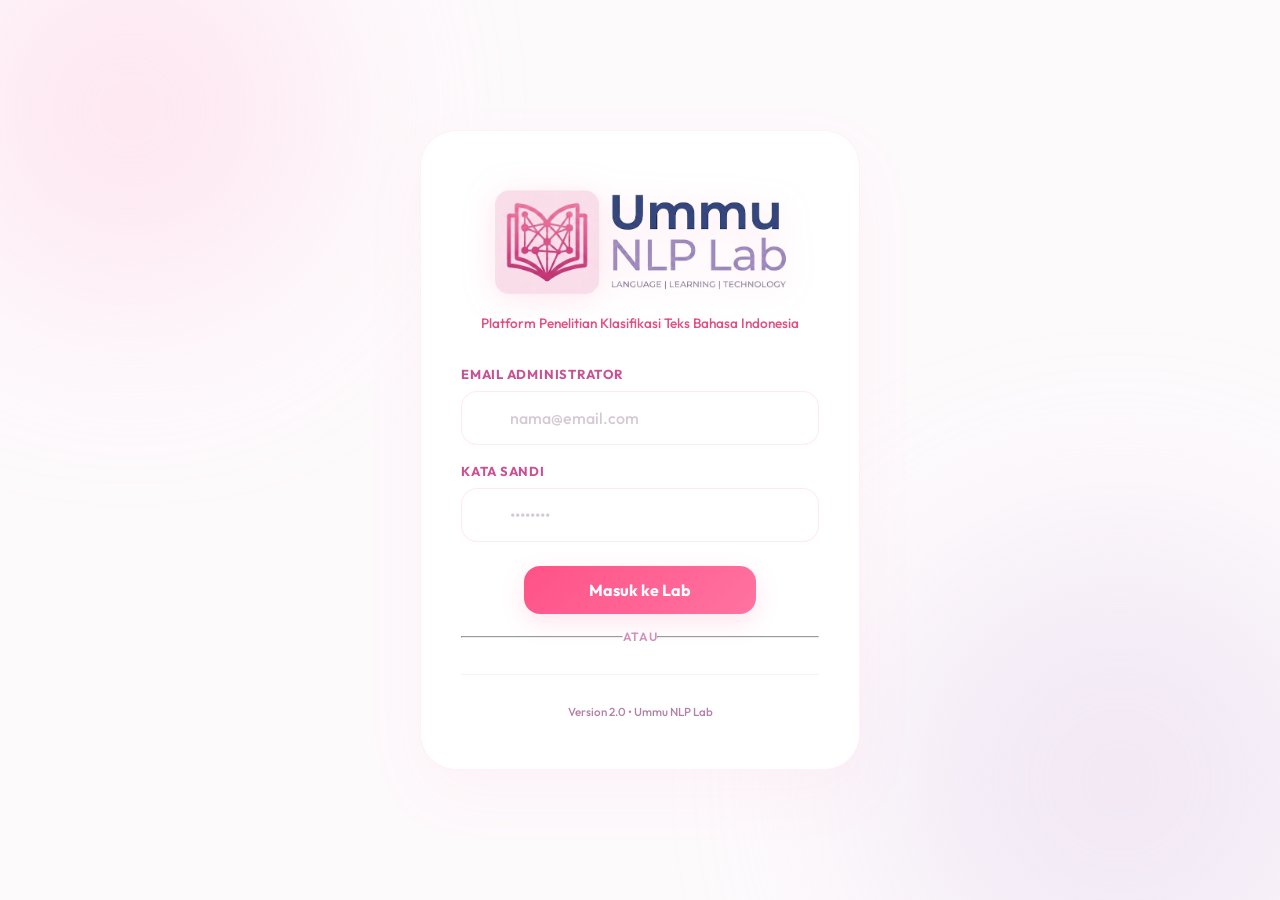
==== templates/index.html @ d93e6a76 "feat(auth): integrate official Google OAuth 2.0 Client ID and GSI Sign-In button" ====
<!DOCTYPE html>
<html lang="id">
<head>
    <meta charset="UTF-8">
    <meta name="viewport" content="width=device-width, initial-scale=1.0, viewport-fit=cover">
    <meta name="mobile-web-app-capable" content="yes">
    <meta name="apple-mobile-web-app-capable" content="yes">
    <meta name="apple-mobile-web-app-status-bar-style" content="default">
    <meta name="apple-mobile-web-app-title" content="Ummu NLP Lab">
    <title>Ummu NLP Lab</title>
    <link rel="canonical" href="https://gotten-kinsman-drained.ngrok-free.dev/">
    <!-- PWA Web Manifest -->
    <link rel="manifest" href="/manifest.json">
    <!-- Meta Descriptions for SEO & PWA -->
    <meta name="description" content="NLP Experiment Lab adalah platform penelitian berbasis web untuk melakukan eksperimen klasifikasi teks Bahasa Indonesia menggunakan Naive Bayes, SVM, dan IndoBERT.">
    <meta property="og:title" content="Ummu NLP Lab">
    <meta property="og:description" content="Platform Penelitian Komparasi Algoritma Klasifikasi Teks dan Analisis Sentimen Bahasa Indonesia">
    <meta property="og:url" content="https://gotten-kinsman-drained.ngrok-free.dev/">
    <!-- Google Fonts -->
    <link href="https://fonts.googleapis.com/css2?family=Outfit:wght@300;400;500;600;700&family=JetBrains+Mono:wght@400;500&display=swap" rel="stylesheet">
    <!-- Lucide Icons CDN -->
    <script src="https://unpkg.com/lucide@latest"></script>
    <!-- ApexCharts CDN -->
    <script src="https://cdn.jsdelivr.net/npm/apexcharts"></script>
    <!-- Google Identity Services (GSI) OAuth 2.0 -->
    <script src="https://accounts.google.com/gsi/client" async defer></script>
    <!-- Favicons & PWA Icons (Icon-only Squircle) -->
    <link rel="icon" type="image/png" sizes="512x512" href="/static/img/pwa-icon-512.png?v=75.0">
    <link rel="icon" type="image/png" sizes="192x192" href="/static/img/pwa-icon-192.png?v=75.0">
    <link rel="icon" type="image/png" sizes="128x128" href="/static/img/favicon-128.png?v=75.0">
    <link rel="icon" type="image/png" sizes="64x64" href="/static/img/favicon-64.png?v=75.0">
    <link rel="icon" type="image/png" sizes="32x32" href="/static/img/favicon.png?v=75.0">
    <link rel="apple-touch-icon" sizes="180x180" href="/static/img/apple-touch-icon.png?v=75.0">
    <meta name="theme-color" content="#FFF0F5">
    <!-- Custom CSS -->
    <link rel="stylesheet" href="/static/css/style.css?v=110.0">
</head>
<body class="bg-blush text-dark font-outfit">

    <!-- PWA / APP LAUNCH SPLASH LOADING SCREEN -->
    <div id="app-splash-screen" class="app-splash-screen">
        <div class="app-splash-content text-center">
            <div class="app-splash-logo-wrap">
                <img src="/static/img/logo.png?v=75.0" alt="Ummu NLP Lab" class="app-splash-logo">
            </div>
            <div class="app-splash-loader">
                <div class="app-splash-progress"></div>
            </div>
            <span class="app-splash-tagline">Memuat Platform NLP Lab...</span>
        </div>
    </div>

    <!-- Unified In-App Action & Page Loader (Identical to Web App Launch Screen) -->
    <div id="global-loader" class="loader-container" role="status" aria-live="polite" style="opacity: 0; pointer-events: none;">
        <div class="page-loader-card">
            <div class="page-loader-logo-wrap">
                <img src="/static/img/logo.png?v=75.0" alt="Ummu NLP Lab" class="page-loader-logo">
            </div>
            <div class="app-splash-loader">
                <div class="app-splash-progress"></div>
            </div>
            <span class="page-loader-text">Memproses Data...</span>
        </div>
    </div>

    <!-- PREMIUM GLASSMORPHISM NOTIFICATION TOAST -->
    <div id="toast" class="toast-capsule hidden" role="alert" aria-live="assertive" aria-atomic="true">
        <div class="toast-icon-badge" id="toast-icon-wrap">
            <i data-lucide="check" class="w-4 h-4 text-white" id="toast-icon"></i>
        </div>
        <div class="toast-body">
            <span id="toast-message" class="toast-message-text">Notifikasi</span>
        </div>
        <button type="button" class="toast-dismiss-btn" onclick="hideToastImmediately()" aria-label="Tutup notifikasi" title="Tutup">
            <i data-lucide="x" class="w-3.5 h-3.5"></i>
        </button>
    </div>

    <!-- Floating Server Disconnect / Backend Health Banner -->
    <div id="server-offline-banner" class="server-offline-banner hidden" role="alert">
        <div class="server-offline-content">
            <span class="server-status-pulse"></span>
            <div class="server-offline-text">
                <strong class="block text-xs sm:text-sm font-bold">Koneksi Backend Terputus</strong>
                <span class="text-2xs sm:text-xs opacity-90">Server Google Colab sedang offline. Menghubungkan ulang otomatis...</span>
            </div>
            <button type="button" class="btn-server-reconnect" onclick="triggerManualHealthCheck(this)" title="Coba Hubungkan Sekarang">
                <i data-lucide="refresh-cw" class="w-3.5 h-3.5"></i>
                <span>Cek Koneksi</span>
            </button>
        </div>
    </div>

    <!-- MAIN APP WRAPPER -->
    <div id="app-wrapper" class="app-layout hidden">
        
        <!-- SIDEBAR NAVIGATION -->
        <aside class="sidebar" role="navigation" aria-label="Menu utama">
            <div class="sidebar-header">
                <a href="/dashboard" class="sidebar-logo-link block">
                    <img src="/static/img/logo.png?v=75.0" alt="Ummu NLP Lab" class="sidebar-brand-full-logo">
                    <img src="/static/img/favicon-64.png?v=75.0" alt="Ummu NLP Lab" class="sidebar-brand-mini-logo hidden">
                </a>
            </div>
            
            <nav class="sidebar-menu">
                <a href="/dashboard" class="menu-item active" id="nav-dashboard" data-tooltip="Dashboard">
                    <i data-lucide="layout-dashboard"></i> <span>Dashboard</span>
                </a>
                <a href="/datasets" class="menu-item" id="nav-datasets" data-tooltip="Dataset Manager">
                    <i data-lucide="database"></i> <span>Dataset Manager</span>
                </a>
                <a href="/preprocess" class="menu-item" id="nav-preprocess" data-tooltip="Preprocessing Lab">
                    <i data-lucide="terminal"></i> <span>Preprocessing Lab</span>
                </a>
                <a href="/training" class="menu-item" id="nav-training" data-tooltip="Model Training">
                    <i data-lucide="cpu"></i> <span>Model Training</span>
                </a>
                <a href="/evaluations" class="menu-item" id="nav-evaluations" data-tooltip="Evaluation Lab">
                    <i data-lucide="bar-chart-3"></i> <span>Evaluation Lab</span>
                </a>
                <a href="/mcnemar" class="menu-item" id="nav-mcnemar" data-tooltip="McNemar Test">
                    <i data-lucide="scale"></i> <span>McNemar Test</span>
                </a>
                <a href="/prediction" class="menu-item" id="nav-prediction" data-tooltip="Prediction Lab">
                    <i data-lucide="wand2"></i> <span>Prediction Lab</span>
                </a>
                <a href="/registry" class="menu-item" id="nav-registry" data-tooltip="Model Registry">
                    <i data-lucide="archive"></i> <span>Model Registry</span>
                </a>
            </nav>
            
            <!-- User Section / Footer of Sidebar -->
            <div class="sidebar-footer">
                <div class="user-profile" data-tooltip="Profil Peneliti">
                    <img id="user-avatar" src="https://images.unsplash.com/photo-1534528741775-53994a69daeb?auto=format&fit=crop&q=80&w=256" alt="User Avatar" class="profile-img">
                    <div class="user-info">
                        <p class="user-name font-semibold" id="user-display-name">Researcher</p>
                        <p class="user-role text-xs text-rose-mauve" id="user-display-role">Lead Scientist</p>
                    </div>
                </div>
                <button id="btn-logout" class="btn-logout-icon" title="Keluar" data-tooltip="Keluar">
                    <i data-lucide="log-out"></i>
                </button>
            </div>
        </aside>

        <!-- MAIN CONTENT AREA -->
        <main class="main-content" role="main">
            <!-- Header bar -->
            <header class="content-header">
                <div class="header-left">
                    <button id="sidebar-toggle" class="sidebar-toggle-btn" aria-label="Kecilkan / Perluas Sidebar" title="Kecilkan / Perluas Sidebar">
                        <i data-lucide="menu"></i>
                    </button>
                    <h1 id="view-title" class="page-title text-2xl font-bold">Dashboard</h1>
                </div>
                
                <div class="header-right">
                    <!-- Refresh DB indicator -->
                    <button id="btn-sync" class="btn-icon" aria-label="Sinkronisasi Data Real-Time" title="Sinkronisasi Data">
                        <i data-lucide="refresh-cw"></i>
                    </button>
                </div>
            </header>

            <!-- VIEW SECTIONS (SPA CONTAINERS) -->
            <div class="view-container">

                <!-- 1. DASHBOARD VIEW -->
                <section id="view-dashboard" class="view-section">
                    <!-- Hero Welcome Banner -->
                    <div class="welcome-hero-banner mb-6">
                        <div class="welcome-hero-content">
                            <div class="welcome-badge">
                                <span class="radar-ping-dot mr-1"></span>
                                <span>NLP RESEARCH PLATFORM v2.0</span>
                            </div>
                            <h2 class="welcome-title font-bold text-2xl md:text-3xl text-white mt-2 mb-1">Eksperimen Komparasi Analisis Sentimen</h2>
                            <p class="welcome-subtitle text-sm text-white opacity-90 max-w-2xl">Platform pengujian komparatif algoritma Classic Machine Learning (Naive Bayes & SVM) vs Pretrained Transformer (IndoBERT) untuk analisis sentimen berbahasa Indonesia.</p>
                        </div>
                        <div class="welcome-actions">
                            <button class="btn btn-hero-primary" onclick="location.hash='#preprocess'">
                                <i data-lucide="terminal" class="w-4 h-4 mr-2 inline"></i>Uji Preprocessing Lab
                            </button>
                            <button class="btn btn-hero-secondary" onclick="location.hash='#training'">
                                <i data-lucide="cpu" class="w-4 h-4 mr-2 inline"></i>Mulai Training Model
                            </button>
                        </div>
                    </div>

                    <!-- Cards Grid -->
                    <div class="metrics-grid">
                        <div class="metric-card card-hover clickable-card" onclick="location.hash='#datasets'">
                            <div class="metric-card-header">
                                <span class="text-xs text-rose-mauve tracking-wider font-semibold uppercase">Total Dataset</span>
                                <div class="metric-icon-bg bg-soft-pink"><i data-lucide="database" class="text-pink"></i></div>
                            </div>
                            <h2 class="metric-value font-bold text-3xl mt-2" id="dash-dataset-count">0</h2>
                            <p class="text-xs text-rose-mauve mt-1"><i data-lucide="plus-circle" class="inline w-3 h-3 mr-1 mt-[-2px]"></i> Siap digunakan</p>
                        </div>
                        
                        <div class="metric-card card-hover clickable-card" onclick="location.hash='#registry'">
                            <div class="metric-card-header">
                                <span class="text-xs text-rose-mauve tracking-wider font-semibold uppercase">Model Registry</span>
                                <div class="metric-icon-bg bg-soft-pink"><i data-lucide="archive" class="text-pink"></i></div>
                            </div>
                            <h2 class="metric-value font-bold text-3xl mt-2" id="dash-model-count">0</h2>
                            <p class="text-xs text-rose-mauve mt-1"><i data-lucide="check-circle" class="inline w-3 h-3 mr-1 mt-[-2px]"></i> Model terlatih</p>
                        </div>

                        <div class="metric-card card-hover clickable-card" onclick="location.hash='#training'">
                            <div class="metric-card-header">
                                <span class="text-xs text-rose-mauve tracking-wider font-semibold uppercase">Pekerjaan Aktif</span>
                                <div class="metric-icon-bg bg-soft-pink"><i data-lucide="cpu" class="text-pink"></i></div>
                            </div>
                            <h2 class="metric-value font-bold text-3xl mt-2" id="dash-job-count">0</h2>
                            <p class="text-xs text-rose-mauve mt-1" id="dash-job-subtext">Semua tugas selesai</p>
                        </div>

                        <div class="metric-card card-hover">
                            <div class="metric-card-header">
                                <span class="text-xs text-rose-mauve tracking-wider font-semibold uppercase">Akselerasi Perangkat</span>
                                <div class="metric-icon-bg bg-soft-pink"><i data-lucide="zap" class="text-pink"></i></div>
                            </div>
                            <h2 class="metric-value font-bold text-xl mt-3 text-rose-mauve" id="dash-device-name">GPU tidak tersedia</h2>
                            <div class="mt-2 flex items-center justify-between gap-2">
                                <p class="text-xs text-rose-mauve truncate" id="dash-gpu-meta">Running on Host Hypervisor Thread</p>
                            </div>
                        </div>
                    </div>

                    <!-- System Resource Monitoring & Active Experiments -->
                    <div class="dashboard-panels-grid mt-6">
                        <div class="panel-card">
                            <h3 class="panel-title mb-4"><i data-lucide="activity" class="inline-block w-4 h-4 mr-2"></i>Pemantauan Sumber Daya Sistem</h3>
                            <div class="resource-metrics-grid">
                                <div class="resource-circular-item">
                                    <div id="cpu-chart"></div>
                                    <span class="resource-label mt-[-10px] block text-sm font-semibold">Penggunaan CPU</span>
                                </div>
                                <div class="resource-circular-item">
                                    <div id="ram-chart"></div>
                                    <span class="resource-label mt-[-10px] block text-sm font-semibold">Penggunaan RAM</span>
                                </div>
                                <div class="resource-circular-item">
                                    <div id="disk-chart"></div>
                                    <span class="resource-label mt-[-10px] block text-sm font-semibold">Penyimpanan Disk</span>
                                </div>
                                <div class="resource-circular-item">
                                    <div id="gpu-chart"></div>
                                    <span class="resource-label mt-[-10px] block text-sm font-semibold">Beban GPU</span>
                                </div>
                            </div>
                        </div>

                        <!-- Active Job Monitor / Recent Experiments -->
                        <div class="panel-card">
                            <h3 class="panel-title mb-4"><i data-lucide="list-todo" class="inline-block w-4 h-4 mr-2"></i>Eksperimen Terbaru</h3>
                            <div class="activity-timeline" id="dash-activity-list">
                                <!-- Loaded dynamically via JS -->
                                <div class="text-center py-6 text-rose-mauve">Tidak ada aktivitas terbaru</div>
                            </div>
                        </div>
                    </div>
                </section>

                <!-- 2. DATASETS VIEW -->
                <section id="view-datasets" class="view-section hidden">
                    <div class="datasets-grid">
                        <!-- Upload Panel -->
                        <div class="panel-card">
                            <h3 class="panel-title mb-4"><i data-lucide="upload-cloud" class="inline-block w-4 h-4 mr-2 text-pink"></i>Unggah Dataset Baru</h3>
                            <div class="upload-dropzone" id="dataset-dropzone">
                                <i data-lucide="file-spreadsheet" class="w-12 h-12 text-pink mb-3"></i>
                                <p class="text-sm font-semibold mb-1">Seret dan lepas berkas CSV Anda di sini</p>
                                <p class="text-xs text-rose-mauve mb-4">Mendukung format kolom 'text' dan 'label'</p>
                                <button class="btn btn-primary" onclick="document.getElementById('file-input').click()">Pilih Berkas CSV</button>
                                <input type="file" id="file-input" class="hidden" accept=".csv">
                            </div>
                            <!-- Upload progress -->
                            <div id="upload-progress-container" class="upload-progress-bar hidden mt-4">
                                <div class="progress-info mb-1 text-xs font-semibold">Mengunggah... <span id="upload-pct">0%</span></div>
                                <div class="progress-track"><div id="upload-fill" class="progress-fill" style="width: 0%"></div></div>
                            </div>
                        </div>

                        <!-- Datasets List -->
                        <div class="panel-card">
                            <h3 class="panel-title mb-4"><i data-lucide="layers" class="inline-block w-4 h-4 mr-2 text-pink"></i>Daftar Dataset Terdaftar</h3>
                            <div class="table-container">
                                <table class="table table-to-card" id="table-datasets">
                                    <thead>
                                        <tr>
                                            <th>Nama Dataset</th>
                                            <th>Total Baris</th>
                                            <th>Waktu Unggah</th>
                                            <th>Hash (SHA256)</th>
                                            <th>Aksi</th>
                                        </tr>
                                    </thead>
                                    <tbody id="dataset-table-body">
                                        <!-- Dynamically Loaded -->
                                    </tbody>
                                </table>
                            </div>
                        </div>
                    </div>

                    <!-- Dataset Preview & Stats Modal / Section -->
                    <div id="dataset-details-panel" class="panel-card mt-6 hidden">
                        <div class="panel-header mb-4">
                            <h3 class="panel-title flex items-center"><i data-lucide="pie-chart" class="inline-block w-4 h-4 mr-2 text-pink"></i>Statistik &amp; Preview:&nbsp;<span id="preview-dataset-name" class="font-mono text-pink">nama</span></h3>
                            <button class="btn-icon" onclick="document.getElementById('dataset-details-panel').classList.add('hidden')"><i data-lucide="x"></i></button>
                        </div>
                        
                        <div class="dataset-preview-grid">
                            <!-- Left Sub-section: Class distribution Chart -->
                            <div class="dataset-preview-chart-col">
                                <h4 class="text-sm font-bold text-dark mb-3">Distribusi Kelas Dataset</h4>
                                <div id="dataset-class-chart"></div>
                            </div>
                            
                            <!-- Right Sub-section: Preview Data -->
                            <div class="dataset-preview-table-col">
                                <h4 class="text-sm font-bold text-dark mb-3">Preview Data (10 Baris Pertama)</h4>
                                <div class="table-container small-table">
                                    <table class="table table-to-card" id="table-dataset-preview">
                                        <thead>
                                            <tr>
                                                <th style="width: 75%; text-align: left;">Teks</th>
                                                <th style="width: 25%; text-align: center;">Label</th>
                                            </tr>
                                        </thead>
                                        <tbody id="dataset-preview-rows">
                                            <!-- Dynamically Loaded -->
                                        </tbody>
                                    </table>
                                </div>
                            </div>
                        </div>
                    </div>
                </section>

                <!-- 3. UNIFIED PREPROCESSING LAB VIEW (SIMULTANEOUS SIDE-BY-SIDE) -->
                <section id="view-preprocess" class="view-section hidden">
                    <!-- Unified Input Section -->
                    <div class="panel-card mb-6">
                        <div class="mb-4">
                            <h3 class="panel-title font-bold text-dark">
                                <i data-lucide="edit-3" class="inline-block w-4 h-4 mr-2 text-pink"></i>Uji Preprocessing Teks
                            </h3>
                        </div>

                        <div class="form-group mb-4">
                            <label for="preprocess-input" class="form-label">Masukkan Kalimat</label>
                            <textarea id="preprocess-input" class="form-textarea" rows="4" placeholder="Ketik atau tempel kalimat di sini untuk diuji..."></textarea>
                            <!-- Hidden synced input for backward compatibility -->
                            <textarea id="preprocess-bert-input" class="hidden"></textarea>
                        </div>

                        <div class="preprocess-actions flex flex-wrap items-center justify-end gap-3 w-full">
                            <button type="button" class="btn btn-secondary btn-preprocess-reset" onclick="document.getElementById('preprocess-input').value=''; document.getElementById('preprocess-bert-input').value=''; showToast('Teks dibersihkan.');" title="Bersihkan Teks">
                                <i data-lucide="trash-2" class="inline w-4 h-4 mr-2"></i>Bersihkan
                            </button>
                            <button id="btn-run-preprocess" class="btn btn-primary btn-premium btn-preprocess-run">
                                <i data-lucide="play" class="inline w-4 h-4 mr-2"></i>Jalankan Preprocessing
                            </button>
                            <!-- Secondary hidden buttons for direct invocation -->
                            <button id="btn-run-preprocess-bert" class="hidden"></button>
                            <button id="btn-run-preprocess-compare" class="hidden" onclick="runPreprocessCompare()"></button>
                        </div>
                    </div>

                    <!-- SIMULTANEOUS SIDE-BY-SIDE TERMINALS -->
                    <div class="compare-grid">
                        <!-- LEFT COLUMN: CLASSIC NLP PIPELINE TERMINAL -->
                        <div class="panel-card">
                            <div class="flex items-center justify-between mb-4">
                                <h3 class="panel-title font-bold">
                                    <i data-lucide="cpu" class="inline-block w-4 h-4 mr-2 text-pink"></i>Classic NLP
                                </h3>
                                <span class="pipeline-badge pipeline-badge-classic">Bag-of-Words</span>
                            </div>
                            
                            <div class="terminal-container">
                                <div class="terminal-step" id="step-0">
                                    <span class="terminal-number">0</span>
                                    <div class="terminal-content">
                                        <div class="terminal-label">
                                            <span>INPUT RAW:</span>
                                            <button type="button" class="step-info-btn" onclick="showPreprocessStepInfo('classic-0')" title="Penjelasan Tahap 0: Input Mentah">
                                                <i data-lucide="help-circle" class="w-3 h-3"></i>
                                            </button>
                                        </div>
                                        <p class="terminal-text" id="term-raw">-</p>
                                    </div>
                                </div>
                                <div class="terminal-step" id="step-1">
                                    <span class="terminal-number">1</span>
                                    <div class="terminal-content">
                                        <div class="terminal-label">
                                            <span>CASE FOLDING & NOISE REMOVAL:</span>
                                            <button type="button" class="step-info-btn" onclick="showPreprocessStepInfo('classic-1')" title="Penjelasan Tahap 1: Case Folding & Noise Removal">
                                                <i data-lucide="help-circle" class="w-3 h-3"></i>
                                            </button>
                                        </div>
                                        <p class="terminal-text text-pink" id="term-casefolded">-</p>
                                    </div>
                                </div>
                                <div class="terminal-step" id="step-2">
                                    <span class="terminal-number">2</span>
                                    <div class="terminal-content">
                                        <div class="terminal-label">
                                            <span>TOKENIZATION & SLANG NORMALIZATION:</span>
                                            <button type="button" class="step-info-btn" onclick="showPreprocessStepInfo('classic-2')" title="Penjelasan Tahap 2: Tokenization & Slang Normalization">
                                                <i data-lucide="help-circle" class="w-3 h-3"></i>
                                            </button>
                                        </div>
                                        <p class="terminal-text text-purple" id="term-tokens">-</p>
                                    </div>
                                </div>
                                <div class="terminal-step" id="step-3">
                                    <span class="terminal-number">3</span>
                                    <div class="terminal-content">
                                        <div class="terminal-label">
                                            <span>STOPWORD REMOVAL:</span>
                                            <button type="button" class="step-info-btn" onclick="showPreprocessStepInfo('classic-3')" title="Penjelasan Tahap 3: Selective Stopwords Removal">
                                                <i data-lucide="help-circle" class="w-3 h-3"></i>
                                            </button>
                                        </div>
                                        <p class="terminal-text text-rose-mauve" id="term-stopwords">-</p>
                                    </div>
                                </div>
                                <div class="terminal-step" id="step-4">
                                    <span class="terminal-number">4</span>
                                    <div class="terminal-content">
                                        <div class="terminal-label">
                                            <span class="text-dark font-bold">HASIL PREPROCESSING:</span>
                                            <button type="button" class="step-info-btn" onclick="showPreprocessStepInfo('classic-4')" title="Penjelasan Tahap 4: Representasi Akhir">
                                                <i data-lucide="help-circle" class="w-3 h-3"></i>
                                            </button>
                                        </div>
                                        <div class="terminal-result-box">
                                            <p class="terminal-text font-bold" id="term-processed">-</p>
                                        </div>
                                    </div>
                                </div>
                            </div>
                        </div>

                        <!-- RIGHT COLUMN: INDOBERT PIPELINE TERMINAL -->
                        <div class="panel-card">
                            <div class="flex items-center justify-between mb-4">
                                <h3 class="panel-title font-bold">
                                    <i data-lucide="layers" class="inline-block w-4 h-4 mr-2 text-purple"></i>IndoBERT Transformer
                                </h3>
                                <span class="pipeline-badge pipeline-badge-bert">WordPiece Tokenizer</span>
                            </div>
                            
                            <div class="terminal-container">
                                <div class="terminal-step" id="bert-step-0">
                                    <span class="terminal-number">0</span>
                                    <div class="terminal-content">
                                        <div class="terminal-label">
                                            <span>INPUT RAW:</span>
                                            <button type="button" class="step-info-btn" onclick="showPreprocessStepInfo('bert-0')" title="Penjelasan Tahap 0 BERT: Input Raw">
                                                <i data-lucide="help-circle" class="w-3 h-3"></i>
                                            </button>
                                        </div>
                                        <p class="terminal-text" id="bert-term-raw">-</p>
                                    </div>
                                </div>
                                <div class="terminal-step" id="bert-step-1">
                                    <span class="terminal-number">1</span>
                                    <div class="terminal-content">
                                        <div class="terminal-label">
                                            <span>NORMALISASI & SLANG:</span>
                                            <button type="button" class="step-info-btn" onclick="showPreprocessStepInfo('bert-1')" title="Penjelasan Tahap 1 BERT: Minimal Preprocessing">
                                                <i data-lucide="help-circle" class="w-3 h-3"></i>
                                            </button>
                                        </div>
                                        <p class="terminal-text text-pink" id="bert-term-normalized">-</p>
                                    </div>
                                </div>
                                <div class="terminal-step" id="bert-step-2">
                                    <span class="terminal-number">2</span>
                                    <div class="terminal-content">
                                        <div class="terminal-label">
                                            <span class="text-dark font-bold">HASIL PREPROCESSING:</span>
                                            <button type="button" class="step-info-btn" onclick="showPreprocessStepInfo('bert-2')" title="Penjelasan Tahap 2 BERT: Final Text">
                                                <i data-lucide="help-circle" class="w-3 h-3"></i>
                                            </button>
                                        </div>
                                        <div class="terminal-result-box">
                                            <p class="terminal-text font-bold" id="bert-term-processed">-</p>
                                        </div>
                                    </div>
                                </div>
                                <div class="terminal-step" id="bert-step-3" style="display: none;">
                                    <span class="terminal-number">3</span>
                                    <div class="terminal-content">
                                        <div class="terminal-label">
                                            <span>WORDPIECE SUBWORDS:</span>
                                            <button type="button" class="step-info-btn" onclick="showPreprocessStepInfo('bert-3')" title="Penjelasan Tahap 3 BERT: WordPiece Subwords">
                                                <i data-lucide="help-circle" class="w-3 h-3"></i>
                                            </button>
                                        </div>
                                        <div class="flex flex-wrap gap-2 mt-2" id="bert-term-tokens" style="margin-top: 8px;"></div>
                                    </div>
                                </div>
                                <div class="terminal-step" id="bert-step-4" style="display: none;">
                                    <span class="terminal-number">4</span>
                                    <div class="terminal-content">
                                        <div class="terminal-label">
                                            <span>TENSOR & ATTENTION MASK:</span>
                                            <button type="button" class="step-info-btn" onclick="showPreprocessStepInfo('bert-4')" title="Penjelasan Tahap 4 BERT: Tensor & Attention Mask">
                                                <i data-lucide="help-circle" class="w-3 h-3"></i>
                                            </button>
                                        </div>
                                        <div class="overflow-x-auto mt-2" style="margin-top: 8px;">
                                            <table class="table-premium table-to-card w-full text-sm text-left" style="width: 100%; border-collapse: collapse;">
                                                <thead>
                                                    <tr style="border-bottom: 1px solid rgba(255, 123, 167, 0.2); background: var(--soft-pink); text-align: left;">
                                                        <th style="padding: 6px 12px; font-weight: 600; color: var(--text-dark);">Index</th>
                                                        <th style="padding: 6px 12px; font-weight: 600; color: var(--text-dark);">Subword Token</th>
                                                        <th style="padding: 6px 12px; font-weight: 600; text-align: right; color: var(--text-dark);">Token ID</th>
                                                        <th style="padding: 6px 12px; font-weight: 600; text-align: center; color: var(--text-dark);">Attention Mask</th>
                                                    </tr>
                                                </thead>
                                                <tbody id="bert-term-table-body">
                                                </tbody>
                                            </table>
                                        </div>
                                        <div class="mt-3" style="margin-top: 12px;">
                                            <span class="terminal-label text-xs">PADDED INPUT TENSOR (MAX_LENGTH = 32):</span>
                                            <p class="terminal-text text-xs p-2 rounded mt-1 font-mono" id="bert-term-tensor-ids" style="background-color: var(--warm-gray); border: 1px solid rgba(210,145,188,0.3); padding: 8px; border-radius: 6px; font-family: monospace; color: var(--dusty-purple); margin-top: 4px; overflow-wrap: break-word; font-size: 0.75rem;">-</p>
                                        </div>
                                    </div>
                                </div>
                            </div>
                        </div>
                    </div>
                </section>

                <!-- 4. MODEL TRAINING VIEW -->
                <section id="view-training" class="view-section hidden">
                    <div class="training-grid">
                        <!-- Setup Form -->
                        <div class="panel-card">
                            <h3 class="panel-title mb-4"><i data-lucide="plus-circle" class="inline-block w-4 h-4 mr-2 text-pink"></i>Konfigurasi Eksperimen</h3>
                            <form id="form-train" novalidate>
                                <div class="form-group mb-3">
                                    <label for="train-name" class="form-label">Nama Eksperimen</label>
                                    <input type="text" id="train-name" class="form-input" placeholder="e.g. Exp_NB_Sentiment" required>
                                </div>
                                <div class="form-group mb-3">
                                    <label for="train-dataset" class="form-label">Pilih Dataset Utama (Train Set)</label>
                                    <select id="train-dataset" class="form-select" required>
                                        <option value="">-- Pilih Dataset --</option>
                                    </select>
                                </div>

                                <!-- Split Dataset Configuration Options -->
                                <div class="form-group mb-3">
                                    <label class="form-label mb-1 block">Metode Pemisahan Dataset</label>
                                    <div class="split-radio-group my-2">
                                        <label class="split-radio-item">
                                            <input type="radio" name="split-method" value="dynamic" class="accent-pink" checked>
                                            <span>Split Dinamis (Otomatis)</span>
                                        </label>
                                        <label class="split-radio-item">
                                            <input type="radio" name="split-method" value="external" class="accent-pink">
                                            <span>Dataset Eksternal</span>
                                        </label>
                                    </div>
                                </div>

                                <!-- Dynamic split size slider -->
                                <div id="split-dynamic-container" class="form-group mb-3">
                                    <div class="flex justify-between mb-1">
                                        <label for="train-test-size" class="form-label">Rasio Data Uji (Test Size)</label>
                                        <span id="train-test-size-val" class="text-xs font-semibold text-pink">20%</span>
                                    </div>
                                    <input type="range" id="train-test-size" class="w-full accent-pink" min="10" max="50" step="5" value="20">
                                </div>

                                <!-- External datasets selects -->
                                <div id="split-external-container" class="hidden">
                                    <div class="form-group mb-3">
                                        <label for="train-test-dataset" class="form-label">Pilih Dataset Uji (Test Set)</label>
                                        <select id="train-test-dataset" class="form-select">
                                            <option value="">-- Pilih Dataset Uji --</option>
                                        </select>
                                    </div>
                                    <div class="form-group mb-3">
                                        <label for="train-val-dataset" class="form-label">Pilih Dataset Validasi (Val Set - Opsional)</label>
                                        <select id="train-val-dataset" class="form-select">
                                            <option value="">-- Tanpa Validasi (Opsional) --</option>
                                        </select>
                                    </div>
                                </div>
                                <div class="form-group mb-3">
                                    <label for="train-model-type" class="form-label">Model Algoritma</label>
                                    <select id="train-model-type" class="form-select" required>
                                        <option value="naive_bayes">Multinomial Naive Bayes</option>
                                        <option value="svm">Support Vector Machine (SVM)</option>
                                        <option value="indobert">IndoBERT (HuggingFace Fine-tuning)</option>
                                    </select>
                                </div>
                                <div class="form-group mb-4">
                                    <label for="train-seed" class="form-label">Random Seed</label>
                                    <input type="number" id="train-seed" class="form-input" value="42" required>
                                </div>

                                <!-- Dynamic hyperparameter sections -->
                                <div id="params-naive_bayes" class="hyperparams-section">
                                    <h4 class="text-xs font-bold text-rose-mauve tracking-wider uppercase mb-2">Hyperparameters</h4>
                                    <div class="form-group mb-3">
                                        <label for="param-alpha" class="form-label">Alpha (Smoothing)</label>
                                        <input type="number" id="param-alpha" class="form-input" value="1.0" step="0.1" min="0">
                                    </div>
                                </div>

                                <div id="params-svm" class="hyperparams-section hidden">
                                    <h4 class="text-xs font-bold text-rose-mauve tracking-wider uppercase mb-2">Hyperparameters</h4>
                                    <div class="form-group mb-2">
                                        <label for="param-kernel" class="form-label">Kernel</label>
                                        <select id="param-kernel" class="form-select">
                                            <option value="linear">Linear</option>
                                            <option value="rbf">RBF (Radial Basis Function)</option>
                                            <option value="poly">Polynomial</option>
                                        </select>
                                    </div>
                                    <div class="form-group mb-2">
                                        <label for="param-c" class="form-label">C (Regularization)</label>
                                        <input type="number" id="param-c" class="form-input" value="1.0" step="0.5" min="0.01">
                                    </div>
                                    <div class="form-group mb-2">
                                        <label for="param-gamma" class="form-label">Gamma</label>
                                        <select id="param-gamma" class="form-select">
                                            <option value="scale">Scale (Default)</option>
                                            <option value="auto">Auto</option>
                                        </select>
                                    </div>
                                </div>

                                <div id="params-indobert" class="hyperparams-section hidden">
                                    <h4 class="text-xs font-bold text-rose-mauve tracking-wider uppercase mb-2">Hyperparameters (Deep Learning)</h4>
                                    <div class="form-group mb-2">
                                        <label for="param-lr" class="form-label">Learning Rate</label>
                                        <input type="number" id="param-lr" class="form-input" value="0.00002" step="0.000005" min="0.000001" max="0.01">
                                    </div>
                                    <div class="form-group mb-2">
                                        <label for="param-epochs" class="form-label">Epochs</label>
                                        <input type="number" id="param-epochs" class="form-input" value="3" step="1" min="1" max="20">
                                    </div>
                                    <div class="form-group mb-2">
                                        <label for="param-batch" class="form-label">Batch Size</label>
                                        <input type="number" id="param-batch" class="form-input" value="16" min="2" max="64">
                                    </div>
                                    <div class="form-group mb-2">
                                        <label for="param-max-len" class="form-label">Max Length</label>
                                        <input type="number" id="param-max-len" class="form-input" value="128" min="16" max="512">
                                    </div>
                                </div>

                                <button type="submit" class="btn btn-primary w-full mt-2" id="btn-start-train"><i data-lucide="cpu" class="inline w-4 h-4 mr-2"></i>Latih Model</button>
                            </form>
                        </div>

                        <!-- Active Job Progress & Live console log -->
                        <div class="panel-card flex flex-col min-h-[520px]">
                            <h3 class="panel-title mb-3"><i data-lucide="play-circle" class="inline-block w-4 h-4 mr-2 text-pink"></i>Status Pelatihan & Log Konsol</h3>
                            
                            <!-- No Job Running State -->
                            <div id="no-active-job-state" class="flex-grow flex flex-col items-center justify-center text-center text-rose-mauve p-6">
                                <i data-lucide="hourglass" class="w-12 h-12 text-pink mb-2 animated-pulse"></i>
                                <p class="font-semibold text-sm">Tidak ada pelatihan aktif saat ini.</p>
                                <p class="text-xs">Konfigurasikan eksperimen di samping dan klik 'Latih Model'.</p>
                            </div>
                            
                            <!-- Running Job State -->
                            <div id="active-job-state" class="hidden flex-grow flex flex-col">
                                <div class="active-job-header bg-soft-pink p-4 rounded-xl border border-pink mb-4">
                                    <div class="flex items-center justify-between mb-2">
                                        <div>
                                            <h4 class="font-bold text-dark text-sm" id="active-job-name">Eksperimen: Loading</h4>
                                            <span class="text-xs text-rose-mauve" id="active-job-type">Model: NB</span>
                                        </div>
                                        <button id="btn-cancel-job" class="btn btn-danger btn-sm"><i data-lucide="x-circle" class="inline w-4 h-4 mr-1"></i>Batalkan</button>
                                    </div>
                                    <!-- Progress track -->
                                    <div class="progress-info mb-1 text-xs font-semibold text-dark">Langkah: <span id="active-job-step">Preparing...</span> <span class="float-right" id="active-job-pct">0%</span></div>
                                    <div class="progress-track"><div id="active-job-progress-fill" class="progress-fill" style="width: 0%"></div></div>
                                </div>

                                <!-- Console Logs Terminal container -->
                                <div class="console-log-header flex justify-between items-center mb-1 text-xs font-bold text-rose-mauve tracking-wider uppercase">
                                    <span>Log Konsol Pelatihan</span>
                                    <span id="active-job-time">Time: 0s</span>
                                </div>
                                <div class="console-terminal flex-grow" id="console-terminal">
                                    <!-- Log lines loaded via AJAX -->
                                    <p class="console-line text-rose-mauve">// Konsol siap menerima log...</p>
                                </div>
                            </div>
                        </div>
                    </div>

                    <!-- Job History List -->
                    <div class="panel-card mt-6">
                        <h3 class="panel-title mb-4"><i data-lucide="history" class="inline-block w-4 h-4 mr-2 text-pink"></i>Riwayat Eksekusi Pekerjaan</h3>
                        <div class="table-container">
                            <table class="table table-to-card" id="table-jobs">
                                <thead>
                                    <tr>
                                        <th>ID</th>
                                        <th>Eksperimen</th>
                                        <th>Dataset</th>
                                        <th>Model</th>
                                        <th>Durasi Latih</th>
                                        <th>Progres</th>
                                        <th>Status</th>
                                        <th>Waktu Mulai</th>
                                        <th>Aksi</th>
                                    </tr>
                                </thead>
                                <tbody id="jobs-table-body">
                                    <!-- Dynamically Loaded -->
                                </tbody>
                            </table>
                        </div>
                    </div>
                </section>

                <!-- 5. EVALUATION LAB VIEW -->
                <section id="view-evaluations" class="view-section hidden">
                    <div class="evaluations-grid">
                        <!-- Left: Model comparisons selector / rank table -->
                        <div class="panel-card">
                            <h3 class="panel-title mb-4"><i data-lucide="award" class="inline-block w-4 h-4 mr-2 text-pink"></i>Papan Peringkat Akurasi Model</h3>
                            <div class="table-container">
                                <table class="table table-to-card" id="table-rankings">
                                    <thead>
                                        <tr>
                                            <th style="width: 60px; text-align: center;">Peringkat</th>
                                            <th>ID</th>
                                            <th>Nama Eksperimen</th>
                                            <th>Model</th>
                                            <th>Akurasi</th>
                                            <th>Presisi</th>
                                            <th>Recall</th>
                                            <th>Macro F1</th>
                                            <th>Aksi</th>
                                        </tr>
                                    </thead>
                                    <tbody id="rankings-table-body">
                                        <!-- Dynamically Loaded -->
                                    </tbody>
                                </table>
                            </div>
                            <div class="mt-4" id="models-bar-chart"></div>
                        </div>

                        <!-- Right: Selected model evaluations panel -->
                        <div class="panel-card flex flex-col" id="detail-eval-panel-card">
                            <h3 class="panel-title mb-4"><i data-lucide="zoom-in" class="inline-block w-4 h-4 mr-2 text-pink"></i>Detail Evaluasi Model</h3>
                            
                            <!-- Unselected State -->
                            <div id="no-eval-selected" class="flex-grow flex flex-col items-center justify-center text-center py-12 text-rose-mauve my-auto">
                                <i data-lucide="eye" class="w-12 h-12 text-pink mb-3"></i>
                                <p class="font-semibold text-sm mb-1">Pilih model di tabel samping</p>
                                <p class="text-xs">Klik 'Inspeksi' pada baris model yang diinginkan.</p>
                            </div>

                            <!-- Selected State -->
                            <div id="eval-selected-panel" class="hidden">
                                <div class="bg-soft-pink p-3 rounded-xl border border-pink mb-4 text-center">
                                    <h4 class="font-bold text-sm text-dark" id="inspect-model-name">Loading...</h4>
                                    <p class="text-xs text-rose-mauve" id="inspect-model-type">Naive Bayes</p>
                                </div>

                                <div class="grid grid-cols-2 gap-4 text-center mb-6">
                                    <div class="bg-warm-gray p-2 rounded-xl">
                                        <span class="text-xs text-rose-mauve block font-medium">Accuracy</span>
                                        <span class="text-xl font-bold text-dark" id="inspect-acc">0%</span>
                                    </div>
                                    <div class="bg-warm-gray p-2 rounded-xl">
                                        <span class="text-xs text-rose-mauve block font-medium">Macro F1</span>
                                        <span class="text-xl font-bold text-purple" id="inspect-f1">0%</span>
                                    </div>
                                </div>

                                <h4 class="text-xs font-bold text-rose-mauve tracking-wider uppercase mb-2">Confusion Matrix</h4>
                                <div class="confusion-matrix-grid" id="confusion-matrix-container">
                                    <!-- Dynamic Confusion matrix blocks via JS -->
                                </div>

                                <h4 class="text-xs font-bold text-rose-mauve tracking-wider uppercase mt-6 mb-2">Classification Report</h4>
                                <div class="overflow-x-auto rounded-xl border border-warm-gray bg-white p-2">
                                    <table class="table table-to-card w-full text-xs text-left" id="classification-report-table" style="width: 100%; border-collapse: collapse;">
                                        <thead>
                                            <tr class="bg-soft-pink border-b border-warm-gray text-rose-mauve font-semibold">
                                                <th class="p-2">Kelas / Metrik</th>
                                                <th class="p-2 text-right">Precision</th>
                                                <th class="p-2 text-right">Recall</th>
                                                <th class="p-2 text-right">F1-Score</th>
                                                <th class="p-2 text-right">Support</th>
                                            </tr>
                                        </thead>
                                        <tbody id="classification-report-tbody">
                                            <!-- Dynamic table rows via JS -->
                                        </tbody>
                                    </table>
                                </div>
                            </div>
                        </div>
                    </div>
                </section>

                <!-- 6. MCNEMAR TEST LAB VIEW -->
                <section id="view-mcnemar" class="view-section hidden">
                    <div class="mcnemar-grid">
                        <!-- Setup comparison models -->
                        <div class="panel-card flex flex-col justify-between">
                            <div>
                                <h3 class="panel-title mb-4"><i data-lucide="scale" class="inline-block w-4 h-4 mr-2 text-pink"></i>Konfigurasi Uji Signifikansi</h3>
                                <form id="form-mcnemar">
                                    <div class="form-group mb-3">
                                        <label for="mcnemar-model-a" class="form-label">Model Pertama (Model A)</label>
                                        <select id="mcnemar-model-a" class="form-select" required>
                                            <option value="">-- Pilih Model A --</option>
                                        </select>
                                    </div>
                                    <div class="form-group mb-4">
                                        <label for="mcnemar-model-b" class="form-label">Model Kedua (Model B)</label>
                                        <select id="mcnemar-model-b" class="form-select" required>
                                            <option value="">-- Pilih Model B --</option>
                                        </select>
                                    </div>
                                    <button type="submit" class="btn btn-primary w-full"><i data-lucide="play" class="inline w-4 h-4 mr-2"></i>Bandingkan Model (McNemar)</button>
                                </form>
                            </div>

                            <!-- Research Info & Statistical Hypothesis Card -->
                            <div class="mcnemar-guide-box mt-6 p-4 rounded-xl border border-pink bg-soft-pink">
                                <div class="mcnemar-guide-header">
                                    <i data-lucide="info"></i>
                                    <h4>Panduan Uji Statistik</h4>
                                </div>
                                <div class="mcnemar-guide-list">
                                    <div class="mcnemar-guide-item">
                                        <span class="mcnemar-guide-dot"></span>
                                        <div class="mcnemar-guide-text">
                                            <strong class="mcnemar-guide-label block">Tingkat Signifikansi (&alpha;)</strong>
                                            <span class="mcnemar-guide-desc">0.05 (Confidence 95%)</span>
                                        </div>
                                    </div>
                                    <div class="mcnemar-guide-item">
                                        <span class="mcnemar-guide-dot"></span>
                                        <div class="mcnemar-guide-text">
                                            <strong class="mcnemar-guide-label block">H<sub>0</sub> (Nol)</strong>
                                            <span class="mcnemar-guide-desc">Performa kedua model setara (p &ge; 0.05).</span>
                                        </div>
                                    </div>
                                    <div class="mcnemar-guide-item">
                                        <span class="mcnemar-guide-dot"></span>
                                        <div class="mcnemar-guide-text">
                                            <strong class="mcnemar-guide-label block">H<sub>1</sub> (Alternatif)</strong>
                                            <span class="mcnemar-guide-desc">Perbedaan signifikan secara statistik (p &lt; 0.05).</span>
                                        </div>
                                    </div>
                                    <div class="mcnemar-guide-item">
                                        <span class="mcnemar-guide-dot"></span>
                                        <div class="mcnemar-guide-text">
                                            <strong class="mcnemar-guide-label block">Fokus Analisis</strong>
                                            <span class="mcnemar-guide-desc">Sel diskordan n<sub>01</sub> &amp; n<sub>10</sub>.</span>
                                        </div>
                                    </div>
                                </div>
                            </div>
                        </div>

                        <!-- Test Output -->
                        <div class="panel-card flex flex-col" id="mcnemar-result-panel-card">
                            <h3 class="panel-title mb-4"><i data-lucide="award" class="inline-block w-4 h-4 mr-2 text-pink"></i>Hasil Analisis Signifikansi Statistik</h3>
                            
                            <!-- No Test State -->
                            <div id="no-mcnemar-state" class="flex-grow flex flex-col items-center justify-center text-center py-12 text-rose-mauve my-auto">
                                <i data-lucide="git-compare" class="w-12 h-12 text-pink mb-3 animate-pulse"></i>
                                <p class="font-semibold text-sm mb-1">Pilih dua model berbeda dan jalankan McNemar Test.</p>
                                <p class="text-xs">Uji ini mengukur apakah perbedaan performa kedua model signifikan atau hanya kebetulan.</p>
                            </div>

                            <!-- Finished State -->
                            <div id="mcnemar-result-state" class="hidden">
                                <div class="grid grid-cols-1 md:grid-cols-2 gap-5 w-full">
                                    
                                    <!-- Matrix Card -->
                                    <div class="mcnemar-matrix-card bg-white p-3 sm:p-4 rounded-2xl border border-pink/20 shadow-sm w-full box-border">
                                        <h4 class="mcnemar-matrix-title font-bold text-rose-mauve uppercase">Contingency Matrix (Tabel Kontingensi)</h4>
                                        <div class="w-full overflow-hidden">
                                            <table class="mcnemar-table">
                                                <thead>
                                                    <tr>
                                                        <th class="mc-corner-cell"></th>
                                                        <th class="mc-head-col">Model B Benar</th>
                                                        <th class="mc-head-col">Model B Salah</th>
                                                    </tr>
                                                </thead>
                                                <tbody>
                                                    <tr>
                                                        <th class="mc-head-row">Model A Benar</th>
                                                        <td id="mc-n00" class="mc-cell mc-cell-diag">-</td>
                                                        <td id="mc-n01" class="mc-cell mc-cell-discord-pink">-</td>
                                                    </tr>
                                                    <tr>
                                                        <th class="mc-head-row">Model A Salah</th>
                                                        <td id="mc-n10" class="mc-cell mc-cell-discord-purple">-</td>
                                                        <td id="mc-n11" class="mc-cell mc-cell-diag">-</td>
                                                    </tr>
                                                </tbody>
                                            </table>
                                        </div>
                                        <p class="mcnemar-matrix-hint text-rose-mauve leading-relaxed">Sel warna (n<sub>01</sub> &amp; n<sub>10</sub>) mengukur tingkat perselisihan klasifikasi model.</p>
                                    </div>

                                    <!-- Explanation panel -->
                                    <div class="flex flex-col justify-between gap-3 w-full box-border">
                                        <div class="mcnemar-status-card text-center p-4 rounded-2xl" id="mc-sig-card">
                                            <span class="text-xs font-bold text-rose-mauve uppercase tracking-wider block mb-1">P-Value McNemar Test</span>
                                            <h2 class="font-bold text-pink font-mono my-1" id="mc-p-value" style="font-size: clamp(1.35rem, 4vw, 1.85rem); line-height: 1.2;">0.0000</h2>
                                            <div id="mc-p-subtext" class="text-xs font-mono text-rose-mauve mb-2"></div>
                                            <span class="inline-block px-3 py-1 rounded-full text-xs font-bold" id="mc-conclusion">Sangat Signifikan (p &lt; 0.05)</span>
                                        </div>

                                        <div class="mcnemar-explanation-box text-xs">
                                            <h5 class="font-bold text-dark mb-2 flex items-center gap-2">
                                                <i data-lucide="sparkles" class="inline-block w-4 h-4 text-pink flex-shrink-0"></i>
                                                <span>Interpretasi Riset Ilmiah:</span>
                                            </h5>
                                            <p class="text-rose-mauve leading-relaxed" id="mc-explanation-text">
                                                Kedua model memiliki perbedaan tingkat ketepatan klasifikasi teks yang bermakna secara statistik. Hipotesis nol (H0) yang menyatakan bahwa performa kedua model setara ditolak.
                                            </p>
                                        </div>
                                    </div>

                                </div>
                            </div>
                        </div>
                    </div>
                </section>

                <!-- 7. PREDICTION LAB VIEW -->
                <section id="view-prediction" class="view-section hidden">
                    <div class="prediction-grid">
                        <!-- Single Pred -->
                        <div class="panel-card">
                            <h3 class="panel-title mb-4"><i data-lucide="text-cursor-input" class="inline-block w-4 h-4 mr-2 text-pink"></i>Prediksi Teks Tunggal</h3>
                            <div class="form-group mb-3">
                                <label for="pred-model" class="form-label">Pilih Model Terlatih</label>
                                <select id="pred-model" class="form-select">
                                    <!-- Dynamic Completed Models -->
                                </select>
                            </div>
                            <div class="form-group mb-4">
                                <label for="pred-input-text" class="form-label">Kalimat Prediksi</label>
                                <textarea id="pred-input-text" class="form-textarea" rows="4" placeholder="Masukkan kalimat yang ingin Anda prediksi kelasnya di sini..."></textarea>
                            </div>
                            <button id="btn-run-prediction" class="btn btn-primary w-full"><i data-lucide="wand2" class="inline w-4 h-4 mr-2"></i>Prediksi Teks</button>
                            
                            <!-- Prediction output container -->
                            <div id="pred-output-container" class="hidden mt-6 bg-soft-pink border border-pink p-4 rounded-xl">
                                <div class="flex items-center justify-between mb-3 border-b border-pink pb-2">
                                    <span class="text-xs font-bold text-rose-mauve uppercase tracking-wider">Hasil Prediksi</span>
                                    <span class="text-xs font-bold text-purple" id="pred-time">Inference Completed</span>
                                </div>
                                <div class="flex items-center justify-between">
                                    <div>
                                        <span class="text-xs text-rose-mauve">Predicted Label</span>
                                        <h2 class="text-3xl font-bold text-pink" id="pred-label">-</h2>
                                    </div>
                                    <div class="text-right">
                                        <span class="text-xs text-rose-mauve">Confidence Score</span>
                                        <h2 class="text-3xl font-bold text-purple" id="pred-confidence">0.00%</h2>
                                    </div>
                                </div>
                                <div class="mt-4">
                                    <h4 class="text-xs font-bold text-rose-mauve tracking-wider uppercase mb-2">Probability Distribution</h4>
                                    <div id="pred-dist-chart"></div>
                                </div>
                            </div>
                        </div>

                        <!-- Batch Pred -->
                        <div class="panel-card">
                            <h3 class="panel-title mb-4"><i data-lucide="file-text" class="inline-block w-4 h-4 mr-2 text-pink"></i>Prediksi Batch CSV</h3>
                            <div class="form-group mb-3">
                                <label for="batch-pred-model" class="form-label">Pilih Model Terlatih</label>
                                <select id="batch-pred-model" class="form-select">
                                    <!-- Dynamic Completed Models -->
                                </select>
                            </div>
                            <div class="form-group mb-4">
                                <label class="form-label">Unggah Berkas CSV</label>
                                <div class="upload-dropzone batch-upload-dropzone" id="batch-dropzone" onclick="document.getElementById('batch-file-input').click()">
                                    <input type="file" id="batch-file-input" class="hidden" accept=".csv">
                                    <i data-lucide="file-spreadsheet" class="w-8 h-8 text-pink mb-1.5 inline-block"></i>
                                    <p class="text-xs font-semibold text-dark mb-0.5" id="batch-dropzone-label">Tarik & lepas file CSV di sini atau <span class="text-pink underline cursor-pointer">Pilih File</span></p>
                                    <p class="text-2xs text-rose-mauve" id="batch-dropzone-sub">Wajib memiliki kolom 'text' (Maks. 10MB)</p>
                                </div>
                            </div>
                            <button id="btn-batch-prediction" class="btn btn-primary w-full"><i data-lucide="file-output" class="inline w-4 h-4 mr-2"></i>Mulai Batch Prediksi</button>
                            
                            <!-- Download card -->
                            <div id="batch-pred-result-card" class="hidden mt-6 bg-warm-gray border border-warm-gray p-4 rounded-xl text-center">
                                <i data-lucide="check-circle-2" class="w-10 h-10 text-pink mb-2 mx-auto"></i>
                                <h4 class="font-bold text-dark text-sm">Batch Selesai!</h4>
                                <p class="text-xs text-rose-mauve mb-4" id="batch-pred-summary">0 baris terprediksi.</p>
                                <a id="btn-download-batch" href="#" class="btn btn-primary w-full" download><i data-lucide="download" class="inline w-4 h-4 mr-2"></i>Unduh Hasil Prediksi</a>
                            </div>
                        </div>
                    </div>
                </section>

                <!-- 8. MODEL REGISTRY VIEW -->
                <section id="view-registry" class="view-section hidden">
                    <div class="panel-card">
                        <h3 class="panel-title mb-4"><i data-lucide="archive" class="inline-block w-4 h-4 mr-2 text-pink"></i>Model Lifecycle Registry</h3>
                        <div class="table-container">
                            <table class="table table-to-card" id="table-registry">
                                <thead>
                                    <tr>
                                        <th>Job ID</th>
                                        <th>Eksperimen</th>
                                        <th>Algoritma</th>
                                        <th>Akurasi</th>
                                        <th>Macro F1</th>
                                        <th>Hash Model</th>
                                        <th>Status Lifecycle</th>
                                        <th>Aksi</th>
                                    </tr>
                                </thead>
                                <tbody id="registry-table-body">
                                    <!-- Dynamically Loaded -->
                                </tbody>
                            </table>
                        </div>
                    </div>
                </section>

                <!-- 9. USER PROFILE VIEW -->
                <section id="view-profile" class="view-section hidden">
                    <div class="profile-container">
                        <!-- Column 1: Overview -->
                        <div class="profile-sidebar-card">
                            <div class="avatar-container-large" id="avatar-uploader-container">
                                <img id="profile-display-avatar" src="https://images.unsplash.com/photo-1472099645785-5658abf4ff4e?auto=format&fit=crop&q=80&w=256" alt="User Profile Image" class="profile-avatar-large">
                                <div class="avatar-hover-overlay">
                                    <i data-lucide="camera" class="w-5 h-5"></i>
                                    <span>Ubah Foto</span>
                                </div>
                                <span class="profile-status-badge"></span>
                                <input type="file" id="profile-avatar-input" accept="image/*" style="display: none;">
                            </div>
                            <h3 id="profile-sidebar-name">Administrator</h3>
                            <p id="profile-sidebar-role" class="profile-role">Administrator</p>
                            <div id="profile-sidebar-institution" class="profile-institution-text">Universitas Muhammadiyah Sumatera Utara</div>
                        </div>

                        <!-- Column 2: Edit Profile Info -->
                        <div class="profile-form-card">
                            <h2><i data-lucide="settings" class="inline-block w-4 h-4 mr-1"></i> Pengaturan Informasi Profil</h2>
                            <form id="form-profile-info">
                                <div class="grid grid-cols-1 gap-4 mb-4">
                                    <div class="form-group">
                                        <label class="form-label-premium block" for="profile-input-name">Nama Lengkap</label>
                                        <div class="input-group-premium">
                                            <input id="profile-input-name" name="name" type="text" class="input-premium-with-icon" placeholder="Masukkan nama lengkap" required>
                                            <i data-lucide="user" class="input-icon-left w-4 h-4"></i>
                                        </div>
                                    </div>
                                    <div class="form-group">
                                        <label class="form-label-premium block" for="profile-input-email">Alamat Email</label>
                                        <div class="input-group-premium">
                                            <input id="profile-input-email" name="email" type="email" class="input-premium-with-icon" placeholder="nama@email.com" required>
                                            <i data-lucide="mail" class="input-icon-left w-4 h-4"></i>
                                        </div>
                                    </div>
                                    <div class="form-group">
                                        <label class="form-label-premium block" for="profile-input-institution">Institusi</label>
                                        <div class="input-group-premium">
                                            <input id="profile-input-institution" name="institution" type="text" class="input-premium-with-icon" placeholder="Nama Institusi / Universitas" required>
                                            <i data-lucide="building-2" class="input-icon-left w-4 h-4"></i>
                                        </div>
                                    </div>
                                    <div class="form-group">
                                        <label class="form-label-premium block" for="profile-input-role">Peran / Jabatan</label>
                                        <div class="input-group-premium">
                                            <input id="profile-input-role" name="role" type="text" class="input-premium-with-icon" placeholder="Peran" required>
                                            <i data-lucide="briefcase" class="input-icon-left w-4 h-4"></i>
                                        </div>
                                    </div>
                                </div>
                                <div class="flex justify-end mt-4">
                                    <button type="submit" class="btn-premium w-full">
                                        <i data-lucide="save" class="inline-block mr-2 w-4 h-4"></i> Simpan Profil
                                    </button>
                                </div>
                            </form>
                        </div>

                        <!-- Column 3: Change Password -->
                        <div class="profile-form-card">
                            <h2><i data-lucide="key-round" class="inline-block w-4 h-4 mr-1"></i> Perbarui Kata Sandi</h2>
                            <form id="form-change-password">
                                <div class="grid grid-cols-1 gap-4 mb-4">
                                    <div class="form-group">
                                        <label class="form-label-premium block" for="profile-input-old-password">Kata Sandi Saat Ini</label>
                                        <div class="input-group-premium">
                                            <input id="profile-input-old-password" name="current_password" type="password" class="input-premium-with-icon" placeholder="••••••••" required>
                                            <i data-lucide="lock" class="input-icon-left w-4 h-4"></i>
                                            <button type="button" id="btn-toggle-old-password" class="password-toggle-btn" title="Tampilkan sandi">
                                                <i data-lucide="eye" class="w-4 h-4"></i>
                                            </button>
                                        </div>
                                    </div>
                                    <div class="form-group">
                                        <label class="form-label-premium block" for="profile-input-new-password">Kata Sandi Baru</label>
                                        <div class="input-group-premium">
                                            <input id="profile-input-new-password" name="new_password" type="password" class="input-premium-with-icon" placeholder="Minimal 6 karakter" required>
                                            <i data-lucide="key" class="input-icon-left w-4 h-4"></i>
                                            <button type="button" id="btn-toggle-new-password" class="password-toggle-btn" title="Tampilkan sandi">
                                                <i data-lucide="eye" class="w-4 h-4"></i>
                                            </button>
                                        </div>
                                    </div>
                                    <div class="form-group">
                                        <label class="form-label-premium block" for="profile-input-confirm-password">Konfirmasi Sandi Baru</label>
                                        <div class="input-group-premium">
                                            <input id="profile-input-confirm-password" name="confirm_password" type="password" class="input-premium-with-icon" placeholder="Ulangi sandi baru" required>
                                            <i data-lucide="shield-check" class="input-icon-left w-4 h-4"></i>
                                            <button type="button" id="btn-toggle-confirm-password" class="password-toggle-btn" title="Tampilkan sandi">
                                                <i data-lucide="eye" class="w-4 h-4"></i>
                                            </button>
                                        </div>
                                    </div>
                                </div>
                                <div class="flex justify-end mt-4">
                                    <button type="submit" class="btn-premium w-full">
                                        <i data-lucide="key" class="inline-block mr-2 w-4 h-4"></i> Ubah Kata Sandi
                                    </button>
                                </div>
                            </form>
                        </div>
                    </div>
                </section>

            </div>
        </main>

    </div>

    <!-- 0. LOGIN OVERLAY (GLASSMORPHISM VIEW) -->
    <div id="login-overlay" class="login-wrapper">
        <!-- Floating organic blobs for modern alive state -->
        <div class="login-bg-blobs">
            <div class="login-blob login-blob-1"></div>
            <div class="login-blob login-blob-2"></div>
        </div>

        <div class="login-box card-hover">
            <div class="login-header text-center mb-6">
                <div class="login-logo-wrapper mb-2 mx-auto flex items-center justify-center">
                    <img src="/static/img/logo.png?v=75.0" alt="Ummu NLP Lab" class="login-brand-logo mx-auto">
                </div>
                <p class="text-xs text-rose-mauve font-medium mt-1 leading-relaxed">Platform Penelitian Klasifikasi Teks Bahasa Indonesia</p>
            </div>
            
            <!-- REAL / ADMIN LOGIN FORM -->
            <form id="form-real-login">
                <div class="form-group mb-4">
                    <label for="login-email" class="form-label-premium">Email Administrator</label>
                    <div class="input-with-icon">
                        <i data-lucide="mail" class="input-icon"></i>
                        <input type="email" id="login-email" class="form-input-premium" placeholder="nama@email.com" required>
                    </div>
                </div>
                <div class="form-group mb-5">
                    <label for="login-password" class="form-label-premium">Kata Sandi</label>
                    <div class="input-with-icon">
                        <i data-lucide="lock" class="input-icon"></i>
                        <input type="password" id="login-password" class="form-input-premium" placeholder="••••••••" required>
                        <button type="button" id="btn-toggle-password-visibility" class="password-toggle-btn">
                            <i data-lucide="eye" class="w-4 h-4" id="password-toggle-icon"></i>
                        </button>
                    </div>
                </div>
                <button type="submit" class="btn btn-primary w-full py-3" id="btn-real-login-submit">Masuk ke Lab</button>
            </form>

            <div class="my-4 flex items-center justify-between">
                <hr class="w-full border-pink/15">
                <span class="px-3 text-2xs text-rose-mauve font-semibold uppercase tracking-wider">atau</span>
                <hr class="w-full border-pink/15">
            </div>

            <!-- GOOGLE OAUTH SIGN-IN BUTTON CONTAINER -->
            <div id="google-signin-btn-container" class="w-full flex justify-center mt-1 min-h-[44px]"></div>

            <div class="login-footer flex flex-col items-center mt-5 pt-4 border-t border-warm-gray text-[10px] text-rose-mauve">
                <div class="footer-version">Version 2.0 • Ummu NLP Lab</div>
            </div>
        </div>
    </div>

    <!-- 3. CUSTOM CONFIRM MODAL (GLASSMORPHISM) -->
    <div id="confirm-modal" class="confirm-modal-overlay hidden" role="dialog" aria-modal="true" aria-labelledby="confirm-modal-title">
        <div class="confirm-modal-box">
            <div class="confirm-modal-header">
                <div class="confirm-modal-icon-bg">
                    <i id="confirm-modal-icon" data-lucide="alert-triangle" class="text-red w-6 h-6"></i>
                </div>
                <h3 id="confirm-modal-title" class="confirm-modal-title">Konfirmasi</h3>
            </div>
            <div class="confirm-modal-body">
                <p id="confirm-modal-message" class="confirm-modal-message"></p>
                <div id="confirm-modal-submessage-container" class="confirm-modal-submessage-box hidden">
                    <p id="confirm-modal-submessage" class="confirm-modal-submessage"></p>
                </div>
            </div>
            <div class="confirm-modal-footer">
                <button id="confirm-btn-cancel" class="btn btn-modal-secondary">Batal</button>
                <button id="confirm-btn-ok" class="btn btn-danger">Ya, Hapus</button>
            </div>
        </div>
    </div>

    <!-- 4. PREPROCESSING DETAIL EXPLANATION MODAL -->
    <div id="preprocess-info-modal" class="confirm-modal-overlay hidden" role="dialog" aria-modal="true" aria-labelledby="info-modal-title" style="z-index: 3000;">
        <div class="info-modal-box">
            <div class="info-modal-header">
                <div class="info-modal-header-left">
                    <div class="info-modal-icon-badge" id="info-modal-icon-container">
                        <i id="info-modal-icon" data-lucide="sparkles" class="w-6 h-6"></i>
                    </div>
                    <div class="info-modal-header-text">
                        <h3 id="info-modal-title" class="info-modal-title-text">Penjelasan Tahap Preprocessing</h3>
                        <p id="info-modal-subtitle" class="info-modal-subtitle-text">Tinjauan Teoretis dan Dampak Model</p>
                    </div>
                </div>
                <button type="button" class="info-modal-close-btn" onclick="closePreprocessInfoModal()" aria-label="Tutup dialog" title="Tutup">
                    <i data-lucide="x" class="w-4 h-4"></i>
                </button>
            </div>
            
            <div id="info-modal-body" class="text-xs text-dark space-y-3 leading-relaxed max-h-[60vh] overflow-y-auto pr-1">
                <!-- Dynamic rich explanation content will be rendered here -->
            </div>
            
            <div class="info-modal-footer">
                <button type="button" class="btn-modal-action" onclick="closePreprocessInfoModal()">
                    <i data-lucide="check-circle" class="w-4 h-4 mr-1 inline"></i>Mengerti, Tutup
                </button>
            </div>
        </div>
    </div>


    <!-- 5. PWA APP INSTALL PROMPT MODAL (MINIMALIST GLASSMORPHISM) -->
    <div id="pwa-install-modal" class="confirm-modal-overlay hidden" role="dialog" aria-modal="true" aria-labelledby="pwa-install-title" style="z-index: 3000;">
        <div class="pwa-install-modal-box pwa-minimalist">
            <button type="button" class="pwa-modal-close-btn" onclick="hidePwaInstallModal(false)" aria-label="Tutup dialog" title="Tutup">
                <i data-lucide="x" class="w-4 h-4"></i>
            </button>
            <div class="pwa-modal-hero">
                <div class="pwa-modal-icon-badge">
                    <img src="/static/img/favicon-64.png?v=75.0" alt="Ummu NLP Lab" class="pwa-modal-app-icon">
                </div>
                <h3 id="pwa-install-title" class="pwa-modal-title">Install Aplikasi NLP Lab</h3>
                <p class="pwa-modal-subtitle">Pasang di perangkat Anda untuk akses instan satu sentuhan dan pengalaman standalone terbaik.</p>
            </div>

            <div class="pwa-modal-actions">
                <button type="button" class="btn btn-modal-secondary pwa-btn-dismiss" onclick="hidePwaInstallModal(true)">
                    Nanti Saja
                </button>
                <button type="button" class="btn btn-primary pwa-btn-install" id="btn-pwa-install-action" onclick="triggerPwaInstall()">
                    <i data-lucide="download" class="w-4 h-4 mr-1.5 inline"></i>Install Sekarang
                </button>
            </div>
        </div>
    </div>

    <!-- MOBILE FLOATING BOTTOM NAVIGATION BAR (iOS / Android Native Feel) -->
    <nav id="mobile-bottom-nav" class="mobile-bottom-bar md:hidden" role="navigation" aria-label="Navigasi Mobile">
        <a href="/dashboard" class="mobile-nav-item active" id="mob-nav-dashboard">
            <div class="mobile-nav-icon"><i data-lucide="layout-dashboard"></i></div>
            <span class="mobile-nav-label">Dashboard</span>
        </a>
        <a href="/preprocess" class="mobile-nav-item" id="mob-nav-preprocess">
            <div class="mobile-nav-icon"><i data-lucide="terminal"></i></div>
            <span class="mobile-nav-label">Preprocess</span>
        </a>
        <a href="/training" class="mobile-nav-item" id="mob-nav-training">
            <div class="mobile-nav-icon"><i data-lucide="cpu"></i></div>
            <span class="mobile-nav-label">Training</span>
        </a>
        <a href="/evaluations" class="mobile-nav-item" id="mob-nav-evaluations">
            <div class="mobile-nav-icon"><i data-lucide="award"></i></div>
            <span class="mobile-nav-label">Evaluasi</span>
        </a>
        <button type="button" class="mobile-nav-item" id="mob-nav-more" onclick="toggleMobileMoreDrawer()">
            <div class="mobile-nav-icon"><i data-lucide="grid"></i></div>
            <span class="mobile-nav-label">Menu</span>
        </button>
    </nav>

    <!-- MOBILE MORE DRAWER SHEET -->
    <div id="mobile-more-sheet" class="mobile-sheet-overlay md:hidden hidden" onclick="if(event.target===this) toggleMobileMoreDrawer()">
        <div class="mobile-sheet-content">
            <div class="mobile-sheet-drag-handle"></div>
            <div class="flex items-center justify-between mb-4 pb-3 border-b border-pink/15">
                <h3 class="font-bold text-dark text-base flex items-center gap-2">
                    <span class="w-8 h-8 rounded-xl bg-soft-pink border border-pink/30 flex items-center justify-center text-pink shadow-xs">
                        <i data-lucide="grid" class="w-4 h-4"></i>
                    </span>
                    <span>Modul Penelitian Lainnya</span>
                </h3>
                <button type="button" class="btn-icon w-8 h-8 rounded-full bg-soft-pink/50 hover:bg-soft-pink flex items-center justify-center text-rose-mauve transition-colors" onclick="toggleMobileMoreDrawer()">
                    <i data-lucide="x" class="w-4 h-4"></i>
                </button>
            </div>
            
            <div class="mobile-sheet-grid">
                <a href="/datasets" class="mobile-sheet-card" onclick="toggleMobileMoreDrawer()">
                    <div class="sheet-card-icon sheet-icon-pink"><i data-lucide="database"></i></div>
                    <div class="sheet-card-info">
                        <span class="sheet-card-title">Dataset Manager</span>
                        <span class="sheet-card-sub">Kelola data CSV</span>
                    </div>
                </a>
                <a href="/mcnemar" class="mobile-sheet-card" onclick="toggleMobileMoreDrawer()">
                    <div class="sheet-card-icon sheet-icon-purple"><i data-lucide="scale"></i></div>
                    <div class="sheet-card-info">
                        <span class="sheet-card-title">McNemar Test</span>
                        <span class="sheet-card-sub">Uji Signifikansi</span>
                    </div>
                </a>
                <a href="/prediction" class="mobile-sheet-card" onclick="toggleMobileMoreDrawer()">
                    <div class="sheet-card-icon sheet-icon-purple"><i data-lucide="wand2"></i></div>
                    <div class="sheet-card-info">
                        <span class="sheet-card-title">Prediction Lab</span>
                        <span class="sheet-card-sub">Inference Sentimen</span>
                    </div>
                </a>
                <a href="/registry" class="mobile-sheet-card" onclick="toggleMobileMoreDrawer()">
                    <div class="sheet-card-icon sheet-icon-pink"><i data-lucide="archive"></i></div>
                    <div class="sheet-card-info">
                        <span class="sheet-card-title">Model Registry</span>
                        <span class="sheet-card-sub">Biner Model .pkl</span>
                    </div>
                </a>
                <a href="/profile" class="mobile-sheet-card" onclick="toggleMobileMoreDrawer()">
                    <div class="sheet-card-icon sheet-icon-pink"><i data-lucide="user"></i></div>
                    <div class="sheet-card-info">
                        <span class="sheet-card-title">Profil Peneliti</span>
                        <span class="sheet-card-sub">Akun & Pengaturan</span>
                    </div>
                </a>
                <button type="button" class="mobile-sheet-card" onclick="toggleMobileMoreDrawer(); showPwaInstallModal();">
                    <div class="sheet-card-icon sheet-icon-pink"><i data-lucide="download"></i></div>
                    <div class="sheet-card-info">
                        <span class="sheet-card-title">Install App (PWA)</span>
                        <span class="sheet-card-sub">Aplikasi Standalone</span>
                    </div>
                </button>
                <button type="button" class="mobile-sheet-card sheet-card-danger" onclick="toggleMobileMoreDrawer(); document.getElementById('btn-logout').click();">
                    <div class="sheet-card-icon sheet-icon-danger"><i data-lucide="log-out"></i></div>
                    <div class="sheet-card-info">
                        <span class="sheet-card-title text-red">Keluar Lab</span>
                        <span class="sheet-card-sub">Akhiri sesi</span>
                    </div>
                </button>
            </div>
        </div>
    </div>

    <!-- Inline scripts to bind global configs -->
    <script>
        window.GOOGLE_CLIENT_ID = "{{ google_client_id or '' }}";
        
        // Premium Login Password Toggle
        document.addEventListener('DOMContentLoaded', () => {
            const pwdToggle = document.getElementById('btn-toggle-password-visibility');
            if (pwdToggle) {
                pwdToggle.addEventListener('click', () => {
                    const pwdInput = document.getElementById('login-password');
                    const eyeIcon = document.getElementById('password-toggle-icon');
                    if (pwdInput && eyeIcon) {
                        if (pwdInput.type === 'password') {
                            pwdInput.type = 'text';
                            eyeIcon.setAttribute('data-lucide', 'eye-off');
                        } else {
                            pwdInput.type = 'password';
                            eyeIcon.setAttribute('data-lucide', 'eye');
                        }
                        if (typeof lucide !== 'undefined') {
                            lucide.createIcons();
                        }
                    }
                });
            }
            // Trigger initial lucide parsing on load for the new icons in the login box
            if (typeof lucide !== 'undefined') {
                lucide.createIcons();
            }
        });
    </script>
    <!-- Custom JS controllers -->
    <script src="/static/js/charts.js?v=111.0"></script>
    <script src="/static/js/app.js?v=111.0"></script>
</body>
</html>
---- static/css/style.css ----
/* NLP EXPERIMENT LAB - DESIGN SYSTEM (CLEAN MINIMALISM) */

/* CSS Variables for Palette Tokenization */
:root {
    --primary-pink: #FF7BA7;
    --soft-pink: #FFD6E7;
    --blush: #FFF0F5;
    --rose-mauve: #D291BC;
    --dusty-purple: #8E7CC3;
    --warm-gray: #F5F5F7;
    --text-dark: #333333;
    --white: #FFFFFF;
    --red: #E05A47;
    --green: #4EAD7F;
    --sidebar-width: 250px;
    --border-radius: 16px;
    --transition-speed: 0.25s;
    --font-sans: 'Outfit', -apple-system, BlinkMacSystemFont, "Segoe UI", Roboto, sans-serif;
    --font-mono: 'JetBrains Mono', SFMono-Regular, Consolas, monospace;
    /* Standardized Modular Typography Scale (Base: 16px, Scale: Minor Third 1.2) */
    --font-size-2xs: 0.75rem;    /* 12px - Badges, micro captions, table headers */
    --font-size-xs:  0.8125rem;  /* 13px - Form labels, secondary hints, table dropdowns */
    --font-size-sm:  0.875rem;   /* 14px - Table data, terminal text, button text */
    --font-size-base: 1rem;      /* 16px - Body text, form inputs, primary content */
    --font-size-md:  1.125rem;   /* 18px - Panel titles, modal headers, card titles */
    --font-size-lg:  1.25rem;    /* 20px - Sub-headings, stat highlights */
    --font-size-xl:  1.5rem;     /* 24px - Page titles, major section headers */
    --font-size-2xl: 1.875rem;   /* 30px - Metric display values, modal titles */
    --font-size-3xl: 2.25rem;    /* 36px - Auth hero titles, banner displays */
    /* Line Height Hierarchy */
    --line-height-tight:   1.2;
    --line-height-snug:    1.35;
    --line-height-normal:  1.5;
    --line-height-relaxed: 1.65;
    /* Elevation System */
    --elevation-1: 0 1px 3px rgba(0,0,0,0.04), 0 1px 2px rgba(0,0,0,0.06);
    --elevation-2: 0 4px 6px rgba(0,0,0,0.04), 0 2px 4px rgba(0,0,0,0.06);
    --elevation-3: 0 10px 20px rgba(0,0,0,0.06), 0 4px 8px rgba(0,0,0,0.04);
    --elevation-4: 0 20px 40px rgba(0,0,0,0.08), 0 8px 16px rgba(0,0,0,0.06);
    /* Transition Easing */
    --ease-out-expo: cubic-bezier(0.16, 1, 0.3, 1);
    --ease-spring: cubic-bezier(0.34, 1.56, 0.64, 1);
    /* Glassmorphism */
    --glass-bg: rgba(255, 255, 255, 0.75);
    --glass-border: rgba(255, 123, 167, 0.15);
    --glass-blur: blur(12px);
}

/* Base Reset & Root Typography */
html {
    font-size: 100%; /* 1rem = 16px default browser baseline */
    -webkit-text-size-adjust: 100%;
    text-size-adjust: 100%;
}

* {
    margin: 0;
    padding: 0;
    box-sizing: border-box;
}

body {
    font-family: var(--font-sans);
    background-color: var(--blush);
    color: var(--text-dark);
    line-height: 1.5;
    overflow-x: hidden;
}

/* Global Helpers & Grids */
.hidden {
    display: none !important;
}

.grid {
    display: grid;
}

.grid-cols-1 { grid-template-columns: repeat(1, minmax(0, 1fr)); }
@media (min-width: 768px) {
    .grid-cols-2 { grid-template-columns: repeat(2, minmax(0, 1fr)); }
    .grid-cols-3 { grid-template-columns: repeat(3, minmax(0, 1fr)); }
}

.gap-1 { gap: 0.25rem; }
.gap-2 { gap: 0.5rem; }
.gap-3 { gap: 0.75rem; }
.gap-4 { gap: 1rem; }
.gap-5 { gap: 1.25rem; }
.gap-6 { gap: 1.5rem; }
.mt-2 { margin-top: 0.5rem; }
.mt-3 { margin-top: 0.75rem; }
.mt-4 { margin-top: 1rem; }
.mt-6 { margin-top: 1.5rem; }
.mb-2 { margin-bottom: 0.5rem; }
.mb-3 { margin-bottom: 0.75rem; }
.mb-4 { margin-bottom: 1rem; }
.mb-6 { margin-bottom: 1.5rem; }
.mr-1 { margin-right: 0.25rem !important; }
.mr-2 { margin-right: 0.5rem !important; }
.mr-3 { margin-right: 0.75rem !important; }
.mr-4 { margin-right: 1rem !important; }
.ml-1 { margin-left: 0.25rem !important; }
.ml-2 { margin-left: 0.5rem !important; }
.ml-3 { margin-left: 0.75rem !important; }
.ml-4 { margin-left: 1rem !important; }
.py-2 { padding-top: 0.5rem; padding-bottom: 0.5rem; }
.py-3 { padding-top: 0.75rem; padding-bottom: 0.75rem; }
.py-6 { padding-top: 1.5rem; padding-bottom: 1.5rem; }
.py-12 { padding-top: 3rem; padding-bottom: 3rem; }
.px-2 { padding-left: 0.5rem; padding-right: 0.5rem; }
.p-1 { padding: 0.25rem; }
.p-2 { padding: 0.5rem; }
.p-3 { padding: 0.75rem; }
.p-4 { padding: 1rem; }
.pb-2 { padding-bottom: 0.5rem; }
.border-b { border-bottom: 1px solid rgba(255, 123, 167, 0.2); }
.border-t { border-top: 1px solid rgba(255, 123, 167, 0.2); }
.border { border: 1px solid rgba(255, 123, 167, 0.2); }
.rounded-xl { border-radius: 12px; }
.rounded-lg { border-radius: 8px; }
.text-center { text-align: center; }
.text-right { text-align: right; }
.float-right { float: right; }
.font-bold { font-weight: 700; }
.font-semibold { font-weight: 600; }
.font-medium { font-weight: 500; }
.text-2xs { font-size: var(--font-size-2xs); }
.text-xs { font-size: var(--font-size-xs); }
.text-sm { font-size: var(--font-size-sm); }
.text-base { font-size: var(--font-size-base); }
.text-md { font-size: var(--font-size-md); }
.text-lg { font-size: var(--font-size-lg); }
.text-xl { font-size: var(--font-size-xl); }
.text-2xl { font-size: var(--font-size-2xl); }
.text-3xl { font-size: var(--font-size-3xl); }
.uppercase { text-transform: uppercase; }
.tracking-wider { letter-spacing: 0.05em; }
.inline-block { display: inline-block; }
.flex { display: flex; }
.flex-col { flex-direction: column; }
.flex-grow { flex-grow: 1; }
.items-center { align-items: center; }
.justify-between { justify-content: space-between; }
.justify-center { justify-content: center; }
.justify-end { justify-content: flex-end; }
.justify-start { justify-content: flex-start; }
.w-full { width: 100% !important; }
.h-full { height: 100% !important; }
.block { display: block; }
.col-span-2 { grid-column: span 2 / span 2; }
.text-pink { color: var(--primary-pink); }
.text-purple { color: var(--dusty-purple); }
.text-rose-mauve { color: var(--rose-mauve); }
.text-dark { color: var(--text-dark); }
.bg-soft-pink { background-color: var(--soft-pink); }
.bg-warm-gray { background-color: var(--warm-gray); }
.bg-blush { background-color: var(--blush); }

/* Custom Animations */
@keyframes pulse {
    0%, 100% { opacity: 1; transform: scale(1); }
    50% { opacity: .6; transform: scale(1.05); }
}
.animated-pulse {
    animation: pulse 2s infinite ease-in-out;
}
@keyframes fadeInUp {
    from { opacity: 0; transform: translateY(16px); }
    to { opacity: 1; transform: translateY(0); }
}
@keyframes fadeIn {
    from { opacity: 0; }
    to { opacity: 1; }
}
@keyframes shimmer {
    0% { background-position: -200% 0; }
    100% { background-position: 200% 0; }
}
@keyframes slideInRight {
    from { opacity: 0; transform: translateX(20px); }
    to { opacity: 1; transform: translateX(0); }
}
@keyframes borderGlow {
    0%, 100% { border-color: rgba(255, 123, 167, 0.2); }
    50% { border-color: rgba(255, 123, 167, 0.5); }
}
.animate-fadeInUp { animation: fadeInUp 0.5s var(--ease-out-expo, cubic-bezier(0.16, 1, 0.3, 1)) both; }
.animate-fadeIn { animation: fadeIn 0.4s ease both; }



.view-section.active {
    animation: fadeIn 0.3s ease both;
}

/* ==========================================================================
   PAGE ACCESS & IN-APP ACTION LOADERS (Distinct from Startup Splash)
   ========================================================================== */



/* ==========================================================================
   UNIFIED IN-APP ACTION & PAGE LOADER (Consistent with Web App Launch Screen)
   ========================================================================== */
.loader-container {
    position: fixed;
    inset: 0;
    background-color: rgba(255, 240, 245, 0.65);
    backdrop-filter: blur(12px);
    -webkit-backdrop-filter: blur(12px);
    display: flex;
    align-items: center;
    justify-content: center;
    z-index: 9999;
    transition: opacity 0.3s ease;
}

.page-loader-card {
    background: rgba(255, 255, 255, 0.96);
    backdrop-filter: blur(20px);
    -webkit-backdrop-filter: blur(20px);
    border: 1.5px solid rgba(255, 123, 167, 0.35);
    border-radius: 24px;
    padding: 24px 32px;
    display: flex;
    flex-direction: column;
    align-items: center;
    gap: 12px;
    box-shadow: 0 16px 48px rgba(255, 123, 167, 0.22), 0 4px 16px rgba(45, 34, 48, 0.06);
    animation: popIn 0.3s var(--ease-spring);
    text-align: center;
    max-width: 280px;
}

.page-loader-logo-wrap {
    animation: splashPulse 2s ease-in-out infinite;
    display: flex;
    align-items: center;
    justify-content: center;
    margin-bottom: 2px;
}

.page-loader-logo {
    max-width: 170px;
    width: 100%;
    height: auto;
    object-fit: contain;
}

.page-loader-text {
    font-size: 0.775rem;
    font-weight: 600;
    color: var(--rose-mauve);
    letter-spacing: 0.02em;
    margin-top: 2px;
}

@keyframes popIn {
    from { opacity: 0; transform: scale(0.92) translateY(6px); }
    to { opacity: 1; transform: scale(1) translateY(0); }
}

/* PREMIUM GLASSMORPHISM TOAST CAPSULE SYSTEM */
.toast,
.toast-capsule {
    position: fixed;
    top: 24px;
    right: 24px;
    background: linear-gradient(135deg, rgba(255, 255, 255, 0.96) 0%, rgba(255, 246, 250, 0.94) 100%);
    backdrop-filter: blur(24px);
    -webkit-backdrop-filter: blur(24px);
    border: 1.5px solid rgba(255, 123, 167, 0.35);
    border-radius: 20px;
    padding: 10px 14px 10px 12px;
    box-shadow: 0 16px 36px rgba(255, 123, 167, 0.22), 0 4px 12px rgba(0, 0, 0, 0.04);
    z-index: 100000;
    display: flex;
    align-items: center;
    gap: 12px;
    font-size: 0.88rem;
    font-weight: 600;
    color: #2D272B;
    transform: translateY(0) scale(1);
    opacity: 1;
    transition: transform 0.35s cubic-bezier(0.16, 1, 0.3, 1), opacity 0.3s ease;
    max-width: 460px;
    pointer-events: auto;
}

.toast.hidden,
.toast-capsule.hidden {
    transform: translateY(-24px) scale(0.94);
    opacity: 0;
    pointer-events: none;
}

.toast-icon-badge {
    width: 32px;
    height: 32px;
    border-radius: 12px;
    background: linear-gradient(135deg, #FF5287 0%, #FF73A1 100%);
    display: flex;
    align-items: center;
    justify-content: center;
    flex-shrink: 0;
    box-shadow: 0 4px 12px rgba(255, 82, 135, 0.3);
}

.toast-capsule.toast-error .toast-icon-badge,
.toast.toast-error .toast-icon-badge {
    background: linear-gradient(135deg, #EF4444 0%, #F87171 100%);
    box-shadow: 0 4px 12px rgba(239, 68, 68, 0.3);
}

.toast-body {
    flex: 1 1 auto;
    min-width: 0;
    line-height: 1.35;
}

.toast-message-text {
    display: block;
    color: #2D272B;
    font-size: 0.88rem;
    font-weight: 600;
}

.toast-dismiss-btn {
    background: rgba(255, 123, 167, 0.1);
    border: none;
    color: #9D3674;
    width: 24px;
    height: 24px;
    border-radius: 50%;
    display: flex;
    align-items: center;
    justify-content: center;
    cursor: pointer;
    flex-shrink: 0;
    transition: all 0.2s ease;
}

.toast-dismiss-btn:hover {
    background: rgba(255, 123, 167, 0.25);
    color: #FF5287;
    transform: scale(1.1);
}

#toast.show {
    animation: slideInRight 0.4s var(--ease-out-expo, cubic-bezier(0.16, 1, 0.3, 1)) both;
}

/* SERVER OFFLINE FLOATING BANNER */
.server-offline-banner {
    position: fixed;
    top: 16px;
    left: 50%;
    transform: translateX(-50%) translateY(0);
    z-index: 100000;
    width: calc(100% - 32px);
    max-width: 540px;
    background: rgba(30, 27, 41, 0.94);
    color: #ffffff;
    backdrop-filter: blur(20px);
    -webkit-backdrop-filter: blur(20px);
    border: 1.5px solid rgba(239, 68, 68, 0.4);
    border-radius: 18px;
    padding: 10px 16px;
    box-shadow: 0 16px 40px rgba(0, 0, 0, 0.35), 0 4px 14px rgba(239, 68, 68, 0.25);
    transition: transform 0.35s cubic-bezier(0.16, 1, 0.3, 1), opacity 0.35s ease;
    opacity: 1;
    pointer-events: auto;
}

.server-offline-banner.hidden {
    transform: translateX(-50%) translateY(-100px);
    opacity: 0;
    pointer-events: none;
}

.server-offline-content {
    display: flex;
    align-items: center;
    gap: 12px;
    justify-content: space-between;
}

.server-status-pulse {
    width: 12px;
    height: 12px;
    background: #EF4444;
    border-radius: 50%;
    flex-shrink: 0;
    box-shadow: 0 0 10px #EF4444;
    animation: pulseStatus 1.5s infinite;
}

@keyframes pulseStatus {
    0%, 100% { transform: scale(1); opacity: 1; }
    50% { transform: scale(1.3); opacity: 0.6; }
}

.server-offline-text {
    flex: 1 1 auto;
    min-width: 0;
}

.server-offline-text strong {
    color: #FFA4B8;
    letter-spacing: -0.01em;
}

.btn-server-reconnect {
    background: rgba(255, 255, 255, 0.15);
    color: #ffffff;
    border: 1px solid rgba(255, 255, 255, 0.25);
    padding: 6px 12px;
    border-radius: 10px;
    font-size: 0.75rem;
    font-weight: 700;
    cursor: pointer;
    display: inline-flex;
    align-items: center;
    gap: 6px;
    flex-shrink: 0;
    transition: all 0.2s ease;
}

.btn-server-reconnect:hover {
    background: rgba(255, 123, 167, 0.35);
    border-color: var(--primary-pink);
    transform: scale(1.04);
}

.btn-server-reconnect.checking svg {
    animation: spin 0.8s linear infinite;
}

/* GLASSMORPHISM AUTH OVERLAY */
.login-wrapper {
    position: fixed;
    inset: 0;
    background: #fdfafc; /* sleek soft rose slate background */
    display: flex;
    align-items: center;
    justify-content: center;
    z-index: 2000;
    padding: 16px;
    overflow: hidden;
}

.login-box {
    position: relative;
    z-index: 10;
    background: rgba(255, 255, 255, 0.75);
    border: 1px solid rgba(255, 255, 255, 0.6);
    backdrop-filter: blur(24px);
    -webkit-backdrop-filter: blur(24px);
    width: 100%;
    max-width: 420px;
    padding: 40px 32px;
    border-radius: 28px;
    box-shadow: 0 20px 50px rgba(255, 123, 167, 0.1), 
                inset 0 1px 1px rgba(255, 255, 255, 0.5);
    transition: transform 0.4s cubic-bezier(0.16, 1, 0.3, 1), box-shadow 0.4s ease;
}

.login-box:hover {
    transform: translateY(-4px);
    box-shadow: 0 25px 60px rgba(255, 123, 167, 0.15), 
                inset 0 1px 1px rgba(255, 255, 255, 0.6);
}

/* Premium Button Styling */
.btn {
    display: inline-flex;
    align-items: center;
    justify-content: center;
    font-family: var(--font-sans);
    font-size: 0.875rem;
    font-weight: 600;
    padding: 12px 20px;
    border-radius: 12px;
    border: none;
    cursor: pointer;
    transition: all var(--transition-speed) var(--ease-out-expo, cubic-bezier(0.16, 1, 0.3, 1));
}
.btn:active {
    transform: scale(0.97);
}

:focus-visible {
    outline: 2.5px solid var(--primary-pink) !important;
    outline-offset: 2px !important;
}

.btn-primary {
    background-color: var(--primary-pink);
    color: var(--white);
    box-shadow: 0 4px 15px rgba(255, 123, 167, 0.3);
}

.btn-primary:hover {
    background-color: #f7628f;
    transform: translateY(-1px);
    box-shadow: 0 4px 12px rgba(255, 123, 167, 0.35);
}

.btn-secondary {
    background-color: var(--white);
    color: var(--text-dark);
    border: 1px solid rgba(210, 145, 188, 0.3);
    box-shadow: var(--elevation-1);
}

.btn-secondary:hover {
    background-color: var(--soft-pink);
    border-color: var(--primary-pink);
    color: var(--primary-pink);
    transform: translateY(-1px);
    box-shadow: var(--elevation-2);
}

.btn-premium {
    background: linear-gradient(135deg, #FF7BA7 0%, #D291BC 50%, #8E7CC3 100%);
    color: var(--white) !important;
    border: none;
    font-weight: 700;
    letter-spacing: 0.02em;
    box-shadow: 0 4px 18px rgba(255, 123, 167, 0.35);
    position: relative;
    overflow: hidden;
    transition: all 0.3s var(--ease-out-expo);
}

.btn-premium:hover {
    transform: translateY(-2px) scale(1.02);
    box-shadow: 0 8px 24px rgba(255, 123, 167, 0.45);
}

.btn-premium::after {
    content: '';
    position: absolute;
    top: 0;
    left: -150%;
    width: 150%;
    height: 100%;
    background: linear-gradient(90deg, transparent, rgba(255, 255, 255, 0.25), transparent);
    animation: shimmer 4s infinite;
}

.btn-danger {
    background-color: var(--red);
    color: var(--white);
    box-shadow: 0 4px 15px rgba(224, 90, 71, 0.2);
}

.btn-danger:hover {
    background-color: #cb4f3f;
    transform: translateY(-1px);
}

.btn-google {
    background-color: var(--white);
    color: var(--text-dark);
    border: 1px solid rgba(255, 123, 167, 0.3);
    box-shadow: 0 2px 10px rgba(255, 123, 167, 0.05);
}

.btn-google:hover {
    background-color: var(--warm-gray);
    border-color: var(--primary-pink);
    transform: translateY(-1px);
}

.btn-login-shimmer {
    position: relative;
    overflow: hidden;
}
.btn-login-shimmer::after {
    content: '';
    position: absolute;
    top: 0;
    left: -200%;
    width: 200%;
    height: 100%;
    background: linear-gradient(90deg, transparent, rgba(255,255,255,0.2), transparent);
    animation: shimmer 3s infinite;
}

.btn-sm {
    padding: 5px 10px;
    font-size: 0.75rem;
    border-radius: 8px;
    font-weight: 600;
}

.btn-icon {
    background: transparent;
    border: none;
    cursor: pointer;
    color: var(--rose-mauve);
    width: 36px;
    height: 36px;
    border-radius: 50%;
    display: flex;
    align-items: center;
    justify-content: center;
    transition: all var(--transition-speed) ease;
}

.btn-icon:hover {
    background: var(--soft-pink);
    color: var(--primary-pink);
    transform: rotate(30deg);
}

/* Form inputs & Typography mapping */
.form-group {
    display: flex;
    flex-direction: column;
    margin-bottom: 18px !important;
}

.form-label {
    font-size: var(--font-size-xs, 0.8125rem);
    font-weight: 700;
    color: var(--rose-mauve);
    text-transform: uppercase;
    letter-spacing: 0.05em;
    margin-bottom: 8px !important;
    display: block;
    line-height: 1.3;
}

#split-dynamic-container,
#split-external-container {
    background: rgba(255, 240, 245, 0.45);
    border: 1px solid rgba(255, 123, 167, 0.2);
    border-radius: 14px;
    padding: 14px 16px;
    margin-top: 6px;
    margin-bottom: 18px !important;
}

.hyperparams-section {
    margin-top: 22px;
    padding-top: 18px;
    border-top: 1.5px dashed rgba(255, 123, 167, 0.25);
}

.hyperparams-section h4 {
    margin-bottom: 14px !important;
}

.form-input, .form-select, .form-textarea {
    width: 100%;
    max-width: 100%;
    box-sizing: border-box;
    font-family: var(--font-sans);
    font-size: var(--font-size-base);
    padding: 10px 14px;
    background-color: var(--white);
    border: 1px solid rgba(255, 123, 167, 0.2);
    border-radius: 10px;
    color: var(--text-dark);
    transition: all var(--transition-speed) ease;
    text-overflow: ellipsis;
}

/* PREMIUM FORM SELECT & DROPDOWN CONTROLS */
select.form-select,
.form-select {
    width: 100% !important;
    max-width: 100% !important;
    min-width: 0 !important;
    min-height: 48px;
    height: 48px;
    box-sizing: border-box !important;
    overflow: hidden !important;
    text-overflow: ellipsis !important;
    white-space: nowrap !important;
    padding: 10px 42px 10px 16px !important;
    background-color: #FFFFFF !important;
    border: 1.5px solid rgba(255, 123, 167, 0.28) !important;
    border-radius: 12px !important;
    font-family: var(--font-sans, 'Outfit', sans-serif) !important;
    font-size: 0.88rem !important;
    font-weight: 500 !important;
    color: #2D272B !important;
    appearance: none !important;
    -webkit-appearance: none !important;
    -moz-appearance: none !important;
    background-image: url("data:image/svg+xml,%3Csvg xmlns='http://www.w3.org/2000/svg' fill='none' viewBox='0 0 24 24' stroke='%23FF5287' stroke-width='2.2' stroke-linecap='round' stroke-linejoin='round'%3E%3Cpolyline points='6 9 12 15 18 9'%3E%3C/polyline%3E%3C/svg%3E") !important;
    background-repeat: no-repeat !important;
    background-position: right 14px center !important;
    background-size: 18px 18px !important;
    cursor: pointer;
    box-shadow: 0 2px 8px rgba(255, 123, 167, 0.06) !important;
    transition: all 0.2s cubic-bezier(0.16, 1, 0.3, 1) !important;
}

select.form-select:hover,
.form-select:hover {
    border-color: rgba(255, 123, 167, 0.6) !important;
    box-shadow: 0 4px 14px rgba(255, 123, 167, 0.14) !important;
    background-color: #FFFDFE !important;
}

select.form-select:focus,
.form-select:focus {
    outline: none !important;
    border-color: var(--primary-pink) !important;
    box-shadow: 0 0 0 3.5px rgba(255, 123, 167, 0.2) !important;
    background-color: #FFFFFF !important;
}

select.form-select option,
.form-select option {
    max-width: 100vw !important;
    color: #2D272B !important;
    background-color: #FFFFFF !important;
    padding: 12px 16px !important;
    font-size: 0.88rem !important;
    font-weight: 500 !important;
    white-space: normal !important;
    word-break: break-word !important;
}

select.form-select option:disabled,
.form-select option:disabled {
    color: #A098A2 !important;
    font-style: italic !important;
}

.form-input:focus, .form-textarea:focus {
    outline: none;
    border-color: var(--primary-pink);
    box-shadow: 0 0 0 3.5px rgba(255, 123, 167, 0.2);
}

.form-textarea {
    min-height: 110px;
    height: 120px;
    resize: vertical;
    line-height: 1.6;
    padding: 14px 16px;
    font-size: var(--font-size-base, 1rem);
}

#preprocess-input,
#pred-input-text {
    min-height: 125px;
    height: 135px;
    width: 100%;
    font-size: var(--font-size-base, 1rem);
    line-height: 1.6;
    padding: 14px 18px;
    border-radius: 14px;
    border: 1.5px solid rgba(255, 123, 167, 0.25);
    background: #ffffff;
    box-shadow: inset 0 1px 3px rgba(0, 0, 0, 0.02);
    transition: all var(--transition-speed) var(--ease-out-expo, cubic-bezier(0.16, 1, 0.3, 1));
}

#preprocess-input:focus,
#pred-input-text:focus {
    border-color: var(--primary-pink);
    box-shadow: 0 0 0 4px rgba(255, 123, 167, 0.15);
    outline: none;
}

/* MAIN PANEL LAYOUT */
.app-layout {
    display: grid;
    grid-template-columns: var(--sidebar-width) 1fr;
    min-height: 100vh;
    transition: grid-template-columns 0.3s cubic-bezier(0.16, 1, 0.3, 1);
}

@media (max-width: 768px) {
    .app-layout {
        grid-template-columns: 1fr;
    }
}

/* PREMIUM SIDEBAR */
.sidebar {
    background: var(--white);
    border-right: 1px solid rgba(255, 123, 167, 0.12);
    display: flex;
    flex-direction: column;
    width: var(--sidebar-width);
    height: 100vh;
    height: 100dvh;
    max-height: 100dvh;
    position: sticky;
    top: 0;
    padding: 20px 18px 16px 18px;
    z-index: 100;
    transition: width 0.3s cubic-bezier(0.16, 1, 0.3, 1), padding 0.3s cubic-bezier(0.16, 1, 0.3, 1), transform 0.3s cubic-bezier(0.16, 1, 0.3, 1);
    box-sizing: border-box;
    overflow: hidden;
}

@media (max-width: 768px) {
    .sidebar {
        position: fixed;
        left: 0;
        top: 0;
        bottom: 0;
        width: clamp(194px, 58vw, 202px) !important;
        max-width: 204px !important;
        height: 100vh;
        height: 100dvh;
        max-height: 100dvh;
        transform: translateX(-100%);
        box-shadow: 12px 0 32px rgba(0, 0, 0, 0.15);
        z-index: 1050 !important;
        padding: 14px 10px 12px 10px !important;
        display: flex !important;
        flex-direction: column !important;
        justify-content: space-between !important;
        overflow: hidden !important;
    }
    .sidebar.open {
        transform: translateX(0);
    }
    
    .sidebar-header {
        margin-bottom: 10px !important;
        padding-bottom: 8px !important;
        flex-shrink: 0 !important;
    }

    .sidebar-logo-link {
        margin: 24px 16px !important;
    }

    .sidebar-brand-full-logo {
        max-width: 140px !important;
    }

    .sidebar-menu {
        gap: 3px !important;
        padding-right: 2px !important;
    }

    .menu-item {
        padding: 8px 10px !important;
        font-size: 0.8125rem !important;
        gap: 8px !important;
        border-radius: 10px !important;
        white-space: nowrap !important;
    }

    .menu-item i,
    .menu-item svg {
        width: 16px !important;
        height: 16px !important;
        flex-shrink: 0 !important;
    }

    .sidebar-footer {
        padding-top: 8px !important;
        margin-top: 4px !important;
        flex-shrink: 0 !important;
    }

    .user-profile {
        padding: 2px 2px !important;
        gap: 6px !important;
        margin-left: 0 !important;
    }

    .user-profile .font-semibold {
        font-size: 0.75rem !important;
        line-height: 1.15 !important;
    }

    .user-profile .text-xs {
        font-size: 0.65rem !important;
        line-height: 1.15 !important;
    }

    .profile-img {
        width: 28px !important;
        height: 28px !important;
    }
}

.sidebar-backdrop {
    display: none;
    position: fixed;
    inset: 0;
    background: rgba(0, 0, 0, 0.3);
    backdrop-filter: blur(4px);
    z-index: 998;
    opacity: 0;
    transition: opacity 0.3s ease;
}
.sidebar-backdrop.active {
    display: block;
    opacity: 1;
}

.sidebar-header {
    margin-bottom: 16px;
    padding-bottom: 8px;
    border-bottom: 1px solid rgba(255, 123, 167, 0.12);
    flex-shrink: 0;
}

.sidebar-logo-link {
    display: flex;
    align-items: center;
    justify-content: flex-start;
    text-decoration: none;
    margin: clamp(24px, 3vh, 32px) clamp(16px, 2vw, 24px) !important;
}

.sidebar-brand-full-logo {
    width: 100%;
    max-width: 215px;
    height: auto;
    object-fit: contain;
    filter: drop-shadow(0 2px 10px rgba(255, 123, 167, 0.16));
    transition: transform 0.3s cubic-bezier(0.34, 1.56, 0.64, 1);
}

.sidebar-logo-link:hover .sidebar-brand-full-logo {
    transform: scale(1.03);
}

.sidebar-menu {
    display: flex;
    flex-direction: column;
    gap: 6px;
    flex: 1 1 auto;
    min-height: 0;
    overflow-y: auto;
    overflow-x: hidden;
    -webkit-overflow-scrolling: touch;
    padding-right: 4px;
    margin-right: -4px;
}

.sidebar-menu::-webkit-scrollbar {
    width: 4px;
}

.sidebar-menu::-webkit-scrollbar-thumb {
    background: rgba(255, 123, 167, 0.25);
    border-radius: 6px;
}

.menu-item {
    display: flex;
    align-items: center;
    gap: 12px;
    padding: 12px 16px;
    color: var(--rose-mauve);
    text-decoration: none;
    font-size: 0.875rem;
    font-weight: 500;
    border-radius: 12px;
    transition: all var(--transition-speed) ease;
}

.menu-item i {
    width: 18px;
    height: 18px;
}

.menu-item:hover {
    background-color: var(--blush);
    color: var(--primary-pink);
}

.menu-item.active {
    background-color: var(--soft-pink);
    color: var(--primary-pink);
    font-weight: 600;
    position: relative;
}
.menu-item.active::before {
    content: '';
    position: absolute;
    left: 0;
    top: 50%;
    transform: translateY(-50%);
    width: 3px;
    height: 60%;
    background: linear-gradient(180deg, var(--primary-pink), var(--dusty-purple));
    border-radius: 0 4px 4px 0;
}

.sidebar-footer {
    border-top: 1px solid rgba(255, 123, 167, 0.12);
    padding-top: 16px;
    display: flex;
    align-items: center;
    justify-content: space-between;
}

.user-profile {
    display: flex;
    align-items: center;
    gap: 10px;
    cursor: pointer;
    padding: 6px 10px;
    border-radius: var(--border-radius);
    transition: all var(--transition-speed) ease;
    margin-left: -10px;
}

.user-profile:hover {
    background-color: rgba(255, 123, 167, 0.08);
}

.profile-img {
    width: 38px;
    height: 38px;
    border-radius: 50%;
    object-fit: cover;
    border: 2px solid var(--soft-pink);
}

.user-info {
    max-width: 110px;
}

.user-name {
    font-size: 0.8125rem;
    white-space: nowrap;
    overflow: hidden;
    text-overflow: ellipsis;
    color: var(--text-dark);
}

.btn-logout-icon {
    background: transparent;
    border: none;
    cursor: pointer;
    color: var(--rose-mauve);
    width: 28px;
    height: 28px;
    border-radius: 8px;
    display: flex;
    align-items: center;
    justify-content: center;
}

.btn-logout-icon:hover {
    background: rgba(224, 90, 71, 0.1);
    color: var(--red);
}

/* MAIN CONTENT LAYOUT */
.main-content {
    padding: 0 32px 32px 32px;
    overflow-y: auto;
    max-height: 100vh;
}

@media (max-width: 576px) {
    .main-content {
        padding: 0 16px 16px 16px;
    }
}

.content-header {
    position: static;
    background: transparent;
    padding: 24px 0 16px 0;
    margin-bottom: 24px;
    border-bottom: 1px solid rgba(255, 123, 167, 0.15);
    display: flex;
    align-items: center;
    justify-content: space-between;
}

.header-left {
    display: flex;
    align-items: center;
    gap: 12px;
}

.sidebar-toggle-btn {
    background: transparent !important;
    border: none !important;
    box-shadow: none !important;
    cursor: pointer;
    color: var(--text-dark);
    display: inline-flex;
    align-items: center;
    justify-content: center;
    padding: 4px;
    margin-right: 2px;
    border-radius: 8px;
    transition: transform 0.2s cubic-bezier(0.16, 1, 0.3, 1), color 0.2s ease, opacity 0.2s ease;
}

.sidebar-toggle-btn:hover {
    background: transparent !important;
    border: none !important;
    box-shadow: none !important;
    transform: scale(1.12);
}

.sidebar-toggle-btn:active {
    transform: scale(0.92);
}

.sidebar-toggle-btn svg,
.sidebar-toggle-btn i {
    width: 22px !important;
    height: 22px !important;
    color: var(--text-dark) !important;
    stroke-width: 2.2px !important;
    transition: color 0.2s ease;
}

.sidebar-toggle-btn:hover svg,
.sidebar-toggle-btn:hover i {
    color: var(--primary-pink) !important;
}

/* ==========================================================================
   DESKTOP COLLAPSED / ICON-ONLY MINI SIDEBAR MODE
   ========================================================================== */
@media (min-width: 769px) {
    .app-layout.sidebar-collapsed {
        grid-template-columns: 80px 1fr !important;
    }

    .app-layout.sidebar-collapsed .sidebar {
        width: 80px !important;
        padding: 18px 10px 16px 10px !important;
    }

    .app-layout.sidebar-collapsed .sidebar-header {
        margin-bottom: 12px !important;
        padding-bottom: 12px !important;
    }

    .app-layout.sidebar-collapsed .sidebar-logo-link {
        margin: 8px auto !important;
        justify-content: center !important;
    }

    .app-layout.sidebar-collapsed .sidebar-brand-full-logo {
        display: none !important;
    }

    .app-layout.sidebar-collapsed .sidebar-brand-mini-logo {
        display: block !important;
        width: 42px !important;
        height: 42px !important;
        margin: 0 auto !important;
        border-radius: 12px !important;
        object-fit: contain !important;
        filter: drop-shadow(0 2px 8px rgba(255, 123, 167, 0.2));
        transition: transform 0.25s ease;
    }

    .app-layout.sidebar-collapsed .sidebar-brand-mini-logo:hover {
        transform: scale(1.08);
    }

    .app-layout.sidebar-collapsed .sidebar-menu {
        padding-right: 0 !important;
        margin-right: 0 !important;
        align-items: center !important;
        gap: 8px !important;
    }

    .app-layout.sidebar-collapsed .menu-item {
        justify-content: center !important;
        padding: 0 !important;
        width: 48px !important;
        height: 48px !important;
        margin: 0 auto !important;
        border-radius: 14px !important;
        gap: 0 !important;
        position: relative !important;
    }

    .app-layout.sidebar-collapsed .menu-item span {
        display: none !important;
    }

    .app-layout.sidebar-collapsed .menu-item i,
    .app-layout.sidebar-collapsed .menu-item svg {
        width: 20px !important;
        height: 20px !important;
        min-width: 20px !important;
        margin: 0 !important;
    }

    .app-layout.sidebar-collapsed .menu-item.active::before {
        left: -6px !important;
        width: 4px !important;
        height: 24px !important;
        border-radius: 0 4px 4px 0 !important;
    }

    /* Sleek floating tooltip on hover for icon-only mode */
    .app-layout.sidebar-collapsed .menu-item[data-tooltip]::after {
        content: attr(data-tooltip);
        position: absolute;
        left: calc(100% + 14px);
        top: 50%;
        transform: translateY(-50%) translateX(-6px);
        background: #241D33;
        color: #FFFFFF;
        padding: 6px 12px;
        border-radius: 8px;
        font-size: 0.775rem;
        font-weight: 600;
        white-space: nowrap;
        opacity: 0;
        pointer-events: none;
        transition: opacity 0.2s cubic-bezier(0.16, 1, 0.3, 1), transform 0.2s cubic-bezier(0.16, 1, 0.3, 1);
        box-shadow: 0 4px 18px rgba(0, 0, 0, 0.22);
        z-index: 1000;
    }

    .app-layout.sidebar-collapsed .menu-item[data-tooltip]:hover::after {
        opacity: 1;
        transform: translateY(-50%) translateX(0);
    }

    .app-layout.sidebar-collapsed .sidebar-footer {
        flex-direction: column !important;
        align-items: center !important;
        gap: 12px !important;
        padding-top: 14px !important;
    }

    .app-layout.sidebar-collapsed .user-profile {
        padding: 0 !important;
        margin: 0 auto !important;
        justify-content: center !important;
        position: relative !important;
    }

    .app-layout.sidebar-collapsed .user-profile[data-tooltip]::after {
        content: attr(data-tooltip);
        position: absolute;
        left: calc(100% + 14px);
        top: 50%;
        transform: translateY(-50%) translateX(-6px);
        background: #241D33;
        color: #FFFFFF;
        padding: 6px 12px;
        border-radius: 8px;
        font-size: 0.775rem;
        font-weight: 600;
        white-space: nowrap;
        opacity: 0;
        pointer-events: none;
        transition: opacity 0.2s cubic-bezier(0.16, 1, 0.3, 1), transform 0.2s cubic-bezier(0.16, 1, 0.3, 1);
        box-shadow: 0 4px 18px rgba(0, 0, 0, 0.22);
        z-index: 1000;
    }

    .app-layout.sidebar-collapsed .user-profile[data-tooltip]:hover::after {
        opacity: 1;
        transform: translateY(-50%) translateX(0);
    }

    .app-layout.sidebar-collapsed .user-info {
        display: none !important;
    }

    .app-layout.sidebar-collapsed .profile-img {
        width: 36px !important;
        height: 36px !important;
    }

    .app-layout.sidebar-collapsed .btn-logout-icon {
        margin: 0 auto !important;
        width: 36px !important;
        height: 36px !important;
        display: flex !important;
        align-items: center !important;
        justify-content: center !important;
        position: relative !important;
    }

    .app-layout.sidebar-collapsed .btn-logout-icon[data-tooltip]::after {
        content: attr(data-tooltip);
        position: absolute;
        left: calc(100% + 14px);
        top: 50%;
        transform: translateY(-50%) translateX(-6px);
        background: #241D33;
        color: #FFFFFF;
        padding: 6px 12px;
        border-radius: 8px;
        font-size: 0.775rem;
        font-weight: 600;
        white-space: nowrap;
        opacity: 0;
        pointer-events: none;
        transition: opacity 0.2s cubic-bezier(0.16, 1, 0.3, 1), transform 0.2s cubic-bezier(0.16, 1, 0.3, 1);
        box-shadow: 0 4px 18px rgba(0, 0, 0, 0.22);
        z-index: 1000;
    }

    .app-layout.sidebar-collapsed .btn-logout-icon[data-tooltip]:hover::after {
        opacity: 1;
        transform: translateY(-50%) translateX(0);
    }
}

.gpu-status-badge {
    display: inline-flex;
    align-items: center;
    gap: 8px;
    background: var(--white);
    border: 1px solid rgba(255, 123, 167, 0.2);
    padding: 6px 14px;
    border-radius: 20px;
    font-size: 0.75rem;
    font-weight: 600;
    color: var(--text-dark);
    box-shadow: 0 2px 10px rgba(255, 123, 167, 0.03);
}

.gpu-status-badge i {
    width: 12px;
    height: 12px;
}

/* GENERAL PANEL CARD */
.panel-card {
    background: var(--white);
    border: 1px solid rgba(255, 123, 167, 0.1);
    border-radius: var(--border-radius);
    padding: 24px;
    box-shadow: 0 4px 20px rgba(255, 123, 167, 0.02);
    transition: transform var(--transition-speed) var(--ease-out-expo, cubic-bezier(0.16, 1, 0.3, 1)),
                box-shadow var(--transition-speed) var(--ease-out-expo, cubic-bezier(0.16, 1, 0.3, 1));
}

.panel-card:hover {
    transform: translateY(-2px);
    box-shadow: var(--elevation-3, 0 10px 20px rgba(0,0,0,0.06));
}

.panel-title {
    font-size: var(--font-size-md, 1.125rem);
    font-weight: 700;
    line-height: var(--line-height-snug, 1.35);
    color: var(--text-dark);
    display: flex;
    align-items: center;
}

.panel-title i,
.panel-title svg {
    margin-right: 12px !important;
}

.panel-header {
    display: flex;
    align-items: center;
    justify-content: space-between;
}

/* PREMIUM METRICS CARDS */
.metrics-grid {
    display: grid;
    grid-template-columns: repeat(auto-fit, minmax(200px, 1fr));
    gap: 20px;
}

@media (min-width: 992px) {
    .metrics-grid {
        grid-template-columns: repeat(4, 1fr);
    }
}

.metric-card {
    background: var(--white);
    border: 1px solid rgba(255, 123, 167, 0.08);
    border-radius: var(--border-radius);
    padding: 20px;
    box-shadow: 0 4px 20px rgba(255, 123, 167, 0.02);
    transition: all var(--transition-speed) ease;
    display: flex;
    flex-direction: column;
    justify-content: space-between;
    min-height: 140px;
}

.metric-card .metric-icon {
    background: linear-gradient(135deg, var(--soft-pink) 0%, rgba(210, 145, 188, 0.3) 100%);
    border-radius: 12px;
    padding: 10px;
    transition: transform 0.3s var(--ease-spring, cubic-bezier(0.34, 1.56, 0.64, 1));
}
.metric-card:hover .metric-icon {
    transform: scale(1.1);
}

.card-hover:hover {
    transform: translateY(-2px);
    box-shadow: 0 8px 30px rgba(255, 123, 167, 0.05);
}

.clickable-card {
    cursor: pointer;
}

.metric-card-header {
    display: flex;
    align-items: center;
    justify-content: space-between;
}

.metric-icon-bg {
    width: 32px;
    height: 32px;
    border-radius: 10px;
    display: flex;
    align-items: center;
    justify-content: center;
}

.metric-icon-bg i {
    width: 16px;
    height: 16px;
}

/* SYSTEM MONITOR DASHBOARD STYLES */
.dashboard-panels-grid {
    display: grid;
    grid-template-columns: 1fr;
    gap: 24px;
    align-items: stretch;
}

@media (min-width: 992px) {
    .dashboard-panels-grid {
        grid-template-columns: 1fr 1fr;
    }
}

.dashboard-panels-grid .panel-card {
    display: flex;
    flex-direction: column;
    height: 100%;
    margin-bottom: 0;
}

/* DATASETS VIEW GRID (SIDE-BY-SIDE ON DESKTOP) */
.datasets-grid {
    display: grid;
    grid-template-columns: 1fr;
    gap: 24px;
    align-items: stretch;
}

@media (min-width: 992px) {
    .datasets-grid {
        grid-template-columns: 360px 1fr;
    }
}

.datasets-grid .panel-card {
    display: flex;
    flex-direction: column;
    height: 100%;
    margin-bottom: 0;
}

/* DATASET STATS & PREVIEW GRID (SIDE-BY-SIDE ON DESKTOP) */
.dataset-preview-grid {
    display: grid;
    grid-template-columns: 1fr;
    gap: 24px;
    align-items: start;
    width: 100%;
}

@media (min-width: 992px) {
    .dataset-preview-grid {
        grid-template-columns: 380px 1fr;
    }
}

.dataset-preview-chart-col,
.dataset-preview-table-col {
    display: flex;
    flex-direction: column;
    width: 100%;
}

#table-dataset-preview th:nth-child(1),
#table-dataset-preview td:nth-child(1) {
    text-align: left !important;
    white-space: normal !important;
    word-break: break-word;
}

#table-dataset-preview th:nth-child(2),
#table-dataset-preview td:nth-child(2) {
    text-align: center !important;
}

/* TRAINING VIEW GRID (SIDE-BY-SIDE ON DESKTOP) */
.training-grid {
    display: grid;
    grid-template-columns: 1fr;
    gap: 24px;
    align-items: stretch;
}

@media (min-width: 992px) {
    .training-grid {
        grid-template-columns: 420px 1fr;
    }
}

.training-grid .panel-card {
    display: flex;
    flex-direction: column;
    height: 100%;
    margin-bottom: 0;
}

/* DATASET SPLIT RADIO GROUP (PREMIUM CUSTOM RADIO PILLS) */
.split-radio-group {
    display: flex;
    flex-direction: column;
    gap: 10px;
    width: 100%;
}

.split-radio-item {
    display: flex !important;
    align-items: center;
    gap: 10px;
    cursor: pointer;
    font-size: var(--font-size-sm, 0.875rem);
    font-weight: 500;
    color: var(--plum-purple, #4A3A4D);
    padding: 10px 16px;
    border-radius: 12px;
    background: rgba(255, 255, 255, 0.7);
    border: 1.5px solid rgba(255, 123, 167, 0.22);
    transition: all 0.25s cubic-bezier(0.16, 1, 0.3, 1);
    user-select: none;
    white-space: nowrap !important;
    width: 100% !important;
    box-sizing: border-box !important;
}

.split-radio-item:hover {
    background: rgba(255, 240, 245, 0.6);
    border-color: rgba(255, 123, 167, 0.4);
    transform: translateY(-1px);
}

.split-radio-item:has(input[type="radio"]:checked) {
    background: linear-gradient(135deg, rgba(255, 240, 245, 0.95) 0%, rgba(252, 231, 239, 0.8) 100%);
    border-color: var(--primary-pink);
    box-shadow: 0 4px 14px rgba(255, 123, 167, 0.2);
    color: var(--primary-pink);
    font-weight: 700;
}

.split-radio-item input[type="radio"] {
    appearance: none;
    -webkit-appearance: none;
    width: 18px;
    height: 18px;
    border: 2px solid rgba(255, 123, 167, 0.45);
    border-radius: 50%;
    background-color: #ffffff;
    display: grid;
    place-content: center;
    margin: 0;
    cursor: pointer;
    transition: all 0.2s cubic-bezier(0.16, 1, 0.3, 1);
    flex-shrink: 0;
}

.split-radio-item input[type="radio"]::before {
    content: "";
    width: 9px;
    height: 9px;
    border-radius: 50%;
    transform: scale(0);
    transition: transform 0.2s cubic-bezier(0.34, 1.56, 0.64, 1);
    background: linear-gradient(135deg, #FF5E89 0%, #E94F9A 100%);
    box-shadow: 0 2px 4px rgba(233, 79, 154, 0.4);
}

.split-radio-item input[type="radio"]:checked {
    border-color: var(--primary-pink);
    box-shadow: 0 0 0 3px rgba(255, 123, 167, 0.18);
}

.split-radio-item input[type="radio"]:checked::before {
    transform: scale(1);
}

.split-radio-item span {
    white-space: nowrap !important;
}

/* EVALUATIONS VIEW GRID (SIDE-BY-SIDE ON DESKTOP) */
.evaluations-grid {
    display: grid;
    grid-template-columns: 1fr;
    gap: 24px;
    align-items: stretch;
}

@media (min-width: 1024px) {
    .evaluations-grid {
        grid-template-columns: 1.35fr 1fr;
    }
}

.evaluations-grid .panel-card {
    display: flex;
    flex-direction: column;
    height: 100%;
    margin-bottom: 0;
}

/* MCNEMAR VIEW GRID (SIDE-BY-SIDE ON DESKTOP) */
.mcnemar-grid {
    display: grid;
    grid-template-columns: 1fr;
    gap: 24px;
    align-items: stretch;
}

@media (min-width: 992px) {
    .mcnemar-grid {
        grid-template-columns: 360px 1fr;
    }
}

.mcnemar-grid .panel-card {
    display: flex;
    flex-direction: column;
    height: 100%;
    margin-bottom: 0;
}

/* PREDICTION VIEW GRID (SIDE-BY-SIDE ON DESKTOP) */
.prediction-grid {
    display: grid;
    grid-template-columns: 1fr;
    gap: 24px;
    align-items: stretch;
}

@media (min-width: 992px) {
    .prediction-grid {
        grid-template-columns: 1.15fr 1fr;
    }
}

.prediction-grid .panel-card {
    display: flex;
    flex-direction: column;
    height: 100%;
    margin-bottom: 0;
}

/* Empty & Unselected State Centering Across Laboratory Panels */
#no-eval-selected,
#no-mcnemar-state,
#no-active-job-state {
    flex: 1 1 auto;
    display: flex;
    flex-direction: column;
    align-items: center;
    justify-content: center;
    text-align: center;
    padding: 36px 20px;
    margin: auto 0;
    width: 100%;
}

#no-eval-selected i,
#no-eval-selected svg,
#no-mcnemar-state i,
#no-mcnemar-state svg,
#no-active-job-state i,
#no-active-job-state svg {
    margin-bottom: 12px;
}

#form-mcnemar button[type="submit"],
#form-train button[type="submit"] {
    width: 100% !important;
    justify-content: center !important;
    min-height: 48px;
    font-size: 0.9375rem;
    font-weight: 700;
    border-radius: 14px;
    margin-top: 12px;
}

.mcnemar-guide-box {
    background: linear-gradient(180deg, rgba(255, 240, 245, 0.95) 0%, rgba(255, 214, 231, 0.45) 100%);
    border: 1px solid rgba(255, 123, 167, 0.25);
    box-shadow: 0 2px 8px rgba(255, 123, 167, 0.06);
    max-width: 100%;
    overflow-wrap: break-word;
    word-break: break-word;
    box-sizing: border-box;
}

.mcnemar-guide-header {
    display: flex;
    align-items: center;
    gap: 10px;
    margin-bottom: 12px;
}

.mcnemar-guide-header i,
.mcnemar-guide-header svg {
    width: 18px;
    height: 18px;
    color: var(--primary-pink);
    flex-shrink: 0;
}

.mcnemar-guide-header h4 {
    font-size: var(--font-size-sm, 0.875rem);
    font-weight: 700;
    letter-spacing: 0.05em;
    text-transform: uppercase;
    color: var(--text-dark);
}

.mcnemar-guide-list {
    display: flex;
    flex-direction: column;
    gap: 10px;
    padding-left: 28px;
}

.mcnemar-guide-item {
    display: flex;
    align-items: flex-start;
    gap: 10px;
    max-width: 100%;
}

.mcnemar-guide-dot {
    width: 6px;
    height: 6px;
    min-width: 6px;
    border-radius: 50%;
    background-color: var(--primary-pink);
    margin-top: 5px;
    flex-shrink: 0;
}

.mcnemar-guide-text {
    flex: 1;
    min-width: 0;
    font-size: var(--font-size-sm, 0.875rem);
    line-height: 1.4;
    word-break: break-word;
    overflow-wrap: break-word;
}

.mcnemar-guide-label {
    display: block;
    color: var(--rose-mauve);
    font-weight: 700;
    font-size: var(--font-size-xs, 0.8125rem);
    margin-bottom: 2px;
}

.mcnemar-guide-desc {
    display: block;
    color: var(--text-dark);
    font-size: var(--font-size-xs, 0.8125rem);
    line-height: 1.4;
}

.resource-metrics-grid {
    display: grid !important;
    grid-template-columns: repeat(2, minmax(0, 1fr)) !important;
    gap: 14px 10px !important;
    justify-items: center !important;
    align-items: start !important;
    width: 100% !important;
    max-width: 100% !important;
}

.resource-circular-item {
    text-align: center !important;
    width: 100% !important;
    max-width: 100% !important;
    min-width: 0 !important;
    display: flex !important;
    flex-direction: column !important;
    align-items: center !important;
    justify-content: center !important;
}

.resource-circular-item > div[id$="-chart"] {
    width: 100% !important;
    max-width: 135px !important;
    min-height: 85px !important;
    display: flex !important;
    align-items: center !important;
    justify-content: center !important;
}

.resource-circular-item > div[id$="-chart"] .apexcharts-canvas {
    margin: 0 auto !important;
    max-width: 100% !important;
}

.resource-label {
    font-size: 0.8125rem !important;
    line-height: 1.25 !important;
    margin-top: -6px !important;
    text-align: center !important;
    white-space: nowrap !important;
}

/* TIMELINE ACTIVITY */
.activity-timeline {
    display: flex;
    flex-direction: column;
    gap: 12px;
    flex-grow: 1;
    max-height: 250px;
    overflow-y: auto;
}

.timeline-item {
    display: flex;
    gap: 12px;
    border-bottom: 1px solid rgba(255, 123, 167, 0.08);
    padding-pb: 12px;
}

.timeline-icon-dot {
    width: 10px;
    height: 10px;
    border-radius: 50%;
    background: var(--primary-pink);
    margin-top: 6px;
}

.timeline-details {
    flex-grow: 1;
}

.timeline-meta-grid {
    display: flex;
    flex-direction: column;
    gap: 3px;
    margin-top: 6px;
    font-size: var(--font-size-2xs, 0.75rem);
    color: var(--rose-mauve);
}

.timeline-meta-grid .meta-row {
    display: flex;
    align-items: center;
    line-height: 1.35;
}

.timeline-meta-grid .meta-label {
    width: 58px;
    font-weight: 500;
    color: var(--rose-mauve);
    flex-shrink: 0;
}

.timeline-meta-grid .meta-colon {
    width: 12px;
    text-align: center;
    color: var(--rose-mauve);
    font-weight: 600;
    flex-shrink: 0;
}

.timeline-meta-grid .meta-val {
    color: var(--dark);
    word-break: break-all;
}

/* DROPDOWN SELECTED DETAIL META BOX (ALIGNED 3-ROW INFO) */
.dropdown-detail-meta-box {
    background: rgba(255, 240, 245, 0.6);
    border: 1.5px solid rgba(255, 123, 167, 0.22);
    border-radius: 12px;
    padding: 10px 14px;
    margin-top: 8px;
    box-shadow: 0 2px 8px rgba(255, 123, 167, 0.08);
}

.dropdown-detail-meta-box .timeline-meta-grid {
    gap: 4px;
    margin-top: 0;
}

.dropdown-detail-meta-box .meta-label {
    width: 90px !important;
    font-weight: 600;
    color: var(--rose-mauve);
    font-size: 0.775rem;
}

.dropdown-detail-meta-box .meta-colon {
    width: 14px !important;
    text-align: center;
    color: var(--rose-mauve);
    font-weight: 700;
}

.dropdown-detail-meta-box .meta-val {
    font-size: 0.775rem;
    color: var(--text-dark);
}

/* PREMIUM TABLE MODULE - RESPONSIVE & MOBILE READY */
.table-container {
    width: 100%;
    overflow-x: auto;
    -webkit-overflow-scrolling: touch;
    border-radius: var(--border-radius);
    border: 1px solid rgba(255, 123, 167, 0.15);
    background: #ffffff;
    box-shadow: var(--elevation-1);
    position: relative;
}

.table-container::-webkit-scrollbar {
    height: 5px;
}

.table-container::-webkit-scrollbar-track {
    background: var(--blush);
    border-radius: 4px;
}

.table-container::-webkit-scrollbar-thumb {
    background: rgba(255, 123, 167, 0.4);
    border-radius: 4px;
}

.table-container::-webkit-scrollbar-thumb:hover {
    background: var(--primary-pink);
}

.small-table {
    max-height: 280px;
    overflow-y: auto;
}

.table {
    width: 100%;
    border-collapse: collapse;
    text-align: left;
    min-width: 520px; /* Ensures ample space on small viewports so content never overlaps */
}

.table.table-compact {
    min-width: 100%;
}

.table th {
    font-size: var(--font-size-2xs, 0.75rem);
    font-weight: 700;
    color: var(--rose-mauve);
    text-transform: uppercase;
    letter-spacing: 0.05em;
    padding: 12px 14px;
    border-bottom: 1.5px solid rgba(255, 123, 167, 0.15);
    background: var(--blush);
    white-space: nowrap;
    position: sticky;
    top: 0;
    z-index: 2;
}

.table td {
    font-size: var(--font-size-sm, 0.875rem);
    padding: 12px 14px;
    color: var(--text-dark);
    border-bottom: 1px solid rgba(255, 123, 167, 0.08);
    vertical-align: middle;
    white-space: nowrap;
}

.table td.wrap-cell, .table th.wrap-cell {
    white-space: normal !important;
    min-width: 160px;
    max-width: 280px;
    word-break: break-word;
}

.table tbody tr {
    transition: background-color 0.2s ease;
}

.table tbody tr:nth-child(even) {
    background-color: rgba(255, 240, 245, 0.5);
}

.table tbody tr:hover {
    background-color: rgba(255, 123, 167, 0.08);
}

/* TABLE ACTION BUTTONS (DESKTOP COMPACT & PROPORTIONAL) */
.table td .btn,
.table td .btn-sm {
    min-height: 28px;
    height: 28px;
    width: 28px;
    min-width: 28px;
    padding: 0 !important;
    font-size: var(--font-size-2xs, 0.75rem);
    border-radius: 7px;
    display: inline-flex;
    align-items: center;
    justify-content: center;
    box-shadow: 0 1px 3px rgba(0, 0, 0, 0.08);
}

.table td .btn i,
.table td .btn svg,
.table td .btn-sm i,
.table td .btn-sm svg {
    width: 13px;
    height: 13px;
}

.table td .btn-sm.btn-with-text {
    width: auto;
    min-width: auto;
    padding: 4px 10px !important;
    gap: 5px;
}

/* TABLE FORM CONTROLS & DROPDOWNS */
.table .form-select,
.table-status-select {
    height: 28px !important;
    min-height: 28px !important;
    padding: 2px 24px 2px 8px !important;
    font-size: var(--font-size-xs, 0.8125rem) !important;
    font-weight: 600 !important;
    border-radius: 7px !important;
    border: 1px solid rgba(255, 123, 167, 0.25) !important;
    background-color: var(--white) !important;
    color: var(--text-dark) !important;
    width: auto !important;
    min-width: 105px !important;
    max-width: 125px !important;
    cursor: pointer;
    line-height: 1.2 !important;
}

.table .form-select:focus,
.table-status-select:focus {
    border-color: var(--primary-pink) !important;
    box-shadow: 0 0 0 2px rgba(255, 123, 167, 0.15) !important;
}

/* ==========================================================================
   EMPTY TABLE STATE (CENTERED GLASSMORPHISM DESIGN SYSTEM)
   ========================================================================== */
.empty-table-row {
    background: transparent !important;
    box-shadow: none !important;
    border: none !important;
}

.empty-table-cell {
    text-align: center !important;
    vertical-align: middle !important;
    padding: 36px 20px !important;
    border: none !important;
    background: transparent !important;
}

.empty-state-content {
    display: flex;
    flex-direction: column;
    align-items: center;
    justify-content: center;
    text-align: center;
    margin: 0 auto;
    max-width: 480px;
    padding: 24px 20px;
    background: rgba(255, 240, 245, 0.45);
    border: 1.5px dashed rgba(255, 123, 167, 0.35);
    border-radius: 18px;
    backdrop-filter: blur(8px);
    -webkit-backdrop-filter: blur(8px);
}

.empty-state-icon-wrap {
    width: 48px;
    height: 48px;
    border-radius: 14px;
    background: linear-gradient(135deg, #FFFFFF 0%, rgba(255, 240, 245, 0.9) 100%);
    border: 1.5px solid rgba(255, 123, 167, 0.25);
    display: flex;
    align-items: center;
    justify-content: center;
    margin-bottom: 10px;
    box-shadow: 0 4px 14px rgba(255, 123, 167, 0.15);
}

.empty-state-title {
    font-size: 0.925rem;
    font-weight: 700;
    color: var(--text-dark, #2D272B);
    margin-bottom: 4px;
    font-family: var(--font-sans, 'Outfit', sans-serif);
    letter-spacing: -0.01em;
}

.empty-state-subtitle {
    font-size: 0.8125rem;
    color: var(--rose-mauve, #8E7C8B);
    line-height: 1.45;
    margin: 0;
}

/* MODEL REGISTRY TABLE COLUMN PROPORTIONS & ALIGNMENT */
#table-registry {
    table-layout: auto;
}

#table-registry th {
    text-align: center !important;
}

#table-registry th:nth-child(1),
#table-registry td:nth-child(1) {
    width: 75px;
    text-align: center;
}

#table-registry th:nth-child(2),
#table-registry td:nth-child(2) {
    width: auto;
    min-width: 170px;
    text-align: left !important;
}

#table-registry th:nth-child(3),
#table-registry td:nth-child(3) {
    width: 115px;
    text-align: center;
}

#table-registry th:nth-child(4),
#table-registry td:nth-child(4) {
    width: 85px;
    text-align: center;
}

#table-registry th:nth-child(5),
#table-registry td:nth-child(5) {
    width: 90px;
    text-align: center;
}

#table-registry th:nth-child(6),
#table-registry td:nth-child(6) {
    width: 115px;
    text-align: center;
}

#table-registry th:nth-child(7),
#table-registry td:nth-child(7) {
    width: 135px;
    text-align: center;
}

#table-registry th:nth-child(8),
#table-registry td:nth-child(8) {
    width: 120px;
    text-align: center !important;
}

#table-registry td:nth-child(8) .flex {
    justify-content: center !important;
}

/* TABLE RANKINGS (LEADERBOARD) COLUMN PROPORTIONS & ALIGNMENT */
#table-rankings th {
    text-align: center !important;
}

#table-rankings th:nth-child(1),
#table-rankings td:nth-child(1) {
    width: 65px;
    text-align: center;
}

#table-rankings th:nth-child(2),
#table-rankings td:nth-child(2) {
    width: 60px;
    text-align: center;
}

#table-rankings th:nth-child(3),
#table-rankings td:nth-child(3) {
    width: auto;
    min-width: 130px;
    text-align: left !important;
}

#table-rankings th:nth-child(4),
#table-rankings td:nth-child(4) {
    width: 95px;
    text-align: center;
}

#table-rankings th:nth-child(5),
#table-rankings td:nth-child(5),
#table-rankings th:nth-child(6),
#table-rankings td:nth-child(6),
#table-rankings th:nth-child(7),
#table-rankings td:nth-child(7),
#table-rankings th:nth-child(8),
#table-rankings td:nth-child(8) {
    width: 75px;
    text-align: center;
}

#table-rankings th:nth-child(9),
#table-rankings td:nth-child(9) {
    width: 95px;
    text-align: center !important;
}

#table-rankings td:nth-child(9) .flex {
    justify-content: center !important;
}

/* TABLE DATASETS COLUMN PROPORTIONS & ALIGNMENT */
#table-datasets th {
    text-align: center !important;
}

#table-datasets th:nth-child(1),
#table-datasets td:nth-child(1) {
    width: auto;
    min-width: 140px;
    text-align: left !important;
}

#table-datasets th:nth-child(2),
#table-datasets td:nth-child(2) {
    width: 110px;
    text-align: center;
}

#table-datasets th:nth-child(3),
#table-datasets td:nth-child(3) {
    width: 125px;
    text-align: center;
}

#table-datasets th:nth-child(4),
#table-datasets td:nth-child(4) {
    width: 120px;
    text-align: center;
}

#table-datasets th:nth-child(5),
#table-datasets td:nth-child(5) {
    width: 85px;
    text-align: center !important;
}

#table-datasets td:nth-child(5) .flex {
    justify-content: center !important;
}

/* UPLOAD DROPZONE */
.upload-dropzone {
    border: 2px dashed rgba(255, 123, 167, 0.3);
    background-color: var(--blush);
    border-radius: var(--border-radius);
    padding: 32px;
    text-align: center;
    transition: all var(--transition-speed) ease;
    cursor: pointer;
}

.upload-dropzone:hover {
    border-color: var(--primary-pink);
    background-color: var(--soft-pink);
}

.batch-upload-dropzone {
    min-height: 135px;
    height: 135px;
    padding: 16px 14px;
    display: flex;
    flex-direction: column;
    align-items: center;
    justify-content: center;
    border-radius: 14px;
    border: 2px dashed rgba(255, 123, 167, 0.35);
    background-color: var(--blush);
    transition: all var(--transition-speed) var(--ease-out-expo, cubic-bezier(0.16, 1, 0.3, 1));
    cursor: pointer;
    text-align: center;
}

.batch-upload-dropzone:hover,
.batch-upload-dropzone.dragover {
    border-color: var(--primary-pink);
    background-color: var(--soft-pink);
    transform: scale(1.01);
}

.batch-upload-dropzone.has-file {
    border-style: solid;
    border-color: var(--primary-pink);
    background-color: #ffffff;
    box-shadow: 0 4px 14px rgba(255, 123, 167, 0.12);
}

/* PROGRESS BAR SYSTEM */
.progress-track {
    width: 100%;
    height: 6px;
    background-color: rgba(255, 123, 167, 0.15);
    border-radius: 3px;
    overflow: hidden;
}

.progress-fill {
    height: 100%;
    background-color: var(--primary-pink);
    width: 0%;
    transition: width 0.3s ease;
}

/* PREPROCESSING LAB TAB SWITCHER & MODERN PRESETS */
.preprocess-tabs-nav {
    display: flex;
    gap: 8px;
    background: rgba(255, 240, 245, 0.7);
    padding: 6px;
    border-radius: var(--border-radius);
    border: 1px solid rgba(255, 123, 167, 0.15);
    backdrop-filter: var(--glass-blur);
    flex-wrap: wrap;
}

.btn-tab {
    padding: 10px 18px;
    border-radius: 12px;
    font-size: 0.875rem;
    font-weight: 600;
    color: var(--text-dark);
    background: transparent;
    border: none;
    cursor: pointer;
    transition: all 0.25s var(--ease-out-expo);
    display: inline-flex;
    align-items: center;
}

.btn-tab:hover {
    background: rgba(255, 123, 167, 0.1);
    color: var(--primary-pink);
}

.btn-tab.active {
    background: linear-gradient(135deg, var(--primary-pink), var(--dusty-purple));
    color: var(--white);
    box-shadow: 0 4px 12px rgba(255, 123, 167, 0.3);
}

.compare-grid {
    display: grid;
    grid-template-columns: repeat(1, minmax(0, 1fr));
    gap: 1.5rem;
    align-items: stretch;
}

@media (min-width: 992px) {
    .compare-grid {
        grid-template-columns: repeat(2, minmax(0, 1fr));
    }
}

.compare-grid .panel-card {
    display: flex;
    flex-direction: column;
    height: 100%;
}

.compare-grid .terminal-container {
    flex: 1;
    display: flex;
    flex-direction: column;
    min-height: 480px;
}

.preprocess-actions {
    display: flex;
    align-items: center;
    justify-content: flex-end;
    gap: 16px;
    margin-top: 16px;
    width: 100%;
}

.preprocess-actions .btn {
    padding: 10px 24px;
    font-size: 0.875rem;
    font-weight: 600;
}

.pipeline-badge {
    display: inline-flex;
    align-items: center;
    gap: 6px;
    padding: 4px 10px;
    border-radius: 8px;
    font-size: 0.75rem;
    font-weight: 700;
    letter-spacing: 0.03em;
    text-transform: uppercase;
    white-space: nowrap !important;
    flex-shrink: 0 !important;
}

.pipeline-badge-classic {
    background: rgba(255, 123, 167, 0.15);
    color: var(--primary-pink);
    border: 1px solid rgba(255, 123, 167, 0.3);
}

.pipeline-badge-bert {
    background: rgba(142, 124, 195, 0.15);
    color: var(--dusty-purple);
    border: 1px solid rgba(142, 124, 195, 0.3);
}

/* PREPROCESSING CONSOLE TERMINAL (THEMED TO APP PALETTE) */
.terminal-container {
    background: linear-gradient(180deg, #FFFFFF 0%, rgba(255, 240, 245, 0.5) 100%);
    border: 1px solid rgba(255, 123, 167, 0.2);
    border-radius: var(--border-radius);
    padding: 20px;
    font-family: var(--font-mono);
    font-size: 0.8125rem;
    color: var(--text-dark);
    box-shadow: 0 4px 16px rgba(255, 123, 167, 0.05);
    display: flex;
    flex-direction: column;
    gap: 14px;
    max-height: 520px;
    overflow-y: auto;
}

.terminal-step {
    display: flex;
    gap: 14px;
    border-bottom: 1px solid rgba(255, 123, 167, 0.12);
    padding-bottom: 12px;
    align-items: flex-start;
}

.terminal-step:last-child {
    border: none;
    padding-bottom: 0;
}

.terminal-number {
    width: 26px;
    height: 26px;
    min-width: 26px;
    border-radius: 50%;
    background: linear-gradient(135deg, var(--soft-pink), rgba(210, 145, 188, 0.3));
    color: var(--primary-pink);
    display: flex;
    align-items: center;
    justify-content: center;
    font-weight: 700;
    font-size: var(--font-size-2xs, 0.75rem);
    box-shadow: 0 2px 4px rgba(255, 123, 167, 0.15);
}

.terminal-content {
    flex-grow: 1;
    min-width: 0;
}

.terminal-label {
    font-size: var(--font-size-xs, 0.8125rem);
    font-weight: 700;
    color: var(--rose-mauve);
    letter-spacing: 0.05em;
    margin-bottom: 4px;
    display: flex;
    align-items: center;
    justify-content: space-between;
}

.terminal-text {
    word-break: break-word;
    color: var(--text-dark);
    font-size: var(--font-size-sm, 0.875rem);
    line-height: var(--line-height-normal, 1.5);
}

.terminal-result-box {
    background-color: var(--soft-pink);
    border: 1px solid rgba(255, 123, 167, 0.35);
    border-radius: 8px;
    padding: 8px 12px;
    margin-top: 4px;
}

.step-info-btn {
    background: transparent !important;
    border: none !important;
    color: #FF5E89;
    cursor: pointer;
    padding: 0 !important;
    margin: 0 0 0 5px;
    border-radius: 0;
    transition: all 0.2s cubic-bezier(0.16, 1, 0.3, 1);
    display: inline-flex;
    align-items: center;
    justify-content: center;
    vertical-align: middle;
    box-shadow: none !important;
    outline: none !important;
    opacity: 0.85;
}

.step-info-btn i,
.step-info-btn svg {
    width: 11px !important;
    height: 11px !important;
    stroke-width: 2.2px !important;
}

.step-info-btn:hover {
    color: #E94F9A !important;
    background: transparent !important;
    border: none !important;
    transform: scale(1.2);
    opacity: 1;
    box-shadow: none !important;
}

.step-info-btn:active {
    transform: scale(0.92);
}

/* MODEL TRAINING CONSOLE logs */
.console-terminal {
    background-color: #1a1622;
    border-radius: var(--border-radius);
    padding: 16px;
    font-family: var(--font-mono);
    font-size: 0.75rem;
    color: #dfdae3;
    overflow-y: auto;
    height: 300px;
    box-shadow: inset 0 2px 10px rgba(0,0,0,0.25);
}

.console-line {
    margin-bottom: 6px;
    line-height: 1.4;
    white-space: pre-wrap;
    word-break: break-all;
}

.console-line.text-info { color: #87e0ff; }
.console-line.text-warn { color: #ffd666; }
.console-line.text-error { color: #ffa39e; }

/* CONFUSION MATRIX */
.confusion-matrix-grid {
    display: grid;
    grid-template-columns: repeat(var(--matrix-cols, 3), 1fr);
    gap: 8px;
    margin: 16px auto 0;
    max-width: 320px; /* Constrain the size to be compact, focused, and elegant */
    width: 100%;
}

.matrix-cell {
    aspect-ratio: 1;
    display: flex;
    flex-direction: column;
    align-items: center;
    justify-content: center;
    border-radius: 10px;
    font-size: 1.125rem;
    font-weight: 800;
    color: var(--text-dark);
    box-shadow: 0 2px 6px rgba(0,0,0,0.04);
    transition: transform 0.22s cubic-bezier(0.34, 1.56, 0.64, 1), box-shadow 0.22s ease;
    cursor: default;
    position: relative;
    border: 1px solid rgba(255, 255, 255, 0.25);
}

.matrix-cell:hover {
    transform: scale(1.06);
    box-shadow: 0 6px 16px rgba(255, 123, 167, 0.25);
    z-index: 10;
}

.matrix-cell-label {
    font-size: var(--font-size-2xs, 0.75rem);
    font-weight: 600;
    color: rgba(26, 17, 34, 0.7); /* Slightly darker/clearer text on color backgrounds */
    margin-top: 4px;
    letter-spacing: 0.02em;
    text-align: center;
    padding: 0 4px;
    word-break: break-word;
}

/* STATISTICAL MCNEMAR MATRIX TABLE & CARDS */
.mcnemar-table {
    width: 100% !important;
    max-width: 100% !important;
    table-layout: fixed !important;
    border-collapse: separate !important;
    border-spacing: 4px !important;
    margin: 0 !important;
    box-sizing: border-box !important;
}

.mcnemar-table th,
.mcnemar-table td {
    box-sizing: border-box !important;
    text-align: center !important;
    vertical-align: middle !important;
    border-radius: 10px !important;
    border: 1px solid rgba(255, 123, 167, 0.15) !important;
    transition: transform 0.2s ease, box-shadow 0.2s ease !important;
}

.mcnemar-table .mc-corner-cell {
    width: 36% !important;
    background: transparent !important;
    border: none !important;
}

.mcnemar-table .mc-head-col {
    width: 32% !important;
    background: rgba(255, 240, 245, 0.65) !important;
    color: var(--rose-mauve) !important;
    font-size: clamp(0.625rem, 2vw, 0.725rem) !important;
    font-weight: 700 !important;
    text-transform: uppercase !important;
    letter-spacing: 0.02em !important;
    padding: 8px 4px !important;
    line-height: 1.2 !important;
    word-break: break-word !important;
}

.mcnemar-table .mc-head-row {
    width: 36% !important;
    background: rgba(255, 240, 245, 0.65) !important;
    color: var(--rose-mauve) !important;
    font-size: clamp(0.625rem, 2vw, 0.725rem) !important;
    font-weight: 700 !important;
    text-transform: uppercase !important;
    letter-spacing: 0.02em !important;
    padding: 8px 6px !important;
    line-height: 1.2 !important;
    text-align: right !important;
    word-break: break-word !important;
}

.mcnemar-table .mc-cell {
    width: 32% !important;
    font-size: clamp(0.95rem, 3.5vw, 1.25rem) !important;
    font-weight: 800 !important;
    font-family: var(--font-mono, monospace) !important;
    padding: 10px 4px !important;
    line-height: 1 !important;
}

.mcnemar-table .mc-cell-diag {
    background: #FFFFFF !important;
    color: var(--text-dark) !important;
    box-shadow: inset 0 1px 3px rgba(0, 0, 0, 0.03) !important;
}

.mcnemar-table .mc-cell-discord-pink {
    background: linear-gradient(135deg, rgba(255, 240, 245, 0.95), rgba(255, 123, 167, 0.15)) !important;
    color: var(--primary-pink) !important;
    border-color: rgba(255, 123, 167, 0.4) !important;
}

.mcnemar-table .mc-cell-discord-purple {
    background: linear-gradient(135deg, rgba(245, 240, 255, 0.95), rgba(142, 124, 195, 0.18)) !important;
    color: #6C5B99 !important;
    border-color: rgba(142, 124, 195, 0.4) !important;
}

/* MCNEMAR STATUS & EXPLANATION CARDS */
.mcnemar-matrix-card {
    padding: 16px 14px !important;
    border-radius: 18px !important;
    box-sizing: border-box;
}

.mcnemar-matrix-title {
    white-space: nowrap !important;
    overflow: hidden !important;
    text-overflow: ellipsis !important;
    font-size: clamp(0.65rem, 2.7vw, 0.75rem) !important;
    letter-spacing: 0.02em !important;
    margin-bottom: 14px !important;
}

.mcnemar-matrix-hint {
    margin-top: 14px !important;
    font-size: 0.725rem !important;
    line-height: 1.45 !important;
    color: var(--rose-mauve) !important;
}

.mcnemar-status-card {
    background: #FFFFFF;
    border: 1.5px solid rgba(255, 123, 167, 0.25);
    border-radius: 18px;
    padding: 16px 14px !important;
    transition: all 0.3s ease;
    box-sizing: border-box;
    width: 100%;
}

.mcnemar-status-card.significant {
    background: linear-gradient(135deg, rgba(255, 240, 245, 0.95) 0%, rgba(255, 225, 235, 0.75) 100%) !important;
    border: 1.5px solid var(--primary-pink) !important;
    box-shadow: 0 6px 20px rgba(255, 123, 167, 0.18) !important;
}

.mcnemar-status-card.not-significant {
    background: #FAFAFA !important;
    border: 1.5px solid rgba(150, 150, 150, 0.25) !important;
    box-shadow: 0 4px 12px rgba(0, 0, 0, 0.04) !important;
}

.mcnemar-explanation-box {
    background: rgba(255, 240, 245, 0.45);
    border: 1px solid rgba(255, 123, 167, 0.22);
    border-radius: 16px;
    padding: 14px 16px;
    box-sizing: border-box;
    width: 100%;
}

.mcnemar-explanation-box h5 {
    display: flex;
    align-items: center;
    gap: 8px !important;
    margin-bottom: 8px !important;
    font-size: 0.8125rem;
    font-weight: 700;
}

.mcnemar-explanation-box h5 svg,
.mcnemar-explanation-box h5 i {
    flex-shrink: 0;
    width: 16px;
    height: 16px;
}

/* AUTH TABS */
.auth-tabs button {
    border: none;
    background: transparent;
    color: var(--rose-mauve);
    cursor: pointer;
    transition: all var(--transition-speed) ease;
}

.auth-tabs button.active {
    background-color: var(--white);
    color: var(--primary-pink);
    box-shadow: 0 2px 10px rgba(255,123,167,0.06);
}

/* Badge tags & Status Pills */
.badge {
    display: inline-flex;
    align-items: center;
    gap: 5px;
    padding: 4px 10px;
    font-size: var(--font-size-2xs, 0.75rem);
    font-weight: 700;
    text-transform: uppercase;
    letter-spacing: 0.04em;
    border-radius: 20px;
    line-height: 1;
    box-shadow: 0 1px 3px rgba(0,0,0,0.02);
}

.badge-dot {
    width: 6px;
    height: 6px;
    border-radius: 50%;
    display: inline-block;
}

.badge-success {
    background-color: rgba(78, 173, 127, 0.14);
    color: #237847;
    border: 1px solid rgba(78, 173, 127, 0.3);
}
.badge-success .badge-dot {
    background-color: #4EAD7F;
    box-shadow: 0 0 6px rgba(78, 173, 127, 0.6);
}

.badge-warning {
    background-color: rgba(246, 173, 85, 0.14);
    color: #b7501b;
    border: 1px solid rgba(246, 173, 85, 0.3);
}
.badge-warning .badge-dot {
    background-color: #f6ad55;
}

.badge-danger {
    background-color: rgba(224, 90, 71, 0.14);
    color: var(--red);
    border: 1px solid rgba(224, 90, 71, 0.3);
}
.badge-danger .badge-dot {
    background-color: var(--red);
}

.badge-info {
    background-color: rgba(142, 124, 195, 0.14);
    color: var(--dusty-purple);
    border: 1px solid rgba(142, 124, 195, 0.3);
}

.badge-neutral {
    background-color: var(--warm-gray);
    color: var(--text-dark);
    border: 1px solid rgba(0,0,0,0.06);
}

/* Leaderboard Ranking Badges */
.rank-badge-1 {
    background: linear-gradient(135deg, #FFD700, #FFA500);
    color: #fff;
    width: 24px;
    height: 24px;
    border-radius: 50%;
    display: inline-flex;
    align-items: center;
    justify-content: center;
    font-weight: 800;
    font-size: 0.75rem;
    box-shadow: 0 2px 6px rgba(255, 215, 0, 0.4);
}

.rank-badge-2 {
    background: linear-gradient(135deg, #D4D4D8, #A1A1AA);
    color: #fff;
    width: 24px;
    height: 24px;
    border-radius: 50%;
    display: inline-flex;
    align-items: center;
    justify-content: center;
    font-weight: 800;
    font-size: 0.75rem;
    box-shadow: 0 2px 6px rgba(161, 161, 170, 0.4);
}

.rank-badge-3 {
    background: linear-gradient(135deg, #CD7F32, #A0522D);
    color: #fff;
    width: 24px;
    height: 24px;
    border-radius: 50%;
    display: inline-flex;
    align-items: center;
    justify-content: center;
    font-weight: 800;
    font-size: 0.75rem;
    box-shadow: 0 2px 6px rgba(205, 127, 50, 0.4);
}

/* Custom Smooth Scrollbar */
::-webkit-scrollbar {
    width: 6px;
    height: 6px;
}
::-webkit-scrollbar-track {
    background: rgba(255, 240, 245, 0.4);
}
::-webkit-scrollbar-thumb {
    background: rgba(210, 145, 188, 0.35);
    border-radius: 10px;
}
::-webkit-scrollbar-thumb:hover {
    background: var(--primary-pink);
}

/* ==========================================================================
   CUSTOM THEMED DROPDOWN (UMMU NLP LAB SOFT PINK THEME)
   ========================================================================== */
.custom-dropdown-container {
    position: relative;
    width: 100%;
    box-sizing: border-box;
}

.custom-dropdown-trigger {
    width: 100%;
    min-height: 48px;
    padding: 10px 14px;
    background: #FFFFFF;
    border: 1.5px solid rgba(255, 123, 167, 0.28);
    border-radius: 12px;
    display: flex;
    align-items: center;
    justify-content: space-between;
    text-align: left;
    cursor: pointer;
    transition: all 0.2s cubic-bezier(0.16, 1, 0.3, 1);
    box-sizing: border-box;
    font-family: inherit;
}

.custom-dropdown-trigger:hover,
.custom-dropdown-container.is-open .custom-dropdown-trigger {
    border-color: var(--primary-pink);
    box-shadow: 0 0 0 3px rgba(255, 123, 167, 0.18);
    background: #FFFFFF;
}

.custom-dropdown-trigger .custom-dropdown-selected-text {
    font-size: 0.88rem;
    font-weight: 500;
    font-family: var(--font-sans, 'Outfit', sans-serif);
    color: var(--text-dark, #2D272B);
    white-space: nowrap;
    overflow: hidden;
    text-overflow: ellipsis;
    padding-right: 8px;
    flex: 1;
}

.custom-dropdown-trigger .custom-dropdown-arrow {
    width: 18px;
    height: 18px;
    color: var(--primary-pink);
    flex-shrink: 0;
    transition: transform 0.25s cubic-bezier(0.34, 1.56, 0.64, 1);
}

.custom-dropdown-container.is-open .custom-dropdown-arrow {
    transform: rotate(180deg);
}

.custom-dropdown-menu {
    position: absolute;
    top: calc(100% + 6px);
    left: 0;
    width: 100%;
    max-width: 100%;
    background: rgba(255, 255, 255, 0.96);
    backdrop-filter: blur(24px);
    -webkit-backdrop-filter: blur(24px);
    border: 1.5px solid rgba(255, 123, 167, 0.35);
    border-radius: 16px;
    box-shadow: 0 20px 48px rgba(255, 123, 167, 0.22), 0 6px 18px rgba(0, 0, 0, 0.04);
    z-index: 1050;
    max-height: 290px;
    overflow-y: auto;
    padding: 6px;
    box-sizing: border-box;
    animation: fadeInUp 0.22s cubic-bezier(0.16, 1, 0.3, 1) both;
}

.custom-dropdown-menu::-webkit-scrollbar {
    width: 5px;
}

.custom-dropdown-menu::-webkit-scrollbar-thumb {
    background: rgba(255, 123, 167, 0.4);
    border-radius: 10px;
}

.custom-dropdown-item {
    padding: 10px 12px;
    border-radius: 12px;
    cursor: pointer;
    transition: all 0.15s ease;
    border: 1.5px solid transparent;
    margin-bottom: 4px;
    background: transparent;
}

.custom-dropdown-item:last-child {
    margin-bottom: 0;
}

.custom-dropdown-item:hover {
    background: rgba(255, 240, 245, 0.75);
    border-color: rgba(255, 123, 167, 0.25);
    transform: translateX(2px);
}

.custom-dropdown-item.is-selected {
    background: linear-gradient(135deg, rgba(255, 240, 245, 0.95) 0%, rgba(252, 231, 239, 0.85) 100%);
    border-color: var(--primary-pink);
    box-shadow: 0 2px 8px rgba(255, 123, 167, 0.15);
}

.custom-dropdown-item .timeline-meta-grid {
    gap: 3px;
    margin-top: 0;
}

.custom-dropdown-item .meta-label {
    width: 80px !important;
    font-size: 0.725rem;
    font-weight: 600;
    color: var(--rose-mauve);
}

.custom-dropdown-item .meta-colon {
    width: 12px !important;
    text-align: center;
    color: var(--rose-mauve);
    font-weight: 700;
    font-size: 0.725rem;
}

.custom-dropdown-item .meta-val {
    font-size: 0.75rem;
    color: var(--text-dark);
    word-break: break-word;
}

/* CUSTOM CONFIRM MODAL OVERLAY & BOX */
.confirm-modal-overlay {
    position: fixed;
    inset: 0;
    background: rgba(255, 240, 245, 0.45);
    backdrop-filter: blur(8px);
    -webkit-backdrop-filter: blur(8px);
    display: flex;
    align-items: center;
    justify-content: center;
    z-index: 3000;
    opacity: 0;
    pointer-events: none;
    transition: opacity var(--transition-speed) ease;
}

.confirm-modal-overlay.active {
    opacity: 1;
    pointer-events: all;
}

.confirm-modal-box {
    background: rgba(255, 255, 255, 0.96);
    border: 1px solid rgba(255, 123, 167, 0.25);
    width: 90%;
    max-width: 440px;
    border-radius: var(--border-radius);
    padding: 24px;
    box-shadow: 0 20px 50px rgba(255, 123, 167, 0.12);
    transform: scale(0.92);
    transition: transform var(--transition-speed) cubic-bezier(0.34, 1.56, 0.64, 1);
}

.confirm-modal-overlay.active .confirm-modal-box {
    transform: scale(1);
}

/* APEXCHARTS HOVER TOOLTIP (LIGHT THEME & MOBILE OPTIMIZED) */
.apexcharts-tooltip {
    background: #FFFFFF !important;
    border: 1.5px solid rgba(255, 123, 167, 0.35) !important;
    border-radius: 12px !important;
    box-shadow: 0 10px 25px -5px rgba(255, 123, 167, 0.25), 0 8px 10px -6px rgba(0, 0, 0, 0.05) !important;
    font-family: var(--font-primary, 'Outfit', sans-serif) !important;
    color: #2D2230 !important;
    padding: 8px 12px !important;
    z-index: 9999 !important;
    pointer-events: none !important;
    max-width: min(280px, calc(100vw - 32px)) !important;
    box-sizing: border-box !important;
}

.apexcharts-tooltip.apexcharts-theme-light {
    border-color: rgba(255, 123, 167, 0.4) !important;
    background: #FFFFFF !important;
}

.apexcharts-tooltip-title {
    background: var(--soft-pink) !important;
    border-bottom: 1px solid rgba(255, 123, 167, 0.2) !important;
    font-weight: 700 !important;
    font-size: 0.8125rem !important;
    color: var(--primary-pink) !important;
    padding: 6px 10px !important;
    border-radius: 10px 10px 0 0 !important;
}

.apexcharts-tooltip-text-y-label {
    color: #7A687F !important;
    font-weight: 500 !important;
}

.apexcharts-tooltip-text-y-value {
    color: #2D2230 !important;
    font-weight: 700 !important;
}

/* ENHANCED SCIENTIFIC & EDUCATIONAL MODAL BOX (PREMIUM SAAS REDESIGN) */
.info-modal-box {
    background: rgba(255, 255, 255, 0.98);
    backdrop-filter: blur(16px);
    -webkit-backdrop-filter: blur(16px);
    border: 1.5px solid rgba(252, 231, 239, 0.85);
    width: 94%;
    max-width: 600px;
    border-radius: 32px;
    padding: 32px 36px 28px 36px;
    box-shadow: 0 32px 72px -16px rgba(233, 79, 154, 0.22), 0 16px 32px -8px rgba(0, 0, 0, 0.04);
    transform: scale(0.95) translateY(10px);
    opacity: 0;
    transition: all 0.3s cubic-bezier(0.16, 1, 0.3, 1);
    text-align: left;
    box-sizing: border-box;
}

.confirm-modal-overlay.active .info-modal-box {
    transform: scale(1) translateY(0);
    opacity: 1;
}

.info-modal-header {
    display: flex;
    align-items: center;
    justify-content: space-between;
    padding-bottom: 20px;
    border-bottom: 1.5px solid #FCE7EF;
    margin-bottom: 20px;
}

.info-modal-header-left {
    display: flex;
    align-items: center;
    gap: 20px;
    flex: 1;
    min-width: 0;
}

.info-modal-icon-badge {
    width: 48px;
    height: 48px;
    min-width: 48px;
    max-width: 48px;
    border-radius: 14px;
    background: linear-gradient(135deg, #E94F9A 0%, #8B6EDC 100%);
    color: #ffffff;
    display: flex;
    align-items: center;
    justify-content: center;
    flex-shrink: 0;
    box-shadow: 0 8px 20px rgba(233, 79, 154, 0.28);
    border: 1px solid rgba(255, 255, 255, 0.5);
    margin: 0 !important;
}

.info-modal-header-text {
    display: flex;
    flex-direction: column;
    justify-content: center;
    gap: 4px;
    min-width: 0;
}

.info-modal-title-text {
    font-size: 1.35rem;
    font-weight: 800;
    color: #1F1722;
    line-height: 1.25;
    margin: 0 !important;
}

.info-modal-subtitle-text {
    font-size: 0.875rem;
    font-weight: 500;
    color: #F8578D;
    margin: 0 !important;
}

.info-modal-close-btn {
    width: 38px;
    height: 38px;
    min-width: 38px;
    border-radius: 50%;
    background: #F8F9FA;
    color: #8C8290;
    border: 1px solid #ECEEF2 !important;
    outline: none !important;
    display: flex;
    align-items: center;
    justify-content: center;
    cursor: pointer;
    transition: all 0.2s cubic-bezier(0.16, 1, 0.3, 1);
    padding: 0;
}

.info-modal-close-btn:hover {
    background: #FCE7EF;
    color: #E94F9A;
    border-color: #F8578D !important;
    transform: rotate(90deg) scale(1.06);
}

.info-overview-card {
    background: linear-gradient(145deg, #FFF5F8 0%, #FCE7EF 100%);
    border: 1.5px solid rgba(248, 87, 141, 0.2);
    border-radius: 24px;
    padding: 22px 24px;
    margin-bottom: 18px;
    box-shadow: 0 4px 16px rgba(233, 79, 154, 0.06);
}

.info-badge-pill {
    display: inline-flex;
    align-items: center;
    gap: 6px;
    padding: 6px 16px;
    border-radius: 9999px;
    background: linear-gradient(135deg, #F8578D 0%, #E94F9A 100%);
    color: #ffffff;
    font-size: 0.75rem;
    font-weight: 800;
    letter-spacing: 0.05em;
    text-transform: uppercase;
    box-shadow: 0 4px 12px rgba(248, 87, 141, 0.35);
}

.info-callout-card {
    display: flex;
    align-items: center;
    gap: 16px;
    border-radius: 20px;
    padding: 16px 20px;
    margin-bottom: 14px;
    box-shadow: 0 2px 8px rgba(0, 0, 0, 0.02);
    transition: transform 0.2s ease, box-shadow 0.2s ease;
}

.info-callout-card:hover {
    transform: translateY(-1px);
    box-shadow: 0 6px 16px rgba(233, 79, 154, 0.12);
}

.info-callout-card.accent-purple {
    background: #FAF8FE;
    border: 1.5px solid rgba(139, 110, 220, 0.2);
    border-left: 4.5px solid #8B6EDC;
}

.info-callout-card.accent-pink {
    background: #FFF7FA;
    border: 1.5px solid rgba(248, 87, 141, 0.2);
    border-left: 4.5px solid #F8578D;
}

.callout-icon-circle {
    width: 42px;
    height: 42px;
    min-width: 42px;
    border-radius: 50%;
    display: flex;
    align-items: center;
    justify-content: center;
    flex-shrink: 0;
}

.callout-icon-circle.purple {
    background: rgba(139, 110, 220, 0.12);
    color: #8B6EDC;
}

.callout-icon-circle.pink {
    background: rgba(248, 87, 141, 0.12);
    color: #F8578D;
}

.callout-content {
    flex: 1;
}

.callout-title {
    font-size: var(--font-size-sm, 0.875rem);
    font-weight: 800;
    letter-spacing: 0.05em;
    text-transform: uppercase;
    margin-bottom: 3px;
}

.callout-title.purple {
    color: #6C4EC7;
}

.callout-title.pink {
    color: #D93678;
}

.callout-desc {
    color: #352B3B;
    font-size: 0.875rem;
    line-height: 1.55;
    font-weight: 400;
}

.info-modal-footer {
    display: flex;
    align-items: center;
    justify-content: flex-end;
    padding-top: 20px;
    border-top: 1.5px solid #FCE7EF;
    margin-top: 20px;
}

.btn-modal-action {
    display: inline-flex;
    align-items: center;
    gap: 8px;
    padding: 12px 28px;
    border-radius: 9999px;
    background: linear-gradient(135deg, #F8578D 0%, #E94F9A 100%);
    color: #ffffff;
    font-weight: 700;
    font-size: 0.9rem;
    border: none;
    cursor: pointer;
    box-shadow: 0 6px 20px rgba(248, 87, 141, 0.4);
    transition: all 0.2s cubic-bezier(0.16, 1, 0.3, 1);
}

.btn-modal-action:hover {
    box-shadow: 0 8px 26px rgba(248, 87, 141, 0.5);
    transform: translateY(-2px);
}

.btn-modal-action:active {
    transform: scale(0.97);
}

/* ==========================================================================
   PWA INSTALL MODAL & HEADER BADGE (Aesthetic Design System Alignment)
   ========================================================================== */

.btn-pwa-badge {
    display: inline-flex;
    align-items: center;
    gap: 6px;
    padding: 6px 14px;
    background: linear-gradient(135deg, #FFF0F5 0%, #FFE4EE 100%);
    border: 1.2px solid rgba(255, 123, 167, 0.45);
    border-radius: 9999px;
    font-size: 0.75rem;
    font-weight: 700;
    color: var(--primary-pink);
    cursor: pointer;
    box-shadow: 0 2px 8px rgba(255, 123, 167, 0.15);
    transition: all 0.25s var(--ease-spring);
    user-select: none;
    -webkit-tap-highlight-color: transparent;
}

.btn-pwa-badge:hover {
    background: linear-gradient(135deg, #FFE4EE 0%, #FFD1E3 100%);
    transform: translateY(-1px);
    box-shadow: 0 4px 14px rgba(255, 123, 167, 0.28);
}

.btn-pwa-badge:active {
    transform: scale(0.96);
}

.pwa-install-modal-box {
    background: rgba(255, 255, 255, 0.98);
    backdrop-filter: blur(24px);
    -webkit-backdrop-filter: blur(24px);
    border: 1.5px solid rgba(255, 123, 167, 0.35);
    width: 90%;
    max-width: 380px;
    border-radius: 26px;
    padding: 26px 22px 20px 22px;
    box-shadow: 0 24px 60px -10px rgba(255, 123, 167, 0.28), 0 8px 24px rgba(45, 34, 48, 0.08);
    transform: scale(0.94) translateY(12px);
    opacity: 0;
    transition: all 0.35s cubic-bezier(0.34, 1.56, 0.64, 1);
    text-align: center;
    position: relative;
    box-sizing: border-box;
}

.confirm-modal-overlay.active .pwa-install-modal-box {
    transform: scale(1) translateY(0);
    opacity: 1;
}

.pwa-modal-close-btn {
    position: absolute;
    top: 14px;
    right: 14px;
    width: 30px;
    height: 30px;
    border-radius: 50%;
    background: rgba(255, 240, 245, 0.8);
    border: 1px solid rgba(255, 123, 167, 0.25);
    color: var(--rose-mauve);
    display: flex;
    align-items: center;
    justify-content: center;
    cursor: pointer;
    transition: all 0.2s ease;
}

.pwa-modal-close-btn:hover {
    background: var(--soft-pink);
    color: var(--primary-pink);
    transform: rotate(90deg);
}

.pwa-modal-hero {
    margin-bottom: 22px;
}

.pwa-modal-icon-badge {
    width: 60px;
    height: 60px;
    border-radius: 18px;
    background: linear-gradient(135deg, #FFF0F5 0%, #FFE4EE 100%);
    border: 1.5px solid rgba(255, 123, 167, 0.35);
    box-shadow: 0 6px 20px rgba(255, 123, 167, 0.22);
    display: flex;
    align-items: center;
    justify-content: center;
    margin: 0 auto 12px auto;
    animation: splashPulse 2.4s ease-in-out infinite;
}

.pwa-modal-app-icon {
    width: 38px;
    height: 38px;
    object-fit: contain;
}

.pwa-modal-title {
    font-size: 1.15rem;
    font-weight: 800;
    color: var(--text-dark);
    line-height: 1.25;
    margin-bottom: 5px;
}

.pwa-modal-subtitle {
    font-size: 0.8125rem;
    color: var(--rose-mauve);
    line-height: 1.45;
    max-width: 320px;
    margin: 0 auto;
}

.pwa-modal-actions {
    display: flex;
    align-items: center;
    justify-content: center;
    gap: 10px;
    width: 100%;
}

.pwa-btn-dismiss {
    flex: 1;
    font-size: 0.8125rem;
    font-weight: 600;
    padding: 11px 16px;
    border-radius: 14px;
}

.pwa-btn-install {
    flex: 1.3;
    font-size: 0.8125rem;
    font-weight: 700;
    padding: 11px 18px;
    border-radius: 14px;
    display: inline-flex;
    align-items: center;
    justify-content: center;
    box-shadow: 0 4px 16px rgba(255, 123, 167, 0.35);
}

.confirm-modal-header {
    display: flex;
    align-items: center;
    gap: 12px;
    margin-bottom: 16px;
}

.confirm-modal-icon-bg {
    width: 42px;
    height: 42px;
    border-radius: 50%;
    background-color: #fff1f0;
    display: flex;
    align-items: center;
    justify-content: center;
    flex-shrink: 0;
}

.confirm-modal-title {
    font-size: 1.125rem;
    font-weight: 700;
    color: var(--text-dark);
}

.confirm-modal-body {
    margin-bottom: 24px;
}

.confirm-modal-message {
    font-size: 0.875rem;
    color: var(--text-dark);
    line-height: 1.6;
}

.confirm-modal-submessage-box {
    margin-top: 12px;
    background-color: rgba(224, 90, 71, 0.05);
    border-left: 4px solid var(--red);
    border-radius: 8px;
    padding: 10px 14px;
}

.confirm-modal-submessage {
    font-size: 0.75rem;
    color: var(--red);
    line-height: 1.5;
}

.confirm-modal-footer {
    display: flex;
    justify-content: flex-end;
    gap: 12px;
}

.btn-modal-secondary {
    background-color: var(--warm-gray);
    color: var(--rose-mauve);
    border: 1px solid rgba(0, 0, 0, 0.02);
}

.btn-modal-secondary:hover {
    background-color: var(--soft-pink);
    color: var(--primary-pink);
    transform: translateY(-1px);
}

/* ==========================================
   PREMIUM PROFESSIONAL LOGIN STYLES (UMMU)
   ========================================== */
.login-bg-blobs {
    position: absolute;
    inset: 0;
    z-index: 1;
    pointer-events: none;
}

.login-blob {
    position: absolute;
    border-radius: 50%;
    filter: blur(100px);
    opacity: 0.55;
    animation: float-blob-anim 16s infinite alternate ease-in-out;
}

.login-blob-1 {
    width: 380px;
    height: 380px;
    background: #ffd6e7;
    top: -80px;
    left: -60px;
}

.login-blob-2 {
    width: 480px;
    height: 480px;
    background: #e9dbf0;
    bottom: -120px;
    right: -80px;
    animation-delay: 4s;
}

@keyframes float-blob-anim {
    0% { transform: translate(0, 0) scale(1); }
    50% { transform: translate(30px, -20px) scale(1.08); }
    100% { transform: translate(-20px, 30px) scale(0.95); }
}

.login-logo-wrapper {
    display: flex;
    align-items: center;
    justify-content: center;
    padding: 6px 0;
}

.login-brand-logo {
    width: 100%;
    max-width: 320px;
    height: auto;
    object-fit: contain;
    filter: drop-shadow(0 4px 16px rgba(255, 123, 167, 0.18));
    transition: transform 0.4s cubic-bezier(0.16, 1, 0.3, 1);
}

.login-box:hover .login-brand-logo {
    transform: scale(1.03);
}

.brand-logo-glow {
    width: 56px;
    height: 56px;
    border-radius: 18px;
    background: radial-gradient(circle at center, rgba(255, 255, 255, 1), rgba(255, 214, 231, 0.45));
    border: 1px solid rgba(255, 123, 167, 0.22);
    display: flex;
    align-items: center;
    justify-content: center;
    box-shadow: 0 10px 24px rgba(255, 123, 167, 0.12);
    transition: transform 0.4s cubic-bezier(0.16, 1, 0.3, 1);
}

.login-box:hover .brand-logo-glow {
    transform: rotate(8deg) scale(1.06);
}

.bg-gradient-brand {
    background: linear-gradient(135deg, #FF7BA7 0%, #D291BC 40%, #8E7CC3 100%);
}

.text-transparent {
    color: transparent !important;
}

.bg-clip-text {
    -webkit-background-clip: text !important;
    background-clip: text !important;
}

.auth-tabs-premium {
    background: #f1e7ed;
    border: 1px solid rgba(255, 123, 167, 0.12);
    border-radius: 14px;
    padding: 4px !important;
    box-shadow: inset 0 1px 2px rgba(0, 0, 0, 0.03);
}

.auth-tabs-premium button {
    padding: 10px 16px !important;
    border-radius: 10px !important;
    font-weight: 700 !important;
    font-size: var(--font-size-sm, 0.875rem) !important;
    transition: all 0.25s cubic-bezier(0.16, 1, 0.3, 1) !important;
}

.auth-tabs-premium button:hover:not(.active) {
    color: var(--primary-pink);
    background: rgba(255, 255, 255, 0.45);
}

.auth-tabs-premium button.active {
    background-color: var(--white) !important;
    color: var(--primary-pink) !important;
    box-shadow: 0 4px 12px rgba(255, 123, 167, 0.08) !important;
}

.form-label-premium {
    font-size: var(--font-size-xs) !important;
    font-weight: 700 !important;
    color: #c95193 !important;
    text-transform: uppercase !important;
    letter-spacing: 0.06em !important;
    margin-bottom: 9px !important;
    display: block !important;
    line-height: 1.25 !important;
    transition: color 0.2s ease;
}

.input-with-icon {
    position: relative;
    display: flex;
    align-items: center;
    width: 100%;
}

.input-icon {
    position: absolute;
    left: 18px !important;
    color: #ec4899 !important;
    width: 18px !important;
    height: 18px !important;
    pointer-events: none;
    opacity: 0.55 !important;
    transition: color 0.2s ease, opacity 0.2s ease;
}

.form-input-premium {
    font-family: var(--font-sans) !important;
    font-size: var(--font-size-base, 1rem) !important;
    font-weight: 500 !important;
    width: 100%;
    padding: 16px 20px 16px 48px !important; /* premium elegant spacing */
    background-color: #ffffff !important;
    border: 1.5px solid rgba(255, 123, 167, 0.16) !important;
    border-radius: 16px !important;
    color: #333333 !important;
    box-shadow: none !important;
    transition: all 0.25s cubic-bezier(0.16, 1, 0.3, 1) !important;
}

.form-input-premium::placeholder {
    color: #c4b5c1 !important;
    opacity: 0.7;
}

.form-input-premium:focus {
    outline: none !important;
    border-color: #ec4899 !important;
    box-shadow: 0 0 0 4px rgba(236, 72, 153, 0.08) !important;
}

.input-with-icon:focus-within .input-icon {
    color: #ec4899 !important;
    opacity: 1 !important;
}

.form-group:focus-within .form-label-premium {
    color: #ec4899 !important;
}

.password-toggle-btn {
    position: absolute;
    right: 18px !important;
    background: transparent;
    border: none;
    color: #ec4899 !important;
    cursor: pointer;
    opacity: 0.55 !important;
    padding: 4px;
    display: flex;
    align-items: center;
    justify-content: center;
    border-radius: 50% !important;
    transition: all 0.2s ease;
}

.password-toggle-btn:hover {
    opacity: 1 !important;
    background: rgba(255, 123, 167, 0.08) !important;
}

/* Specific Overrides to perfectly match Mockup */
.login-box {
    position: relative;
    z-index: 10;
    background: #ffffff !important;
    border: 1.5px solid rgba(255, 123, 167, 0.11) !important;
    width: 100%;
    max-width: 440px !important;
    padding: 48px 40px !important;
    border-radius: 36px !important;
    box-shadow: 0 24px 64px rgba(255, 123, 167, 0.06) !important;
    transition: transform 0.4s cubic-bezier(0.16, 1, 0.3, 1), box-shadow 0.4s ease !important;
}

.login-box:hover {
    transform: translateY(-2px) !important;
    box-shadow: 0 28px 72px rgba(255, 123, 167, 0.09) !important;
}

.brand-logo-glow {
    width: 64px !important;
    height: 64px !important;
    border-radius: 20px !important;
    background: #fff5f8 !important;
    border: 1.5px solid rgba(255, 123, 167, 0.22) !important;
    display: flex !important;
    align-items: center !important;
    justify-content: center !important;
    box-shadow: 0 10px 24px rgba(255, 123, 167, 0.07) !important;
    transition: transform 0.4s cubic-bezier(0.16, 1, 0.3, 1) !important;
    margin: 0 auto 12px auto !important; /* Centering Fix */
}

.brand-logo-glow i {
    color: #ec4899 !important;
    width: 26px !important;
    height: 26px !important;
}

.login-box .login-header {
    margin-bottom: 32px !important;
}

.login-box .login-header h2 {
    background: none !important;
    -webkit-text-fill-color: initial !important;
    color: #9d3674 !important;
    font-size: 2.1rem !important;
    font-weight: 700 !important;
    letter-spacing: -0.015em !important;
    margin-bottom: 4px !important;
}

.login-box .login-header p {
    color: #e04f80 !important;
    font-size: 0.85rem !important;
    font-weight: 500 !important;
}

#btn-real-login-submit {
    width: 65% !important;
    display: block !important;
    margin: 24px auto 14px auto !important;
    border-radius: 16px !important;
    padding: 14px 24px !important;
    font-size: var(--font-size-base, 1rem) !important;
    font-weight: 700 !important;
    background: linear-gradient(135deg, #ff5287 0%, #ff73a1 100%) !important;
    color: var(--white) !important;
    border: none !important;
    box-shadow: 0 8px 24px rgba(255, 82, 135, 0.15) !important;
    transition: all 0.25s cubic-bezier(0.16, 1, 0.3, 1) !important;
    cursor: pointer !important;
}

#btn-real-login-submit:hover {
    transform: translateY(-1.5px) !important;
    box-shadow: 0 12px 30px rgba(255, 82, 135, 0.25) !important;
}

.login-box form p {
    color: #ca82b1 !important;
    font-size: var(--font-size-sm, 0.875rem) !important;
    font-weight: 500 !important;
    margin-top: 14px !important;
    text-align: center !important;
}

.login-footer {
    border-top: 1.5px solid rgba(255, 123, 167, 0.12) !important;
    margin-top: 28px !important;
    padding-top: 20px !important;
    display: flex !important;
    flex-direction: column !important;
    align-items: center !important;
    text-align: center !important;
}

.status-indicator-dot {
    width: 6px !important;
    height: 6px !important;
    background-color: #22c55e !important;
    border-radius: 50% !important;
    display: inline-block !important;
    box-shadow: 0 0 8px rgba(34, 197, 94, 0.6) !important;
    margin-right: 4px !important;
    animation: pulse-green 2s infinite alternate;
}

@keyframes pulse-green {
    0% { transform: scale(0.9); opacity: 0.6; box-shadow: 0 0 4px rgba(34, 197, 94, 0.4); }
    100% { transform: scale(1.1); opacity: 1; box-shadow: 0 0 10px rgba(34, 197, 94, 0.9); }
}

.status-indicator-text {
    font-weight: 700 !important;
    color: #22c55e !important;
    letter-spacing: 0.05em !important;
    text-transform: uppercase !important;
    font-size: 0.65rem !important;
}

.footer-version {
    font-size: 0.725rem !important;
    font-weight: 500 !important;
    color: #b47fa8 !important;
    margin-top: 8px !important;
}

/* --- USER PROFILE SECTION STYLE (3 COLUMNS ON DESKTOP) --- */
.profile-container {
    display: grid;
    grid-template-columns: 1fr;
    gap: 24px;
    align-items: stretch;
    width: 100%;
}

@media (min-width: 992px) {
    .profile-container {
        grid-template-columns: 260px 1.25fr 1fr;
    }
}

.profile-sidebar-card,
.profile-form-card {
    display: flex;
    flex-direction: column;
    height: 100%;
    margin-bottom: 0;
}

.profile-form-card form {
    display: flex;
    flex-direction: column;
    justify-content: space-between;
    flex-grow: 1;
}

.profile-sidebar-card {
    background: rgba(255, 255, 255, 0.45);
    backdrop-filter: blur(16px);
    -webkit-backdrop-filter: blur(16px);
    border: 1px solid rgba(255, 123, 167, 0.18);
    border-radius: var(--border-radius);
    padding: 30px 20px;
    align-items: center;
    justify-content: center;
    text-align: center;
    box-shadow: 0 8px 32px 0 rgba(255, 123, 167, 0.05);
    position: relative;
    overflow: hidden;
}

.profile-sidebar-card::before {
    content: '';
    position: absolute;
    top: -50px;
    right: -50px;
    width: 150px;
    height: 150px;
    background: radial-gradient(circle, rgba(255, 123, 167, 0.15) 0%, transparent 70%);
    border-radius: 50%;
    pointer-events: none;
}

.avatar-container-large {
    position: relative;
    margin-bottom: 20px;
    cursor: pointer;
}

.avatar-hover-overlay {
    position: absolute;
    top: 4px;
    left: 50%;
    transform: translateX(-50%);
    width: 102px;
    height: 102px;
    border-radius: 50%;
    background: rgba(15, 10, 15, 0.65);
    color: var(--white);
    display: flex;
    flex-direction: column;
    align-items: center;
    justify-content: center;
    font-size: 0.7rem;
    font-weight: 500;
    gap: 4px;
    opacity: 0;
    transition: opacity var(--transition-speed) ease;
    pointer-events: none;
    backdrop-filter: blur(2px);
    -webkit-backdrop-filter: blur(2px);
}

.avatar-container-large:hover .avatar-hover-overlay {
    opacity: 1;
}

.avatar-hover-overlay i {
    color: var(--white) !important;
}

.profile-avatar-large {
    width: 110px;
    height: 110px;
    border-radius: 50%;
    object-fit: cover;
    border: 4px solid var(--white);
    box-shadow: 0 4px 20px rgba(255, 123, 167, 0.25);
    transition: transform var(--transition-speed) ease;
}

.profile-avatar-large:hover {
    transform: scale(1.05);
}

.profile-status-badge {
    position: absolute;
    bottom: 2px;
    right: 2px;
    background: var(--green);
    border: 2px solid var(--white);
    width: 16px;
    height: 16px;
    border-radius: 50%;
    box-shadow: 0 0 10px rgba(78, 173, 127, 0.5);
}

.profile-sidebar-card h3 {
    font-size: 1.2rem;
    font-weight: 700;
    color: var(--text-dark);
    margin-bottom: 4px;
}

.profile-sidebar-card .profile-role {
    font-size: 0.85rem;
    color: var(--primary-pink);
    font-weight: 600;
    text-transform: uppercase;
    letter-spacing: 0.05em;
    margin-bottom: 16px;
}

.profile-sidebar-card .profile-institution-text {
    font-size: 0.8rem;
    color: var(--rose-mauve);
    line-height: 1.4;
    padding: 8px 12px;
    background: rgba(255, 255, 255, 0.6);
    border-radius: 12px;
    border: 1px solid rgba(255, 123, 167, 0.08);
}

.profile-settings-grid {
    display: flex;
    flex-direction: column;
    gap: 24px;
}

.profile-form-card {
    background: rgba(255, 255, 255, 0.45);
    backdrop-filter: blur(16px);
    -webkit-backdrop-filter: blur(16px);
    border: 1px solid rgba(255, 123, 167, 0.18);
    border-radius: var(--border-radius);
    padding: 24px;
    box-shadow: 0 8px 32px 0 rgba(255, 123, 167, 0.05);
}

.profile-form-card h2 {
    font-size: var(--font-size-lg, 1.25rem);
    font-weight: 700;
    color: var(--text-dark);
    margin-bottom: 20px;
    display: flex;
    align-items: center;
    gap: 8px;
    border-bottom: 1px solid rgba(255, 123, 167, 0.1);
    padding-bottom: 10px;
}

.profile-form-card h2 i {
    color: var(--primary-pink);
}

.input-group-premium {
    position: relative;
    display: flex;
    align-items: center;
}

.input-icon-left {
    position: absolute;
    left: 14px;
    color: var(--rose-mauve);
    pointer-events: none;
    transition: color var(--transition-speed) ease;
}

.input-premium-with-icon {
    width: 100%;
    padding: 12px 16px 12px 42px;
    border-radius: 12px;
    border: 1px solid rgba(255, 123, 167, 0.2);
    background: rgba(255, 255, 255, 0.7);
    color: var(--text-dark);
    font-family: var(--font-sans);
    font-size: var(--font-size-base, 1rem);
    transition: all var(--transition-speed) ease;
}

.input-premium-with-icon:focus {
    outline: none;
    border-color: var(--primary-pink);
    background: var(--white);
    box-shadow: 0 0 12px rgba(255, 123, 167, 0.15);
}

.input-premium-with-icon:focus + .input-icon-left {
    color: var(--primary-pink);
}

.password-toggle-btn {
    position: absolute;
    right: 14px;
    background: none;
    border: none;
    color: var(--rose-mauve);
    cursor: pointer;
    display: flex;
    align-items: center;
    justify-content: center;
    padding: 0;
    transition: color var(--transition-speed) ease;
}

.password-toggle-btn:hover {
    color: var(--primary-pink);
}

/* Responsiveness for Profile Grid */
@media (max-width: 768px) {
    .profile-container {
        grid-template-columns: 1fr;
    }
}

/* Premium styled button matching the login button aesthetic */
.btn-premium {
    min-width: 180px !important;
    display: inline-flex !important;
    align-items: center !important;
    justify-content: center !important;
    border-radius: 16px !important;
    padding: 12px 24px !important;
    font-size: 0.9rem !important;
    font-weight: 700 !important;
    background: linear-gradient(135deg, #ff5287 0%, #ff73a1 100%) !important;
    color: var(--white) !important;
    border: none !important;
    box-shadow: 0 8px 24px rgba(255, 82, 135, 0.15) !important;
    transition: all 0.25s cubic-bezier(0.16, 1, 0.3, 1) !important;
    cursor: pointer !important;
}

.btn-premium:hover {
    transform: translateY(-1.5px) !important;
    box-shadow: 0 12px 30px rgba(255, 82, 135, 0.25) !important;
}

.btn-premium:disabled {
    background: var(--warm-gray) !important;
    color: var(--rose-mauve) !important;
    cursor: not-allowed !important;
    box-shadow: none !important;
    transform: none !important;
}

/* ==========================================================================
   MODERN 2025 MICRO-INTERACTIONS & ADVANCED MOTION (UI/UX PRO MAX)
   ========================================================================== */

/* 1. Staggered Entrance Motion for View Sections */
.view-section.active .panel-card:nth-child(1) {
    animation: fadeInUp 0.45s 0.04s var(--ease-out-expo) both;
}
.view-section.active .panel-card:nth-child(2) {
    animation: fadeInUp 0.45s 0.08s var(--ease-out-expo) both;
}
.view-section.active .panel-card:nth-child(3) {
    animation: fadeInUp 0.45s 0.12s var(--ease-out-expo) both;
}
.view-section.active .panel-card:nth-child(4) {
    animation: fadeInUp 0.45s 0.16s var(--ease-out-expo) both;
}

/* 2. Interactive Bento Grid Layout */
.bento-grid {
    display: grid;
    grid-template-columns: repeat(12, 1fr);
    gap: 20px;
}

.bento-col-4 { grid-column: span 4 / span 4; }
.bento-col-6 { grid-column: span 6 / span 6; }
.bento-col-8 { grid-column: span 8 / span 8; }
.bento-col-12 { grid-column: span 12 / span 12; }

@media (max-width: 992px) {
    .bento-col-4, .bento-col-6, .bento-col-8 { grid-column: span 12 / span 12; }
}

/* 3. Live Radar / Ping Indicator */
.radar-badge {
    position: relative;
    display: inline-flex;
    align-items: center;
    gap: 8px;
    padding: 6px 14px;
    border-radius: 9999px;
    font-size: 0.75rem;
    font-weight: 700;
    letter-spacing: 0.04em;
    background: rgba(255, 255, 255, 0.9);
    border: 1px solid rgba(255, 123, 167, 0.25);
    box-shadow: 0 4px 12px rgba(255, 123, 167, 0.08);
}

.radar-ping-dot {
    position: relative;
    width: 8px;
    height: 8px;
    border-radius: 50%;
    background-color: #22c55e;
}

.radar-ping-dot::after {
    content: '';
    position: absolute;
    inset: -3px;
    border-radius: 50%;
    background-color: rgba(34, 197, 94, 0.45);
    animation: radarPing 1.8s cubic-bezier(0, 0, 0.2, 1) infinite;
}

@keyframes radarPing {
    0% { transform: scale(1); opacity: 0.8; }
    75%, 100% { transform: scale(2.6); opacity: 0; }
}

/* 4. Glowing Prediction Result Cards */
.prediction-result-card {
    background: linear-gradient(135deg, rgba(255, 255, 255, 0.95), rgba(255, 240, 245, 0.8));
    border: 1.5px solid rgba(255, 123, 167, 0.3);
    border-radius: 24px;
    padding: 28px;
    box-shadow: 0 20px 48px -12px rgba(233, 79, 154, 0.15);
    position: relative;
    overflow: hidden;
    transition: all 0.35s var(--ease-out-expo);
}

.prediction-result-card:hover {
    transform: translateY(-3px);
    box-shadow: 0 28px 60px -16px rgba(233, 79, 154, 0.25);
}

.prediction-badge-pill {
    display: inline-flex;
    align-items: center;
    gap: 8px;
    padding: 8px 18px;
    border-radius: 9999px;
    font-size: 0.875rem;
    font-weight: 800;
    letter-spacing: 0.03em;
    text-transform: uppercase;
    box-shadow: 0 4px 14px rgba(0, 0, 0, 0.06);
    transition: all 0.25s var(--ease-spring);
}

.prediction-badge-pill.positive {
    background: linear-gradient(135deg, #10B981 0%, #059669 100%);
    color: #FFFFFF;
    box-shadow: 0 6px 18px rgba(16, 185, 129, 0.35);
}

.prediction-badge-pill.negative {
    background: linear-gradient(135deg, #EF4444 0%, #DC2626 100%);
    color: #FFFFFF;
    box-shadow: 0 6px 18px rgba(239, 68, 68, 0.35);
}

.prediction-badge-pill.neutral {
    background: linear-gradient(135deg, #8B5CF6 0%, #7C3AED 100%);
    color: #FFFFFF;
    box-shadow: 0 6px 18px rgba(139, 92, 246, 0.35);
}

/* 5. Modern Dataset Dropzone Animation */
.upload-dropzone.dragover {
    border-color: #E94F9A !important;
    background: rgba(255, 214, 231, 0.35) !important;
    transform: scale(1.015);
    box-shadow: 0 16px 36px rgba(233, 79, 154, 0.2);
}

/* 6. Metric Card Micro-interaction Lift */
.metric-card {
    position: relative;
    overflow: hidden;
}

.metric-card::after {
    content: '';
    position: absolute;
    bottom: 0;
    left: 0;
    right: 0;
    height: 3px;
    background: linear-gradient(90deg, #FF7BA7, #8E7CC3);
    opacity: 0;
    transition: opacity 0.3s ease;
}

.metric-card:hover::after {
    opacity: 1;
}

.metric-card:hover {
    transform: translateY(-3px);
    box-shadow: 0 12px 28px rgba(255, 123, 167, 0.12);
}

/* 7. Metric Progress Bar Pill for Leaderboard */
.leaderboard-bar-bg {
    width: 100%;
    height: 6px;
    border-radius: 9999px;
    background: rgba(255, 123, 167, 0.15);
    overflow: hidden;
    margin-top: 4px;
}

.leaderboard-bar-fill {
    height: 100%;
    border-radius: 9999px;
    background: linear-gradient(90deg, #F8578D 0%, #8B6EDC 100%);
    transition: width 0.8s var(--ease-out-expo);
}

/* 8. Modern Hero Welcome Banner (Dashboard) */
.welcome-hero-banner {
    position: relative;
    display: flex;
    justify-content: space-between;
    align-items: center;
    gap: 32px;
    background: linear-gradient(135deg, #FF6F9C 0%, #D882B5 45%, #7C68B8 100%);
    border-radius: 28px;
    padding: 32px 36px;
    box-shadow: 0 20px 48px -12px rgba(255, 111, 156, 0.35);
    color: #ffffff;
    overflow: hidden;
    transition: transform 0.3s var(--ease-out-expo), box-shadow 0.3s ease;
}

.welcome-hero-content {
    flex: 1;
    z-index: 2;
}

.welcome-actions {
    display: flex;
    flex-direction: column;
    align-items: stretch;
    justify-content: center;
    gap: 10px;
    flex-shrink: 0;
    z-index: 2;
    min-width: 210px;
}

.welcome-actions .btn {
    width: 100%;
    justify-content: center;
    text-align: center;
    white-space: nowrap;
}

.welcome-hero-banner:hover {
    transform: translateY(-2px);
    box-shadow: 0 24px 56px -12px rgba(255, 111, 156, 0.42);
}

.welcome-hero-banner::after {
    content: '';
    position: absolute;
    top: -50%;
    right: -20%;
    width: 400px;
    height: 400px;
    background: radial-gradient(circle, rgba(255, 255, 255, 0.18) 0%, transparent 65%);
    border-radius: 50%;
    pointer-events: none;
}

.welcome-badge {
    display: inline-flex;
    align-items: center;
    gap: 6px;
    background: rgba(255, 255, 255, 0.22);
    backdrop-filter: blur(8px);
    border: 1px solid rgba(255, 255, 255, 0.4);
    padding: 6px 14px;
    border-radius: 9999px;
    font-size: 0.725rem;
    font-weight: 800;
    letter-spacing: 0.08em;
    color: #ffffff;
}

.btn-hero-primary {
    background: #ffffff !important;
    color: #D83B75 !important;
    font-weight: 700 !important;
    border: none !important;
    padding: 12px 22px !important;
    border-radius: 14px !important;
    box-shadow: 0 8px 20px rgba(0, 0, 0, 0.12) !important;
    transition: all 0.25s var(--ease-out-expo) !important;
}

.btn-hero-primary:hover {
    background: #FFF0F5 !important;
    color: #C02660 !important;
    transform: translateY(-2px) scale(1.02) !important;
    box-shadow: 0 12px 28px rgba(0, 0, 0, 0.18) !important;
}

.btn-hero-secondary {
    background: rgba(255, 255, 255, 0.18) !important;
    color: #ffffff !important;
    font-weight: 600 !important;
    border: 1.5px solid rgba(255, 255, 255, 0.5) !important;
    padding: 12px 22px !important;
    border-radius: 14px !important;
    backdrop-filter: blur(8px) !important;
    transition: all 0.25s var(--ease-out-expo) !important;
}

.btn-hero-secondary:hover {
    background: rgba(255, 255, 255, 0.3) !important;
    border-color: #ffffff !important;
    transform: translateY(-2px) !important;
}

/* ==========================================================================
   MOBILE-FIRST NATIVE APP STYLING (iOS / Android HIG)
   ========================================================================== */

/* Mobile Bottom Navigation Bar - Hidden on Desktop (>768px) */
.mobile-bottom-bar {
    display: none !important;
}

.mobile-sheet-overlay {
    display: none !important;
}

.mobile-nav-item {
    display: flex;
    flex-direction: column;
    align-items: center;
    justify-content: center;
    color: var(--rose-mauve);
    text-decoration: none;
    background: transparent;
    border: none;
    cursor: pointer;
    padding: 6px 12px;
    border-radius: 16px;
    min-width: 56px;
    transition: all 0.25s var(--ease-spring);
    user-select: none;
    -webkit-tap-highlight-color: transparent;
}

.mobile-nav-icon {
    width: 24px;
    height: 24px;
    display: flex;
    align-items: center;
    justify-content: center;
    transition: transform 0.25s var(--ease-spring);
}

.mobile-nav-icon svg {
    width: 20px !important;
    height: 20px !important;
}

.mobile-nav-label {
    font-size: 0.65rem;
    font-weight: 600;
    letter-spacing: 0.02em;
    margin-top: 2px;
    transition: color 0.2s ease;
}

.mobile-nav-item:active {
    transform: scale(0.92);
}

.mobile-nav-item.active {
    color: var(--primary-pink);
}

.mobile-nav-item.active .mobile-nav-icon {
    transform: translateY(-2px);
    color: #F8578D;
}

.mobile-nav-item.active .mobile-nav-label {
    font-weight: 700;
    color: #F8578D;
}

/* Mobile Sheet / Drawer */
.mobile-sheet-overlay {
    position: fixed;
    inset: 0;
    background: rgba(45, 34, 48, 0.45);
    backdrop-filter: blur(8px);
    -webkit-backdrop-filter: blur(8px);
    z-index: 2000;
    display: flex;
    align-items: flex-end;
    opacity: 0;
    pointer-events: none;
    transition: opacity 0.3s ease;
}

.mobile-sheet-overlay.active {
    opacity: 1;
    pointer-events: all;
}

.mobile-sheet-content {
    width: 100%;
    background: rgba(255, 255, 255, 0.98);
    backdrop-filter: blur(24px);
    -webkit-backdrop-filter: blur(24px);
    border-top: 2px solid rgba(255, 123, 167, 0.35);
    border-radius: 28px 28px 0 0;
    box-shadow: 0 -12px 40px rgba(255, 123, 167, 0.22), 0 -2px 10px rgba(0, 0, 0, 0.05);
    padding: 14px 18px 32px 18px;
    transform: translateY(100%);
    transition: transform 0.35s var(--ease-out-expo);
    max-height: 85vh;
    overflow-y: auto;
    box-sizing: border-box;
}

.mobile-sheet-overlay.active .mobile-sheet-content {
    transform: translateY(0);
}

.mobile-sheet-drag-handle {
    width: 44px;
    height: 5px;
    background: rgba(255, 123, 167, 0.35);
    border-radius: 9999px;
    margin: 0 auto 16px auto;
}

.mobile-sheet-grid {
    display: grid;
    grid-template-columns: repeat(2, 1fr);
    gap: 12px;
}

.mobile-sheet-card {
    background: #FFFFFF;
    border: 1.5px solid rgba(255, 123, 167, 0.22);
    border-radius: 20px;
    padding: 16px 12px;
    display: flex;
    flex-direction: column;
    align-items: center;
    text-align: center;
    justify-content: center;
    text-decoration: none;
    color: var(--text-dark);
    box-shadow: 0 4px 14px rgba(255, 123, 167, 0.07);
    transition: all 0.25s var(--ease-spring);
    -webkit-tap-highlight-color: transparent;
    cursor: pointer;
    min-height: 112px;
    box-sizing: border-box;
    position: relative;
    width: 100%;
}

.mobile-sheet-card:active,
.mobile-sheet-card:hover {
    background: linear-gradient(145deg, #FFFFFF 0%, #FFF5F8 100%);
    border-color: var(--primary-pink);
    transform: translateY(-2px) scale(0.98);
    box-shadow: 0 8px 22px rgba(255, 123, 167, 0.22);
}

.mobile-sheet-card.sheet-card-danger {
    border-color: rgba(239, 68, 68, 0.25);
    background: #FFFFFF;
}

.mobile-sheet-card.sheet-card-danger:active,
.mobile-sheet-card.sheet-card-danger:hover {
    background: linear-gradient(145deg, #FFFFFF 0%, #FFF5F5 100%);
    border-color: #EF4444;
    box-shadow: 0 8px 22px rgba(239, 68, 68, 0.2);
}

.sheet-card-icon {
    width: 44px;
    height: 44px;
    border-radius: 14px;
    display: flex;
    align-items: center;
    justify-content: center;
    margin: 0 auto 10px auto;
    transition: transform 0.25s var(--ease-spring);
    flex-shrink: 0;
}

.mobile-sheet-card:active .sheet-card-icon,
.mobile-sheet-card:hover .sheet-card-icon {
    transform: scale(1.08);
}

.sheet-card-icon.sheet-icon-pink {
    background: linear-gradient(135deg, #FFF0F5 0%, #FFE4EE 100%);
    border: 1px solid rgba(255, 123, 167, 0.3);
    box-shadow: 0 4px 10px rgba(255, 123, 167, 0.15);
    color: var(--primary-pink);
}

.sheet-card-icon.sheet-icon-purple {
    background: linear-gradient(135deg, #F9F5FF 0%, #ECE4FF 100%);
    border: 1px solid rgba(142, 124, 195, 0.3);
    box-shadow: 0 4px 10px rgba(142, 124, 195, 0.15);
    color: var(--dusty-purple);
}

.sheet-card-icon.sheet-icon-danger {
    background: linear-gradient(135deg, #FFF1F2 0%, #FEE2E2 100%);
    border: 1px solid rgba(239, 68, 68, 0.3);
    box-shadow: 0 4px 10px rgba(239, 68, 68, 0.15);
    color: #EF4444;
}

.sheet-card-icon svg,
.sheet-card-icon i {
    width: 20px !important;
    height: 20px !important;
    stroke-width: 2.2;
}

.sheet-card-info {
    display: flex;
    flex-direction: column;
    align-items: center;
    text-align: center;
    width: 100%;
    gap: 2px;
}

.sheet-card-title {
    font-size: var(--font-size-sm, 0.875rem);
    font-weight: 700;
    color: var(--text-dark);
    line-height: 1.25;
    text-align: center;
    width: 100%;
}

.sheet-card-sub {
    font-size: 0.6875rem;
    font-weight: 500;
    color: var(--rose-mauve);
    line-height: 1.2;
    text-align: center;
    width: 100%;
}

/* Mobile Safe-Area & Viewport Adjustments */
/* Mobile Safe-Area, Typography, Layout & Touch Target Adjustments */
@media (max-width: 768px) {
    /* 0. Mobile Bottom Navigation Bar */
    .mobile-bottom-bar {
        display: flex !important;
        position: fixed;
        bottom: 0;
        left: 0;
        right: 0;
        height: calc(64px + env(safe-area-inset-bottom));
        padding-bottom: env(safe-area-inset-bottom);
        background: rgba(255, 255, 255, 0.94);
        backdrop-filter: blur(20px);
        -webkit-backdrop-filter: blur(20px);
        border-top: 1px solid rgba(255, 123, 167, 0.2);
        align-items: center;
        justify-content: space-around;
        z-index: 1000;
        box-shadow: 0 -4px 24px rgba(255, 123, 167, 0.08);
    }

    .mobile-sheet-overlay {
        display: flex !important;
    }

    /* 1. Main Layout & Viewport Insets */
    html, body {
        overflow-x: hidden !important;
        max-width: 100vw !important;
    }

    .app-layout {
        overflow-x: hidden !important;
        max-width: 100vw !important;
    }

    .main-content {
        padding: 0 16px calc(84px + env(safe-area-inset-bottom)) 16px !important;
        max-width: 100vw !important;
        overflow-x: hidden !important;
        box-sizing: border-box !important;
    }

    .view-section {
        max-width: 100% !important;
        overflow-x: hidden !important;
    }

    .panel-card {
        max-width: 100% !important;
        overflow-x: hidden !important;
        padding: 18px 16px !important;
    }
    
    /* Mobile Toast System (Floating Centered Capsule above Top Bar) */
    .toast,
    .toast-capsule {
        top: calc(12px + env(safe-area-inset-top, 0px)) !important;
        left: 14px !important;
        right: 14px !important;
        max-width: calc(100% - 28px) !important;
        width: auto !important;
        margin: 0 auto !important;
        padding: 10px 14px 10px 12px !important;
        font-size: 0.84rem !important;
        border-radius: 18px !important;
        box-shadow: 0 16px 36px rgba(0, 0, 0, 0.12), 0 4px 16px rgba(255, 123, 167, 0.25) !important;
        z-index: 100000 !important;
        justify-content: flex-start !important;
        transform: translateY(0) scale(1) !important;
    }

    .toast.hidden,
    .toast-capsule.hidden {
        transform: translateY(-90px) scale(0.92) !important;
        opacity: 0 !important;
        pointer-events: none !important;
    }
    
    .content-header {
        position: sticky !important;
        top: 0 !important;
        left: 0 !important;
        right: 0 !important;
        z-index: 1000 !important;
        background: rgba(255, 240, 245, 0.96) !important;
        backdrop-filter: blur(24px) !important;
        -webkit-backdrop-filter: blur(24px) !important;
        border-bottom: 1.5px solid rgba(255, 123, 167, 0.25) !important;
        padding: calc(10px + env(safe-area-inset-top, 0px)) 16px 10px 16px !important;
        margin: 0 -16px 16px -16px !important;
        box-shadow: 0 4px 18px rgba(255, 123, 167, 0.12) !important;
        display: flex !important;
        align-items: center !important;
        justify-content: space-between !important;
    }
    
    .page-title {
        font-size: var(--font-size-lg, 1.25rem) !important;
        font-weight: 700 !important;
    }
    
    /* 2. Welcome Hero Banner */
    .welcome-hero-banner {
        flex-direction: column !important;
        align-items: stretch !important;
        padding: 20px 16px !important;
        border-radius: 20px !important;
        margin-bottom: 14px !important;
        gap: 16px !important;
    }

    .welcome-hero-content {
        width: 100% !important;
    }
    
    .welcome-badge {
        font-size: 0.65rem !important;
        padding: 4px 10px !important;
        display: inline-flex !important;
    }
    
    .welcome-title {
        font-size: clamp(0.925rem, 3.2vw + 0.1rem, 1.25rem) !important;
        line-height: 1.35 !important;
        white-space: nowrap !important;
        letter-spacing: -0.015em !important;
        margin-top: 8px !important;
        margin-bottom: 10px !important;
    }
    
    .welcome-subtitle {
        font-size: 0.8125rem !important;
        line-height: 1.55 !important;
        text-align: justify !important;
        text-justify: inter-word !important;
        hyphens: auto;
    }
    
    .welcome-actions {
        flex-direction: column !important;
        width: 100% !important;
        min-width: 100% !important;
        gap: 10px !important;
        margin-top: 4px !important;
    }
    
    .welcome-actions .btn {
        width: 100% !important;
        justify-content: center !important;
    }
    
    /* 3. Metric Cards Grid - 4 Stacked Vertically on Mobile */
    .metrics-grid {
        grid-template-columns: 1fr !important;
        gap: 12px !important;
    }
    
    .metric-card {
        padding: 16px 18px !important;
        border-radius: 16px !important;
    }
    
    .metric-card-header span {
        font-size: 0.65rem !important;
    }
    
    .metric-value {
        font-size: 1.35rem !important;
        margin-top: 4px !important;
    }
    
    /* 4. Panel Cards & Bento Grids */
    .panel-card {
        padding: 16px 14px !important;
        border-radius: 18px !important;
        margin-bottom: 14px !important;
    }
    
    .panel-title {
        font-size: var(--font-size-base, 1rem) !important;
    }
    
    .dashboard-panels-grid,
    .datasets-grid,
    .dataset-preview-grid,
    .training-grid,
    .evaluations-grid,
    .mcnemar-grid,
    .prediction-grid,
    .profile-container {
        grid-template-columns: 1fr !important;
        gap: 14px !important;
    }
    
    .resource-metrics-grid {
        grid-template-columns: repeat(2, minmax(0, 1fr)) !important;
        gap: 12px 8px !important;
        width: 100% !important;
    }

    .resource-circular-item > div[id$="-chart"] {
        max-width: 110px !important;
        min-height: 75px !important;
    }

    .resource-label {
        font-size: 0.725rem !important;
        margin-top: -6px !important;
    }
    
    /* 5. Preprocessing Terminals & Comparison Grid */
    .compare-grid {
        grid-template-columns: 1fr !important;
        gap: 14px !important;
    }

    .preprocess-actions {
        display: flex !important;
        flex-direction: row !important;
        width: 100% !important;
        gap: 8px !important;
    }

    .btn-preprocess-reset {
        flex: 1 !important;
        min-height: 46px !important;
        font-size: var(--font-size-sm, 0.875rem) !important;
        font-weight: 600 !important;
        white-space: nowrap !important;
        justify-content: center !important;
        border-radius: 12px !important;
        padding: 8px 10px !important;
    }

    .btn-preprocess-run {
        flex: 1.65 !important;
        min-height: 46px !important;
        font-size: var(--font-size-sm, 0.875rem) !important;
        font-weight: 700 !important;
        white-space: nowrap !important;
        justify-content: center !important;
        border-radius: 12px !important;
        padding: 8px 10px !important;
    }
    
    .pipeline-badge {
        font-size: 0.6875rem !important;
        padding: 3px 8px !important;
        white-space: nowrap !important;
        flex-shrink: 0 !important;
    }

    .terminal-container {
        padding: 12px 14px !important;
        border-radius: 16px !important;
        max-height: 380px !important;
        font-size: 0.75rem !important;
    }
    
    .terminal-step {
        gap: 10px !important;
        padding-bottom: 10px !important;
    }
    
    .terminal-number {
        width: 22px !important;
        height: 22px !important;
        min-width: 22px !important;
        font-size: 0.65rem !important;
    }

    .terminal-label {
        font-size: 0.65rem !important;
    }
    
    .terminal-text {
        font-size: 0.75rem !important;
        line-height: 1.4 !important;
    }
    
    /* 6. Form Controls & Buttons */
    .form-group {
        margin-bottom: 16px !important;
    }

    .split-radio-group {
        flex-direction: column !important;
        align-items: stretch !important;
        gap: 8px !important;
        margin-top: 4px !important;
        margin-bottom: 4px !important;
        width: 100% !important;
    }

    .split-radio-item {
        font-size: 0.8125rem !important;
        padding: 10px 14px !important;
        border-radius: 12px !important;
        width: 100% !important;
        display: flex !important;
        align-items: center !important;
        white-space: nowrap !important;
    }

    #split-dynamic-container,
    #split-external-container {
        padding: 12px 14px !important;
        margin-top: 4px !important;
        margin-bottom: 16px !important;
    }

    .hyperparams-section {
        margin-top: 18px !important;
        padding-top: 14px !important;
    }

    .hyperparams-section h4 {
        margin-bottom: 12px !important;
    }
    
    .form-label {
        font-size: var(--font-size-xs, 0.8125rem) !important;
        margin-bottom: 7px !important;
    }
    
    .form-input, .form-select, .form-textarea {
        font-size: 16px !important; /* 16px standard to prevent iOS Safari auto-zoom */
        min-height: 46px !important;
        padding: 10px 14px !important;
        border-radius: 12px !important;
        max-width: 100% !important;
        width: 100% !important;
        box-sizing: border-box !important;
        overflow: hidden !important;
        text-overflow: ellipsis !important;
    }

    select.form-select,
    .form-select {
        padding-right: 38px !important;
        background-position: right 14px center !important;
    }
    
    .form-textarea {
        height: 90px !important;
    }
    
    .btn {
        min-height: 48px !important; /* 48px Touch Target */
        font-size: 0.875rem !important;
        border-radius: 14px !important;
    }
    
    .btn-premium, .btn-primary {
        min-height: 48px !important;
    }
    
    /* 7. Table-to-Card Transformation (Mobile Stacked Cards) */
    .table-container {
        border: none !important;
        background: transparent !important;
        box-shadow: none !important;
        overflow: visible !important;
    }
    
    .table-to-card,
    .table-to-card tbody,
    .table-to-card tr,
    .table-to-card td {
        display: block !important;
        width: 100% !important;
        min-width: 0 !important;
    }

    .table-to-card thead {
        display: none !important;
    }

    .table-to-card tbody tr {
        background: #ffffff !important;
        border: 1px solid rgba(255, 123, 167, 0.22) !important;
        border-radius: 18px !important;
        padding: 14px 16px !important;
        margin-bottom: 12px !important;
        box-shadow: 0 4px 14px rgba(255, 123, 167, 0.08) !important;
        display: flex !important;
        flex-direction: column !important;
        gap: 6px !important;
        transition: transform 0.2s ease, box-shadow 0.2s ease !important;
    }

    .table-to-card tbody tr:hover {
        background-color: #ffffff !important;
        transform: translateY(-1px) !important;
        box-shadow: 0 6px 18px rgba(255, 123, 167, 0.14) !important;
    }

    .table-to-card td {
        display: flex !important;
        justify-content: space-between !important;
        align-items: center !important;
        padding: 4px 0 !important;
        border: none !important;
        font-size: 0.8125rem !important;
        text-align: right !important;
        white-space: normal !important;
        min-width: 0 !important;
        max-width: 100% !important;
    }

    .table-to-card td::before {
        content: attr(data-label);
        font-weight: 700;
        font-size: 0.7rem;
        color: var(--rose-mauve);
        text-transform: uppercase;
        letter-spacing: 0.04em;
        text-align: left;
        margin-right: 12px;
        flex-shrink: 0;
    }

    .table-to-card td[data-label=""]:before,
    .table-to-card td:not([data-label]):before,
    .table-to-card td.empty-table-cell:before {
        display: none !important;
    }

    .table-to-card tr.empty-table-row {
        background: transparent !important;
        border: none !important;
        box-shadow: none !important;
        padding: 0 !important;
        margin: 10px 0 !important;
    }

    .table-to-card td.empty-table-cell {
        display: block !important;
        width: 100% !important;
        max-width: 100% !important;
        padding: 16px 8px !important;
        text-align: center !important;
        justify-content: center !important;
        align-items: center !important;
        border: none !important;
    }

    .table-to-card td.card-header-cell {
        font-size: 0.925rem !important;
        font-weight: 700 !important;
        color: var(--text-dark) !important;
        padding-bottom: 6px !important;
        margin-bottom: 2px !important;
        border-bottom: 1px solid rgba(255, 123, 167, 0.15) !important;
        justify-content: space-between !important;
    }

    .table-to-card td[data-label="Aksi"],
    .table-to-card td.card-actions-cell {
        margin-top: 6px !important;
        padding-top: 8px !important;
        border-top: 1px dashed rgba(255, 123, 167, 0.18) !important;
        justify-content: space-between !important;
    }

    .table-to-card td[data-label="Aksi"] .btn,
    .table-to-card td.card-actions-cell .btn {
        min-height: 32px !important;
        font-size: 0.75rem !important;
        font-weight: 600 !important;
        border-radius: 8px !important;
        display: inline-flex !important;
        align-items: center !important;
        justify-content: center !important;
        white-space: nowrap !important;
    }

    .table-to-card td[data-label="Aksi"] .btn.btn-with-text,
    .table-to-card td.card-actions-cell .btn.btn-with-text {
        padding: 5px 12px !important;
        gap: 4px !important;
        width: auto !important;
    }

    .table-to-card td[data-label="Aksi"] .btn:not(.btn-with-text),
    .table-to-card td.card-actions-cell .btn:not(.btn-with-text) {
        width: 32px !important;
        height: 32px !important;
        min-width: 32px !important;
        padding: 0 !important;
    }

    .table-to-card td[data-label="Aksi"] .btn i,
    .table-to-card td[data-label="Aksi"] .btn svg,
    .table-to-card td.card-actions-cell .btn i,
    .table-to-card td.card-actions-cell .btn svg {
        width: 14px !important;
        height: 14px !important;
        stroke-width: 2px !important;
        display: inline-block !important;
    }

    /* Dataset Preview Table - Clean Card Format on Mobile (No "TEKS" or "LABEL" headers) */
    #table-dataset-preview.table-to-card td::before {
        display: none !important;
    }

    #table-dataset-preview.table-to-card td[data-label="Teks"] {
        display: block !important;
        width: 100% !important;
        text-align: justify !important;
        text-justify: inter-word !important;
        font-size: 0.8125rem !important;
        line-height: 1.55 !important;
        color: var(--text-dark) !important;
        padding: 0 0 6px 0 !important;
        word-break: break-word !important;
    }

    #table-dataset-preview.table-to-card td[data-label="Label"] {
        display: flex !important;
        width: 100% !important;
        justify-content: flex-end !important;
        align-items: center !important;
        padding: 6px 0 0 0 !important;
        border-top: 1px dashed rgba(255, 123, 167, 0.18) !important;
        margin-top: 2px !important;
    }

    #table-dataset-preview.table-to-card td[data-label="Label"] .badge {
        font-size: 0.6875rem !important;
        padding: 4px 12px !important;
        letter-spacing: 0.05em !important;
        text-transform: uppercase !important;
    }

    /* McNemar 2x2 Contingency Matrix (Mobile Strict Proportions) */
    .mcnemar-matrix-card {
        padding: 16px 12px !important;
        border-radius: 18px !important;
    }

    .mcnemar-matrix-title {
        margin-bottom: 14px !important;
    }

    .mcnemar-matrix-hint {
        margin-top: 14px !important;
    }

    .mcnemar-table {
        display: table !important;
        width: 100% !important;
        min-width: 0 !important;
        max-width: 100% !important;
        table-layout: fixed !important;
        border-collapse: separate !important;
        border-spacing: 3px !important;
        font-size: 0.725rem !important;
    }
    
    .mcnemar-table thead {
        display: table-header-group !important;
    }

    .mcnemar-table tbody {
        display: table-row-group !important;
    }

    .mcnemar-table tr {
        display: table-row !important;
        background: transparent !important;
        box-shadow: none !important;
        border: none !important;
        margin: 0 !important;
        padding: 0 !important;
    }

    .mcnemar-table th, .mcnemar-table td {
        display: table-cell !important;
        padding: 6px 3px !important;
        text-align: center !important;
        word-break: break-word !important;
        border-radius: 8px !important;
    }

    .mcnemar-table .mc-corner-cell {
        width: 36% !important;
    }

    .mcnemar-table .mc-head-col {
        width: 32% !important;
        font-size: 0.65rem !important;
        padding: 6px 2px !important;
    }

    .mcnemar-table .mc-head-row {
        width: 36% !important;
        font-size: 0.65rem !important;
        padding: 6px 4px !important;
    }

    .mcnemar-table .mc-cell {
        width: 32% !important;
        font-size: 0.95rem !important;
        padding: 8px 2px !important;
    }

    .mcnemar-table td::before {
        display: none !important;
    }

    .mcnemar-status-card {
        padding: 14px 12px !important;
        border-radius: 16px !important;
    }

    .mcnemar-explanation-box {
        padding: 12px 14px !important;
        border-radius: 14px !important;
    }
    
    /* 8. Auth / Login Box */
    .login-box {
        padding: 28px 20px 24px !important;
        border-radius: 24px !important;
        margin: 12px !important;
        max-width: 100% !important;
    }

    .login-box .login-header {
        margin-bottom: 20px !important;
    }
    
    .login-brand-logo {
        max-width: 200px !important;
    }

    .login-box .login-header p {
        font-size: 0.78rem !important;
    }
    
    .login-box .login-header h2 {
        font-size: 1.5rem !important;
    }

    .form-label-premium {
        font-size: 0.72rem !important;
        margin-bottom: 4px !important;
    }

    .form-input-premium {
        padding: 10px 12px 10px 38px !important;
        font-size: 0.85rem !important;
        border-radius: 12px !important;
    }

    .login-box .form-group {
        margin-bottom: 12px !important;
    }
    
    #btn-real-login-submit {
        width: 100% !important;
        min-height: 44px !important;
        padding: 11px 20px !important;
        margin: 14px auto 8px auto !important;
        font-size: 0.9rem !important;
        border-radius: 14px !important;
    }

    .login-footer {
        margin-top: 16px !important;
        padding-top: 12px !important;
    }
    
    /* 9. Native Mobile Bottom-Sheet for Preprocessing Info Modal */
    .confirm-modal-overlay {
        align-items: flex-end !important;
        padding: 0 !important;
        background: rgba(0, 0, 0, 0.45) !important;
        backdrop-filter: blur(6px) !important;
        -webkit-backdrop-filter: blur(6px) !important;
    }
    
    .info-modal-box {
        width: 100% !important;
        max-width: 100% !important;
        max-height: 88vh !important;
        display: flex !important;
        flex-direction: column !important;
        border-radius: 28px 28px 0 0 !important;
        padding: 16px 16px calc(20px + env(safe-area-inset-bottom)) 16px !important;
        transform: translateY(100%) !important;
        margin: 0 !important;
        box-sizing: border-box !important;
        overflow: hidden !important;
    }
    
    .info-modal-box::before {
        content: '';
        display: block;
        width: 36px;
        height: 4px;
        min-height: 4px;
        background: rgba(0, 0, 0, 0.15);
        border-radius: 2px;
        margin: 0 auto 12px auto;
        flex-shrink: 0;
    }
    
    .confirm-modal-overlay.active .info-modal-box {
        transform: translateY(0) !important;
    }

    .info-modal-header {
        padding-bottom: 12px !important;
        margin-bottom: 12px !important;
        border-bottom: 1.5px solid #FCE7EF !important;
        flex-shrink: 0 !important;
    }

    .info-modal-header-left {
        gap: 12px !important;
    }

    .info-modal-icon-badge {
        width: 38px !important;
        height: 38px !important;
        min-width: 38px !important;
        border-radius: 10px !important;
    }

    .info-modal-title-text {
        font-size: 1.05rem !important;
        line-height: 1.25 !important;
    }

    .info-modal-subtitle-text {
        font-size: 0.725rem !important;
    }

    .info-modal-close-btn {
        width: 32px !important;
        height: 32px !important;
        min-width: 32px !important;
    }

    #info-modal-body {
        flex: 1 1 auto !important;
        overflow-y: auto !important;
        -webkit-overflow-scrolling: touch !important;
        max-height: none !important;
        padding-right: 4px !important;
        margin-bottom: 0 !important;
    }

    .info-overview-card {
        padding: 14px 16px !important;
        border-radius: 18px !important;
        margin-bottom: 12px !important;
    }

    .info-overview-card p {
        font-size: 0.8125rem !important;
        line-height: 1.55 !important;
        text-align: justify !important;
        text-justify: inter-word !important;
    }

    .info-badge-pill {
        padding: 4px 10px !important;
        font-size: 0.6875rem !important;
    }

    .info-callout-card {
        padding: 12px 14px !important;
        border-radius: 16px !important;
        gap: 12px !important;
        margin-bottom: 10px !important;
    }

    .callout-icon-circle {
        width: 34px !important;
        height: 34px !important;
        min-width: 34px !important;
    }

    .callout-title {
        font-size: var(--font-size-xs, 0.8125rem) !important;
    }

    .callout-desc {
        font-size: var(--font-size-sm, 0.875rem) !important;
        line-height: 1.45 !important;
        text-align: justify !important;
    }

    .info-modal-footer {
        padding-top: 12px !important;
        margin-top: 12px !important;
        border-top: 1.5px solid #FCE7EF !important;
        flex-shrink: 0 !important;
        width: 100% !important;
    }

    .btn-modal-action {
        width: 100% !important;
        justify-content: center !important;
        min-height: 44px !important;
        font-size: 0.875rem !important;
    }
    
    .confirm-modal-box {
        width: 100% !important;
        max-width: 100% !important;
        border-radius: 28px 28px 0 0 !important;
        padding: 20px 16px calc(24px + env(safe-area-inset-bottom)) 16px !important;
        transform: translateY(100%) !important;
        margin: 0 !important;
    }
    
    .confirm-modal-overlay.active .confirm-modal-box {
        transform: translateY(0) !important;
    }
}

/* ==========================================================================
   FINE-GRAINED MOBILE BREAKPOINT (< 640px) - PROPORTIONAL SCALING
   ========================================================================== */
@media (max-width: 640px) {
    /* Page Titles & Headers */
    .page-title {
        font-size: clamp(1.05rem, 3.5vw + 0.3rem, 1.2rem) !important;
        line-height: 1.3 !important;
    }

    /* Welcome Hero Banner */
    .welcome-hero-banner {
        flex-direction: column !important;
        align-items: stretch !important;
        padding: 16px 14px !important;
        border-radius: 18px !important;
        gap: 14px !important;
    }

    .welcome-hero-content {
        width: 100% !important;
    }

    .welcome-title {
        font-size: clamp(0.9rem, 3.8vw, 1.1rem) !important;
        line-height: 1.3 !important;
        white-space: nowrap !important;
        letter-spacing: -0.02em !important;
        margin-top: 8px !important;
        margin-bottom: 10px !important;
    }

    .welcome-subtitle {
        font-size: var(--font-size-sm, 0.875rem) !important;
        line-height: 1.55 !important;
        text-align: justify !important;
        text-justify: inter-word !important;
        hyphens: auto;
    }

    .welcome-badge {
        font-size: 0.625rem !important;
        padding: 3px 8px !important;
        display: inline-flex !important;
    }

    .welcome-actions {
        flex-direction: column !important;
        width: 100% !important;
        min-width: 100% !important;
        gap: 8px !important;
        margin-top: 2px !important;
    }

    .welcome-actions .btn {
        width: 100% !important;
        justify-content: center !important;
    }

    /* Panel Titles & Headers */
    .panel-title {
        font-size: var(--font-size-base, 1rem) !important;
        line-height: var(--line-height-snug, 1.35) !important;
    }

    .pipeline-badge {
        font-size: 0.65rem !important;
        padding: 3px 7px !important;
        white-space: nowrap !important;
        flex-shrink: 0 !important;
    }

    .panel-card {
        padding: 16px 16px !important;
        border-radius: 16px !important;
    }

    /* Metric Cards - 4 Stacked Vertically */
    .metrics-grid {
        grid-template-columns: 1fr !important;
        gap: 10px !important;
    }

    .metric-card {
        padding: 14px 16px !important;
        border-radius: 16px !important;
    }

    .metric-card-header span {
        font-size: var(--font-size-2xs, 0.75rem) !important;
        letter-spacing: 0.04em !important;
    }

    .metric-value {
        font-size: 1.25rem !important;
        line-height: 1.2 !important;
    }

    /* Resource Monitoring 2x2 Radial Gauges */
    .resource-metrics-grid {
        grid-template-columns: repeat(2, minmax(0, 1fr)) !important;
        gap: 10px 6px !important;
        width: 100% !important;
    }

    .resource-circular-item > div[id$="-chart"] {
        max-width: 100px !important;
        min-height: 70px !important;
    }

    .resource-label {
        font-size: 0.6875rem !important;
        margin-top: -5px !important;
    }

    /* Buttons & Touch Targets */
    .btn {
        min-height: 44px !important;
        font-size: var(--font-size-sm, 0.875rem) !important;
        padding: 8px 14px !important;
        border-radius: 12px !important;
    }

    .btn-sm {
        min-height: 32px !important;
        font-size: var(--font-size-2xs, 0.75rem) !important;
        padding: 4px 8px !important;
        border-radius: 8px !important;
    }

    /* Form Controls */
    .form-group {
        margin-bottom: 16px !important;
    }

    .form-label {
        font-size: var(--font-size-xs, 0.8125rem) !important;
        margin-bottom: 7px !important;
    }

    .form-input, .form-select, .form-textarea {
        font-size: 16px !important; /* Standar Apple iOS pencegah auto-zoom */
        min-height: 44px !important;
        padding: 8px 12px !important;
        border-radius: 10px !important;
        max-width: 100% !important;
        width: 100% !important;
        box-sizing: border-box !important;
    }

    select.form-select,
    .form-select {
        padding-right: 34px !important;
    }

    .preprocess-actions {
        display: flex !important;
        flex-direction: row !important;
        width: 100% !important;
        gap: 8px !important;
    }

    .btn-preprocess-reset {
        flex: 1 !important;
        min-height: 44px !important;
        font-size: var(--font-size-xs, 0.8125rem) !important;
        font-weight: 600 !important;
        white-space: nowrap !important;
        justify-content: center !important;
        border-radius: 12px !important;
        padding: 6px 8px !important;
    }

    .btn-preprocess-run {
        flex: 1.65 !important;
        min-height: 44px !important;
        font-size: var(--font-size-xs, 0.8125rem) !important;
        font-weight: 700 !important;
        white-space: nowrap !important;
        justify-content: center !important;
        border-radius: 12px !important;
        padding: 6px 8px !important;
    }

    /* Badges & Pills */
    .badge {
        font-size: 0.65rem !important;
        padding: 2px 7px !important;
    }

    /* Table Cards */
    .table-to-card tbody tr {
        padding: 12px 14px !important;
        border-radius: 14px !important;
        gap: 5px !important;
    }

    .table-to-card td {
        font-size: 0.75rem !important;
        padding: 3px 0 !important;
    }

    .table-to-card td::before {
        font-size: 0.65rem !important;
        margin-right: 8px !important;
    }

    .table-to-card td.card-header-cell {
        font-size: 0.875rem !important;
    }

    /* Terminals */
    .terminal-container {
        padding: 10px 12px !important;
        font-size: var(--font-size-2xs, 0.75rem) !important;
    }

    .terminal-text {
        font-size: var(--font-size-2xs, 0.75rem) !important;
        line-height: 1.35 !important;
    }

    .terminal-number {
        width: 20px !important;
        height: 20px !important;
        min-width: 20px !important;
        font-size: 0.625rem !important;
    }
}

/* ==========================================================================
   PWA & APP LAUNCH SPLASH LOADING SCREEN
   ========================================================================== */
.app-splash-screen {
    position: fixed;
    inset: 0;
    background: radial-gradient(circle at 50% 40%, #FFFFFF 0%, #FFF0F5 65%, #FFE0EC 100%);
    z-index: 99999;
    display: flex;
    align-items: center;
    justify-content: center;
    transition: opacity 0.5s cubic-bezier(0.16, 1, 0.3, 1), visibility 0.5s ease;
    opacity: 1;
    visibility: visible;
}

.app-splash-screen.fade-out {
    opacity: 0;
    visibility: hidden;
    pointer-events: none;
}

.app-splash-content {
    display: flex;
    flex-direction: column;
    align-items: center;
    padding: 24px;
    max-width: 320px;
    width: 100%;
}

.app-splash-logo-wrap {
    margin-bottom: 24px;
    filter: drop-shadow(0 8px 24px rgba(255, 123, 167, 0.28));
    animation: splashPulse 2s ease-in-out infinite;
}

.app-splash-logo {
    max-width: 220px;
    width: 100%;
    height: auto;
    object-fit: contain;
}

.app-splash-loader {
    width: 140px;
    height: 4px;
    background: rgba(255, 123, 167, 0.22);
    border-radius: 999px;
    overflow: hidden;
    position: relative;
    margin-bottom: 12px;
}

.app-splash-progress {
    width: 45%;
    height: 100%;
    background: linear-gradient(90deg, #FF7BA7, #8E7CC3);
    border-radius: 999px;
    position: absolute;
    animation: splashProgress 1.4s ease-in-out infinite;
}

.app-splash-tagline {
    font-size: 0.775rem;
    font-weight: 600;
    color: var(--rose-mauve);
    letter-spacing: 0.03em;
}

@keyframes splashPulse {
    0%, 100% { transform: scale(1); }
    50% { transform: scale(1.03); }
}

@keyframes splashProgress {
    0% { left: -45%; width: 40%; }
    50% { left: 30%; width: 60%; }
    100% { left: 100%; width: 40%; }
}

/* ==========================================================================
   ACCESSIBILITY: PREFERS-REDUCED-MOTION (WCAG 2.1 AAA Standard)
   ========================================================================== */
@media (prefers-reduced-motion: reduce) {
    *,
    *::before,
    *::after {
        animation-duration: 0.001ms !important;
        animation-iteration-count: 1 !important;
        transition-duration: 0.001ms !important;
        scroll-behavior: auto !important;
    }
    .app-splash-progress,
    .page-loader-logo-wrap,
    .app-splash-logo-wrap {
        animation: none !important;
    }
}
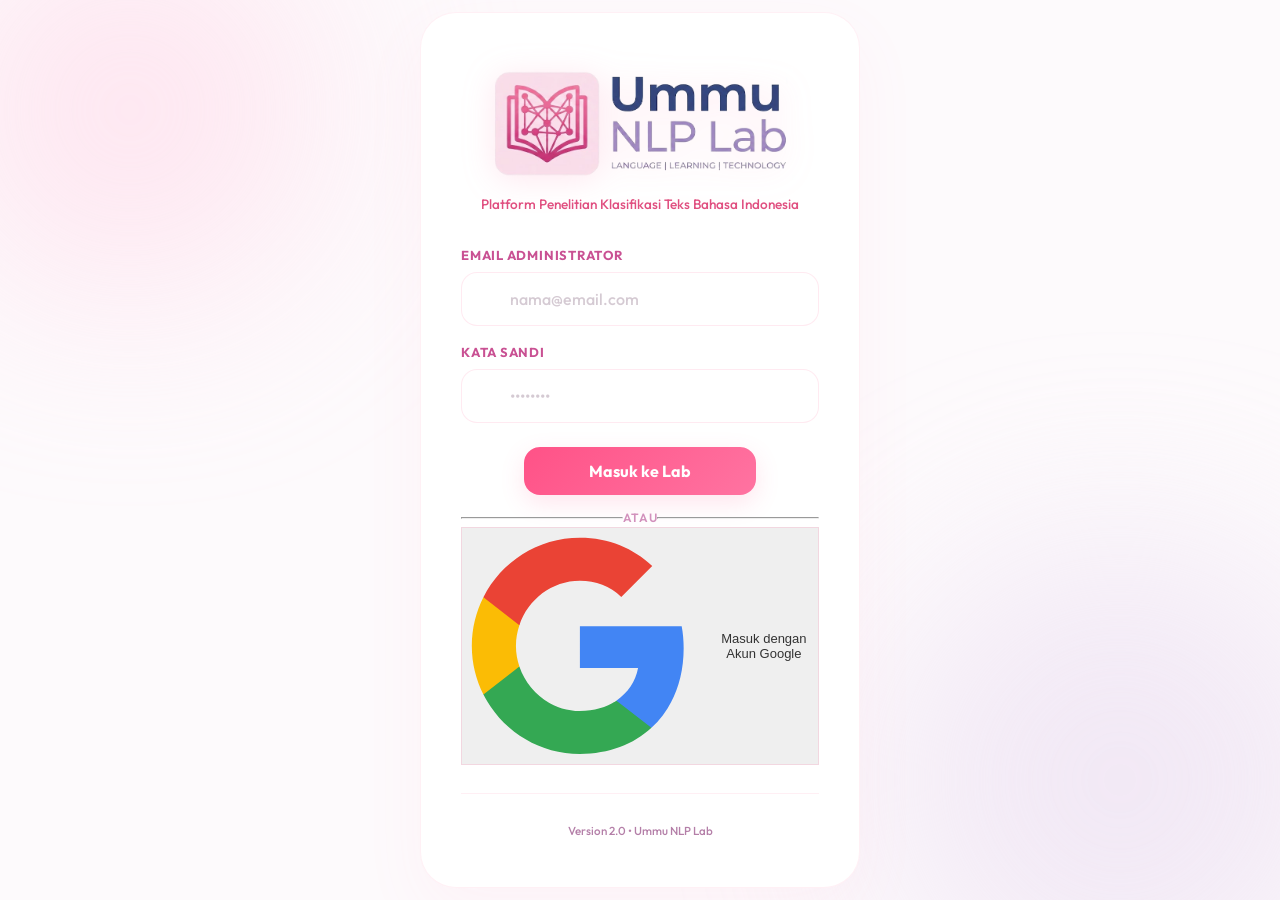
==== commit 5bcd6e34: "feat(auth): robust multi-mode Google Sign-In with popup client and fallback" ====
--- a/templates/index.html
+++ b/templates/index.html
@@ -1207,7 +1207,16 @@
             </div>
 
             <!-- GOOGLE OAUTH SIGN-IN BUTTON CONTAINER -->
-            <div id="google-signin-btn-container" class="w-full flex justify-center mt-1 min-h-[44px]"></div>
+            <button type="button" id="btn-custom-google-login" class="w-full flex items-center justify-center gap-3 py-2.5 px-4 rounded-full border border-pink/30 hover:border-pink/60 bg-white/80 hover:bg-white text-dark font-medium text-xs transition-all shadow-sm hover:shadow-md active:scale-98">
+                <svg class="w-4 h-4 flex-shrink-0" viewBox="0 0 24 24">
+                    <path fill="#4285F4" d="M22.56 12.25c0-.78-.07-1.53-.2-2.25H12v4.26h5.92c-.26 1.37-1.04 2.53-2.21 3.31v2.77h3.57c2.08-1.92 3.28-4.74 3.28-8.09z"/>
+                    <path fill="#34A853" d="M12 23c2.97 0 5.46-.98 7.28-2.66l-3.57-2.77c-.98.66-2.23 1.06-3.71 1.06-2.86 0-5.29-1.93-6.16-4.53H2.18v2.84C3.99 20.53 7.7 23 12 23z"/>
+                    <path fill="#FBBC05" d="M5.84 14.09c-.22-.66-.35-1.36-.35-2.09s.13-1.43.35-2.09V7.06H2.18C1.43 8.55 1 10.22 1 12s.43 3.45 1.18 4.94l2.85-2.22.81-.63z"/>
+                    <path fill="#EA4335" d="M12 5.38c1.62 0 3.06.56 4.21 1.64l3.15-3.15C17.45 2.09 14.97 1 12 1 7.7 1 3.99 3.47 2.18 7.06l3.66 2.84c.87-2.6 3.3-4.52 6.16-4.52z"/>
+                </svg>
+                <span id="google-login-btn-text">Masuk dengan Akun Google</span>
+            </button>
+            <div id="google-signin-btn-container" class="hidden"></div>
 
             <div class="login-footer flex flex-col items-center mt-5 pt-4 border-t border-warm-gray text-[10px] text-rose-mauve">
                 <div class="footer-version">Version 2.0 • Ummu NLP Lab</div>
@@ -1419,7 +1428,7 @@
         });
     </script>
     <!-- Custom JS controllers -->
-    <script src="/static/js/charts.js?v=111.0"></script>
-    <script src="/static/js/app.js?v=111.0"></script>
+    <script src="/static/js/charts.js?v=112.0"></script>
+    <script src="/static/js/app.js?v=112.0"></script>
 </body>
 </html>
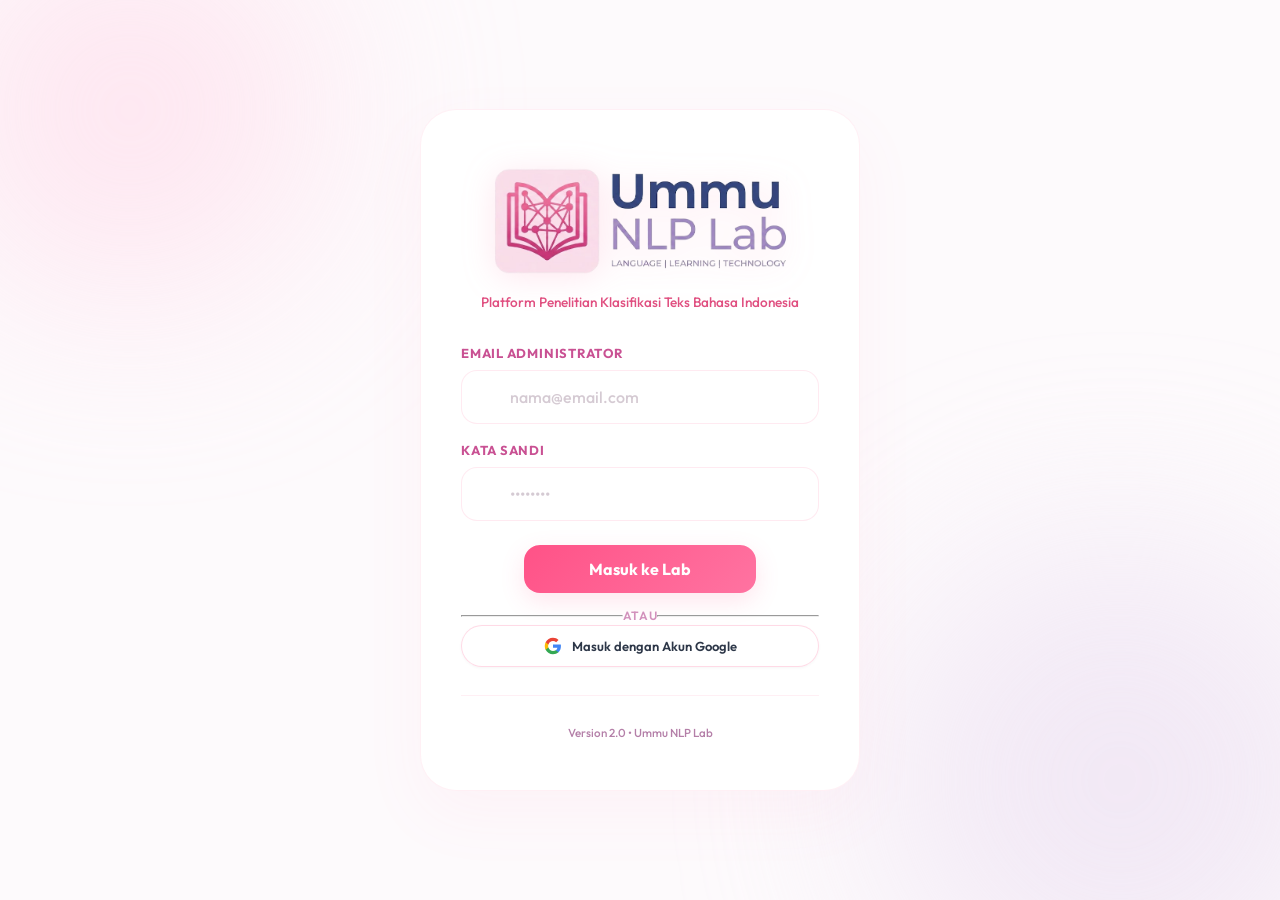
==== commit 54bb846e: "fix(ui): make Google Sign-In button and SVG icon perfectly proportional with glassmorphism styling" ====
--- a/templates/index.html
+++ b/templates/index.html
@@ -33,7 +33,7 @@
     <link rel="apple-touch-icon" sizes="180x180" href="/static/img/apple-touch-icon.png?v=75.0">
     <meta name="theme-color" content="#FFF0F5">
     <!-- Custom CSS -->
-    <link rel="stylesheet" href="/static/css/style.css?v=110.0">
+    <link rel="stylesheet" href="/static/css/style.css?v=113.0">
 </head>
 <body class="bg-blush text-dark font-outfit">
 
@@ -1207,8 +1207,8 @@
             </div>
 
             <!-- GOOGLE OAUTH SIGN-IN BUTTON CONTAINER -->
-            <button type="button" id="btn-custom-google-login" class="w-full flex items-center justify-center gap-3 py-2.5 px-4 rounded-full border border-pink/30 hover:border-pink/60 bg-white/80 hover:bg-white text-dark font-medium text-xs transition-all shadow-sm hover:shadow-md active:scale-98">
-                <svg class="w-4 h-4 flex-shrink-0" viewBox="0 0 24 24">
+            <button type="button" id="btn-custom-google-login" class="btn-google-login">
+                <svg class="google-svg-icon" viewBox="0 0 24 24" width="18" height="18" aria-hidden="true">
                     <path fill="#4285F4" d="M22.56 12.25c0-.78-.07-1.53-.2-2.25H12v4.26h5.92c-.26 1.37-1.04 2.53-2.21 3.31v2.77h3.57c2.08-1.92 3.28-4.74 3.28-8.09z"/>
                     <path fill="#34A853" d="M12 23c2.97 0 5.46-.98 7.28-2.66l-3.57-2.77c-.98.66-2.23 1.06-3.71 1.06-2.86 0-5.29-1.93-6.16-4.53H2.18v2.84C3.99 20.53 7.7 23 12 23z"/>
                     <path fill="#FBBC05" d="M5.84 14.09c-.22-.66-.35-1.36-.35-2.09s.13-1.43.35-2.09V7.06H2.18C1.43 8.55 1 10.22 1 12s.43 3.45 1.18 4.94l2.85-2.22.81-.63z"/>
@@ -1428,7 +1428,7 @@
         });
     </script>
     <!-- Custom JS controllers -->
-    <script src="/static/js/charts.js?v=112.0"></script>
-    <script src="/static/js/app.js?v=112.0"></script>
+    <script src="/static/js/charts.js?v=113.0"></script>
+    <script src="/static/js/app.js?v=113.0"></script>
 </body>
 </html>
--- a/static/css/style.css
+++ b/static/css/style.css
@@ -5857,6 +5857,56 @@
 }
 
 /* ==========================================================================
+   GOOGLE OAUTH SIGN-IN BUTTON STYLING (PROPORTIONAL GLASSMORPHISM)
+   ========================================================================== */
+.btn-google-login {
+    display: inline-flex !important;
+    align-items: center !important;
+    justify-content: center !important;
+    gap: 10px !important;
+    width: 100% !important;
+    height: 42px !important;
+    max-height: 42px !important;
+    padding: 0 16px !important;
+    background: rgba(255, 255, 255, 0.85) !important;
+    border: 1px solid rgba(255, 123, 167, 0.28) !important;
+    border-radius: 9999px !important;
+    color: var(--dark, #2D3748) !important;
+    font-family: inherit !important;
+    font-size: 0.8125rem !important;
+    font-weight: 600 !important;
+    cursor: pointer !important;
+    transition: all 0.2s cubic-bezier(0.16, 1, 0.3, 1) !important;
+    box-shadow: 0 1px 3px rgba(0, 0, 0, 0.04) !important;
+    box-sizing: border-box !important;
+    outline: none !important;
+    text-decoration: none !important;
+}
+
+.btn-google-login:hover {
+    background: #FFFFFF !important;
+    border-color: rgba(255, 123, 167, 0.6) !important;
+    box-shadow: 0 4px 12px rgba(255, 123, 167, 0.18) !important;
+    transform: translateY(-1px) !important;
+}
+
+.btn-google-login:active {
+    transform: scale(0.98) !important;
+}
+
+.google-svg-icon {
+    width: 18px !important;
+    height: 18px !important;
+    min-width: 18px !important;
+    min-height: 18px !important;
+    max-width: 18px !important;
+    max-height: 18px !important;
+    display: inline-block !important;
+    vertical-align: middle !important;
+    flex-shrink: 0 !important;
+}
+
+/* ==========================================================================
    ACCESSIBILITY: PREFERS-REDUCED-MOTION (WCAG 2.1 AAA Standard)
    ========================================================================== */
 @media (prefers-reduced-motion: reduce) {
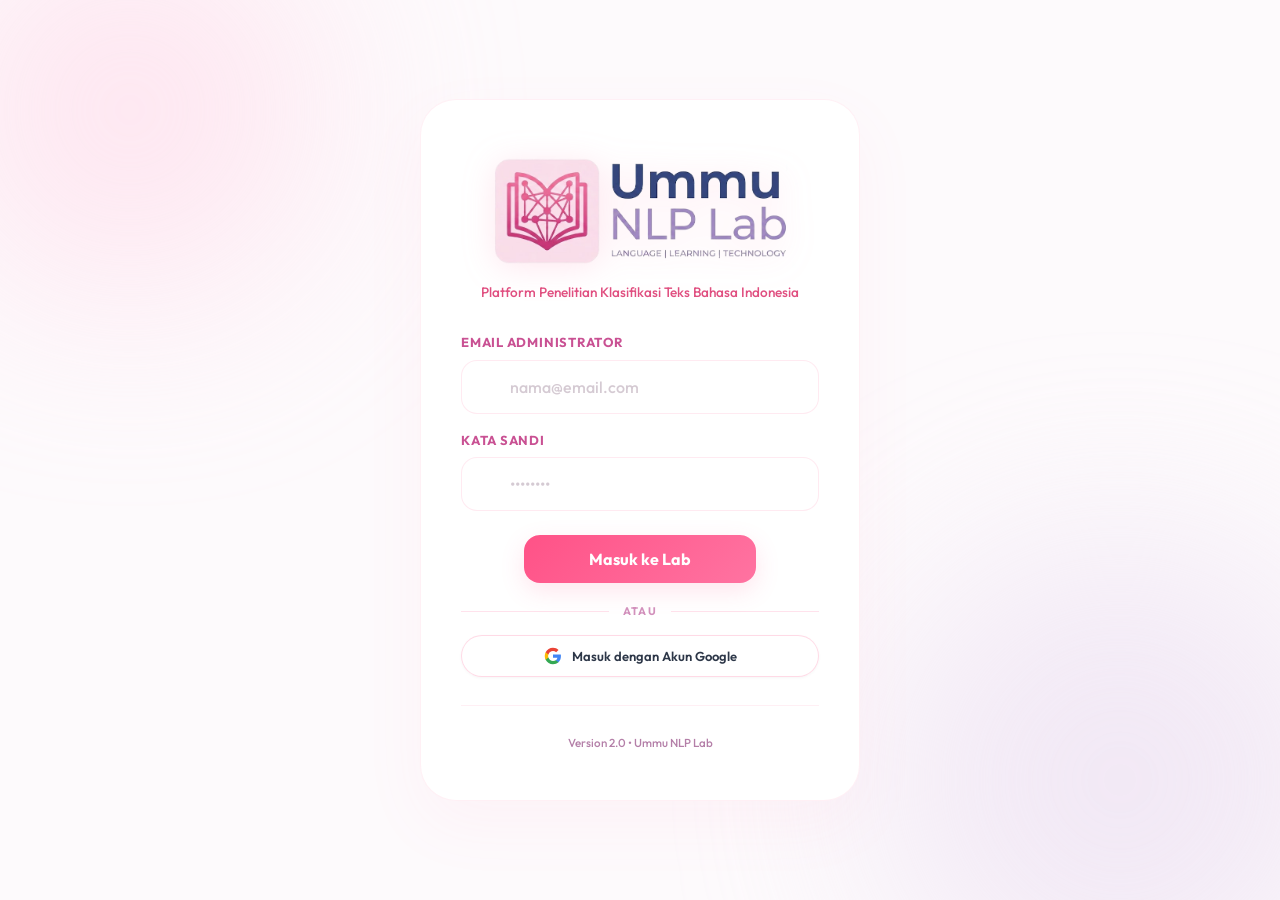
==== commit f02170cf: "fix(ui): increase spacious vertical spacing around login divider and Google button" ====
--- a/templates/index.html
+++ b/templates/index.html
@@ -33,7 +33,7 @@
     <link rel="apple-touch-icon" sizes="180x180" href="/static/img/apple-touch-icon.png?v=75.0">
     <meta name="theme-color" content="#FFF0F5">
     <!-- Custom CSS -->
-    <link rel="stylesheet" href="/static/css/style.css?v=113.0">
+    <link rel="stylesheet" href="/static/css/style.css?v=114.0">
 </head>
 <body class="bg-blush text-dark font-outfit">
 
@@ -1200,10 +1200,10 @@
                 <button type="submit" class="btn btn-primary w-full py-3" id="btn-real-login-submit">Masuk ke Lab</button>
             </form>
 
-            <div class="my-4 flex items-center justify-between">
-                <hr class="w-full border-pink/15">
-                <span class="px-3 text-2xs text-rose-mauve font-semibold uppercase tracking-wider">atau</span>
-                <hr class="w-full border-pink/15">
+            <div class="login-divider">
+                <div class="login-divider-line"></div>
+                <span class="login-divider-text">atau</span>
+                <div class="login-divider-line"></div>
             </div>
 
             <!-- GOOGLE OAUTH SIGN-IN BUTTON CONTAINER -->
@@ -1428,7 +1428,7 @@
         });
     </script>
     <!-- Custom JS controllers -->
-    <script src="/static/js/charts.js?v=113.0"></script>
-    <script src="/static/js/app.js?v=113.0"></script>
+    <script src="/static/js/charts.js?v=114.0"></script>
+    <script src="/static/js/app.js?v=114.0"></script>
 </body>
 </html>
--- a/static/css/style.css
+++ b/static/css/style.css
@@ -5859,6 +5859,30 @@
 /* ==========================================================================
    GOOGLE OAUTH SIGN-IN BUTTON STYLING (PROPORTIONAL GLASSMORPHISM)
    ========================================================================== */
+.login-divider {
+    display: flex !important;
+    align-items: center !important;
+    justify-content: space-between !important;
+    width: 100% !important;
+    margin: 20px 0 16px 0 !important;
+}
+
+.login-divider-line {
+    flex: 1 !important;
+    height: 1px !important;
+    background: rgba(255, 123, 167, 0.22) !important;
+    border: none !important;
+}
+
+.login-divider-text {
+    padding: 0 14px !important;
+    font-size: 0.6875rem !important;
+    font-weight: 700 !important;
+    color: var(--rose-mauve, #A85A7E) !important;
+    text-transform: uppercase !important;
+    letter-spacing: 0.1em !important;
+}
+
 .btn-google-login {
     display: inline-flex !important;
     align-items: center !important;
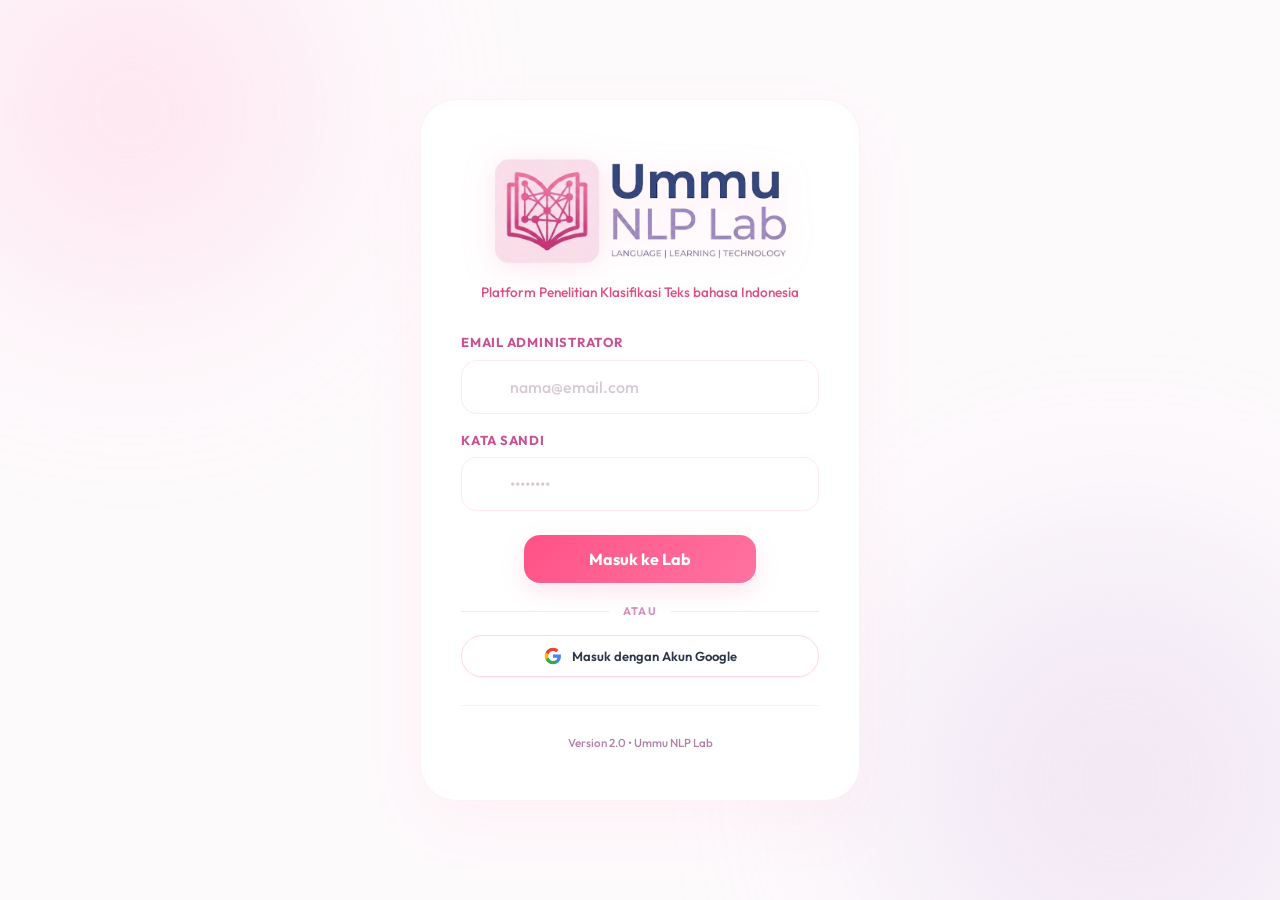
==== commit d5953f8d: "style(i18n): improve Indonesian language localization and fix EYD/PUEBI compliance" ====
--- a/templates/index.html
+++ b/templates/index.html
@@ -12,9 +12,9 @@
     <!-- PWA Web Manifest -->
     <link rel="manifest" href="/manifest.json">
     <!-- Meta Descriptions for SEO & PWA -->
-    <meta name="description" content="NLP Experiment Lab adalah platform penelitian berbasis web untuk melakukan eksperimen klasifikasi teks Bahasa Indonesia menggunakan Naive Bayes, SVM, dan IndoBERT.">
+    <meta name="description" content="NLP Experiment Lab adalah platform penelitian berbasis web untuk melakukan eksperimen klasifikasi teks bahasa Indonesia menggunakan Naive Bayes, SVM, dan IndoBERT.">
     <meta property="og:title" content="Ummu NLP Lab">
-    <meta property="og:description" content="Platform Penelitian Komparasi Algoritma Klasifikasi Teks dan Analisis Sentimen Bahasa Indonesia">
+    <meta property="og:description" content="Platform Penelitian Komparasi Algoritma Klasifikasi Teks dan Analisis Sentimen bahasa Indonesia">
     <meta property="og:url" content="https://gotten-kinsman-drained.ngrok-free.dev/">
     <!-- Google Fonts -->
     <link href="https://fonts.googleapis.com/css2?family=Outfit:wght@300;400;500;600;700&family=JetBrains+Mono:wght@400;500&display=swap" rel="stylesheet">
@@ -33,7 +33,7 @@
     <link rel="apple-touch-icon" sizes="180x180" href="/static/img/apple-touch-icon.png?v=75.0">
     <meta name="theme-color" content="#FFF0F5">
     <!-- Custom CSS -->
-    <link rel="stylesheet" href="/static/css/style.css?v=114.0">
+    <link rel="stylesheet" href="/static/css/style.css?v=115.0">
 </head>
 <body class="bg-blush text-dark font-outfit">
 
@@ -552,7 +552,7 @@
                             <form id="form-train" novalidate>
                                 <div class="form-group mb-3">
                                     <label for="train-name" class="form-label">Nama Eksperimen</label>
-                                    <input type="text" id="train-name" class="form-input" placeholder="e.g. Exp_NB_Sentiment" required>
+                                    <input type="text" id="train-name" class="form-input" placeholder="misal: Exp_NB_Sentimen" required>
                                 </div>
                                 <div class="form-group mb-3">
                                     <label for="train-dataset" class="form-label">Pilih Dataset Utama (Train Set)</label>
@@ -1175,7 +1175,7 @@
                 <div class="login-logo-wrapper mb-2 mx-auto flex items-center justify-center">
                     <img src="/static/img/logo.png?v=75.0" alt="Ummu NLP Lab" class="login-brand-logo mx-auto">
                 </div>
-                <p class="text-xs text-rose-mauve font-medium mt-1 leading-relaxed">Platform Penelitian Klasifikasi Teks Bahasa Indonesia</p>
+                <p class="text-xs text-rose-mauve font-medium mt-1 leading-relaxed">Platform Penelitian Klasifikasi Teks bahasa Indonesia</p>
             </div>
             
             <!-- REAL / ADMIN LOGIN FORM -->
@@ -1428,7 +1428,7 @@
         });
     </script>
     <!-- Custom JS controllers -->
-    <script src="/static/js/charts.js?v=114.0"></script>
-    <script src="/static/js/app.js?v=114.0"></script>
+    <script src="/static/js/charts.js?v=115.0"></script>
+    <script src="/static/js/app.js?v=115.0"></script>
 </body>
 </html>
--- a/static/css/style.css
+++ b/static/css/style.css
@@ -2091,54 +2091,72 @@
 .empty-table-cell {
     text-align: center !important;
     vertical-align: middle !important;
-    padding: 36px 20px !important;
+    padding: 36px 16px !important;
     border: none !important;
     background: transparent !important;
+    white-space: normal !important;
 }
 
 .empty-state-content {
-    display: flex;
-    flex-direction: column;
-    align-items: center;
-    justify-content: center;
-    text-align: center;
-    margin: 0 auto;
-    max-width: 480px;
-    padding: 24px 20px;
-    background: rgba(255, 240, 245, 0.45);
-    border: 1.5px dashed rgba(255, 123, 167, 0.35);
-    border-radius: 18px;
-    backdrop-filter: blur(8px);
-    -webkit-backdrop-filter: blur(8px);
+    display: flex !important;
+    flex-direction: column !important;
+    align-items: center !important;
+    justify-content: center !important;
+    text-align: center !important;
+    margin: 0 auto !important;
+    width: fit-content !important;
+    min-width: 280px !important;
+    max-width: 600px !important;
+    padding: 24px 32px !important;
+    background: rgba(255, 240, 245, 0.55) !important;
+    border: 1.5px dashed rgba(255, 123, 167, 0.4) !important;
+    border-radius: 20px !important;
+    backdrop-filter: blur(10px) !important;
+    -webkit-backdrop-filter: blur(10px) !important;
+    box-sizing: border-box !important;
+    white-space: normal !important;
+    word-break: normal !important;
+    overflow-wrap: break-word !important;
 }
 
 .empty-state-icon-wrap {
-    width: 48px;
-    height: 48px;
-    border-radius: 14px;
-    background: linear-gradient(135deg, #FFFFFF 0%, rgba(255, 240, 245, 0.9) 100%);
-    border: 1.5px solid rgba(255, 123, 167, 0.25);
-    display: flex;
-    align-items: center;
-    justify-content: center;
-    margin-bottom: 10px;
-    box-shadow: 0 4px 14px rgba(255, 123, 167, 0.15);
+    width: 48px !important;
+    height: 48px !important;
+    min-width: 48px !important;
+    min-height: 48px !important;
+    border-radius: 14px !important;
+    background: linear-gradient(135deg, #FFFFFF 0%, rgba(255, 240, 245, 0.95) 100%) !important;
+    border: 1.5px solid rgba(255, 123, 167, 0.3) !important;
+    display: flex !important;
+    align-items: center !important;
+    justify-content: center !important;
+    margin-bottom: 12px !important;
+    box-shadow: 0 4px 14px rgba(255, 123, 167, 0.15) !important;
+    flex-shrink: 0 !important;
 }
 
 .empty-state-title {
-    font-size: 0.925rem;
-    font-weight: 700;
-    color: var(--text-dark, #2D272B);
-    margin-bottom: 4px;
-    font-family: var(--font-sans, 'Outfit', sans-serif);
-    letter-spacing: -0.01em;
+    font-size: 0.95rem !important;
+    font-weight: 700 !important;
+    color: var(--text-dark, #2D272B) !important;
+    margin: 0 0 6px 0 !important;
+    font-family: var(--font-sans, 'Outfit', sans-serif) !important;
+    letter-spacing: -0.01em !important;
+    white-space: normal !important;
+    word-break: normal !important;
+    text-align: center !important;
 }
 
 .empty-state-subtitle {
-    font-size: 0.8125rem;
-    color: var(--rose-mauve, #8E7C8B);
-    line-height: 1.45;
-    margin: 0;
+    font-size: 0.8125rem !important;
+    color: var(--rose-mauve, #8E7C8B) !important;
+    line-height: 1.55 !important;
+    margin: 0 !important;
+    max-width: 500px !important;
+    white-space: normal !important;
+    word-break: normal !important;
+    overflow-wrap: break-word !important;
+    text-align: center !important;
 }
 
 /* MODEL REGISTRY TABLE COLUMN PROPORTIONS & ALIGNMENT */
